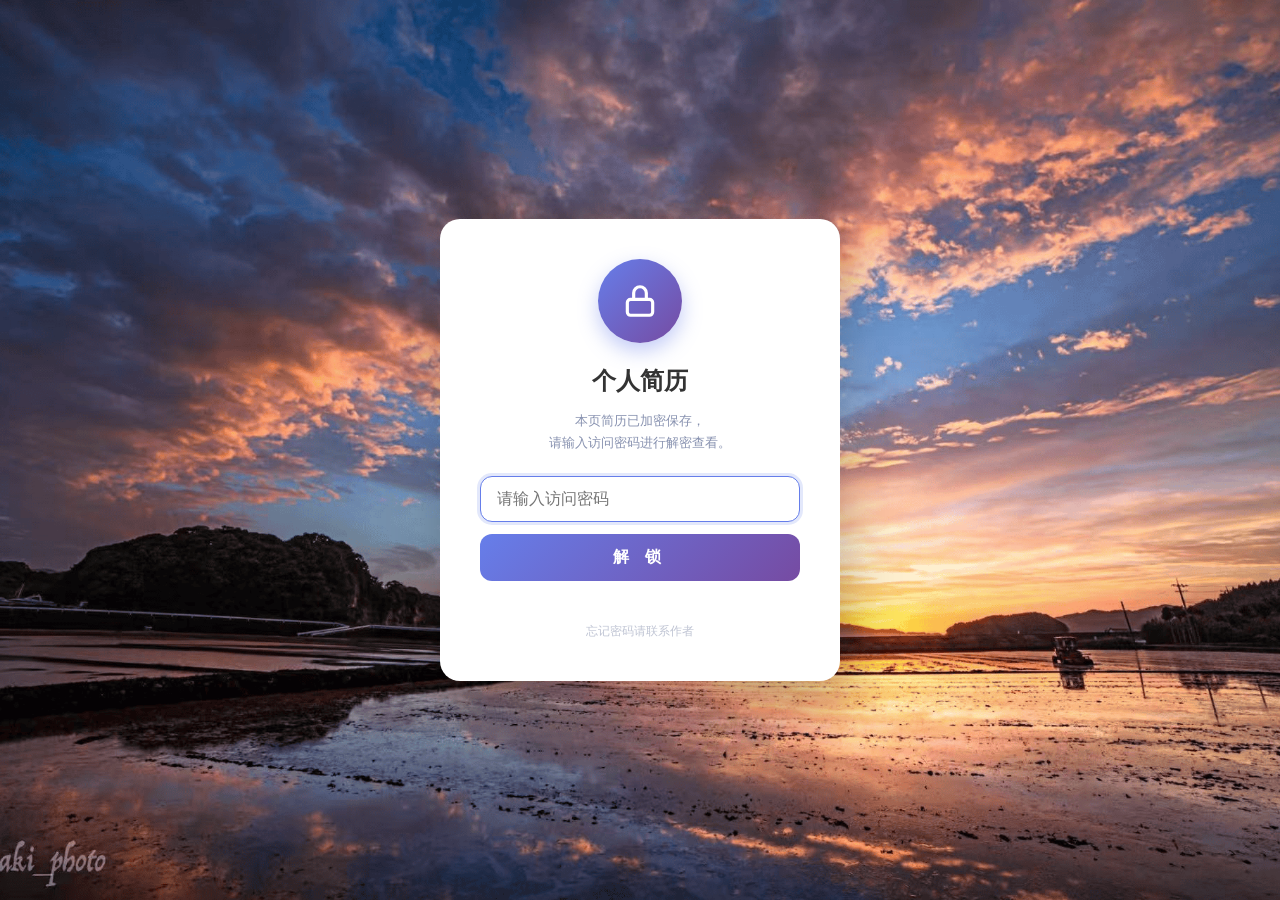
==== index.html @ e1e8fc11 "简历站加密版：锁屏 + 密文正文 - index.html：锁屏外壳 + PBKDF2-HMAC-SHA256(20000) 生成的密文正文，需密码解锁 - assets/css/resume.css" ====
<!DOCTYPE html>
<html lang="zh-CN">
<head>
  <meta charset="UTF-8">
  <meta name="viewport" content="width=device-width, initial-scale=1.0">
  <meta name="description" content="个人简历">
  <meta name="robots" content="noindex, nofollow">
  <title>个人简历</title>
  <link rel="icon" type="image/svg+xml" href="assets/img/favicon.svg">
  <!-- 简历样式：静态文件（只含排版，不含任何个人资料） -->
  <link rel="stylesheet" href="assets/css/resume.css">
  <style>
    /* ===== 锁屏样式：放在 resume.css 之后，用于覆盖它的全局底色 ===== */
    /* 背景直接用 default.png：不再叠紫色蒙版、不做模糊，原图什么样就什么样。
       前面的 #1b1b23 只是图片没加载出来时的兜底底色。 */
    body.locked {
      display: flex; align-items: center; justify-content: center;
      min-height: 100vh; padding: 20px;
      background: #1b1b23 url('assets/img/default.png') center center / cover no-repeat fixed;
    }
    .card {
      width: 100%; max-width: 560px; background: #fff;
      border-radius: 20px; padding: 40px;
      box-shadow: 0 20px 60px rgba(0,0,0,.25);
    }
    .lock-card { max-width: 400px; text-align: center; }
    .lock-ico {
      width: 84px; height: 84px; margin: 0 auto 18px; border-radius: 50%;
      display: flex; align-items: center; justify-content: center;
      background: linear-gradient(135deg, #667eea, #764ba2);
      box-shadow: 0 8px 20px rgba(102,126,234,.4);
    }
    .lock-title { margin: 0; font-size: 24px; font-weight: 700; color: #333; }
    .lock-sub { color: #8892b0; font-size: 13px; line-height: 1.7; margin: 8px 0 22px; }
    .lock-form input {
      width: 100%; padding: 13px 16px; font-size: 16px;
      border: 1.5px solid #dfe3f0; border-radius: 12px; outline: none; color: #333;
      transition: border-color .2s, box-shadow .2s;
    }
    .lock-form input:focus { border-color: #667eea; box-shadow: 0 0 0 3px rgba(102,126,234,.18); }
    .lock-form button {
      width: 100%; margin-top: 12px; padding: 13px 16px; font-size: 16px; font-weight: bold;
      color: #fff; letter-spacing: 6px;
      background: linear-gradient(135deg, #667eea, #764ba2);
      border: none; border-radius: 12px; cursor: pointer;
      transition: transform .1s, box-shadow .2s, opacity .2s;
    }
    .lock-form button:hover { box-shadow: 0 8px 20px rgba(102,126,234,.4); }
    .lock-form button:active { transform: translateY(1px); }
    .lock-form button:disabled { opacity: .6; cursor: wait; }
    .lock-msg { min-height: 22px; margin: 14px 0 0; font-size: 13px; color: #e2574c; }
    .lock-foot { margin: 4px 0 0; font-size: 12px; color: #c0c5d4; }
    @keyframes shake {
      10%, 90% { transform: translateX(-2px); }
      20%, 80% { transform: translateX(3px); }
      30%, 50%, 70% { transform: translateX(-5px); }
      40%, 60% { transform: translateX(5px); }
    }
    .shake { animation: shake .45s ease; }
    @keyframes fadeUp { from { opacity: 0; transform: translateY(12px); } to { opacity: 1; transform: translateY(0); } }
    .reveal { animation: fadeUp .5s ease; }
    /* ===== 解锁后的浮动操作组：个人简介入口 + 锁定 ===== */
    .page-actions {
      position: fixed; right: 18px; bottom: 18px; z-index: 99;
      display: flex; gap: 10px; align-items: center;
    }
    .action-btn {
      padding: 9px 18px; font-size: 13px; font-family: inherit; line-height: 1.4;
      border: none; border-radius: 999px; cursor: pointer; text-decoration: none;
      box-shadow: 0 4px 14px rgba(0,0,0,.2);
      transition: transform .1s, box-shadow .2s, background .2s;
    }
    .action-btn:hover { transform: translateY(-1px); }
    .action-btn:active { transform: translateY(0); }
    /* 个人简介入口：做成醒目的品牌色胶囊，一解锁就能看见 */
    .action-intro {
      color: #fff; font-weight: bold;
      background: linear-gradient(135deg, #667eea, #764ba2);
    }
    .action-intro:hover { box-shadow: 0 8px 20px rgba(102,126,234,.5); }
    .action-intro::after { content: " →"; }
    .action-lock { color: #fff; background: rgba(31,94,168,.85); }
    .action-lock:hover { background: rgba(31,94,168,1); }
    @media print { .page-actions { display: none; } }
  </style>
</head>
<body class="locked">

  <!-- 锁屏 -->
  <div class="card lock-card" id="lockCard">
    <div class="lock-ico" aria-hidden="true">
      <svg viewBox="0 0 24 24" width="38" height="38" fill="none"
           stroke="#ffffff" stroke-width="2" stroke-linecap="round" stroke-linejoin="round">
        <rect x="4" y="11" width="16" height="10" rx="2"/>
        <path d="M8 11V7a4 4 0 0 1 8 0v4"/>
      </svg>
    </div>
    <h1 class="lock-title">个人简历</h1>
    <p class="lock-sub">本页简历已加密保存，<br>请输入访问密码进行解密查看。</p>

    <form id="loginForm" class="lock-form" novalidate autocomplete="off">
      <input id="pwInput" type="password" placeholder="请输入访问密码"
             autocomplete="off" spellcheck="false" autocapitalize="off" />
      <button id="enterBtn" type="submit">解 锁</button>
    </form>
    <p class="lock-msg" id="msgLine"></p>
    <p class="lock-foot">忘记密码请联系作者</p>
  </div>

  <noscript>
    <div class="card"><p>本页需要启用 JavaScript 才能解密显示。</p></div>
  </noscript>

  <!-- 解密后的简历正文（初始为空，解密成功后填充） -->
  <main id="resumeHost" hidden></main>

  <script src="assets/js/gdit-crypto.js"></script>
  <script>
    (function () {

      // 加密数据（由 build.js 注入，base64 密文）
      var payload = {"v":1,"iter":20000,"salt":"939507c1fd844cb6d71c37fec5f27d2f","c":"MDYg8hYqW5g3OmH0yjzkV740bMTHu63qLU6yTTbKHAiNw0IPADmmXVaXbL2TGOOw7nL8CAjHddGIXEI17aRMCeeDll20ThJEg24SKL6LphS2GhdE1RiNapYD4knj/0heF+S4SVcWhSpUD/0OB6zIISOSHRZ16rCvwszXYlSJHkWoUu4bOfouiyQTV7CACiZ3+JfhDrnEn8K/wR7ZBtW9Tue2jwC694i/YvDVl/3bjnpxXutz6zkUGxVfT8dMQR5cN9Xj+C4TVnZszMBFIFQIVpqjgPrEjIe+UcauT6h9JygH0peDdGFul3PBpwuwB2m5Jld+03F7+BNZhWU9bapgfBEOFSrgE44iTjz+Cer/f/FQL45PcvqfrFTzFI97BASB/H8XCnanprDS3AmwvDAsgAxhPxSArWP66/VYrf4Mc2bLkSGhTwn93xXW8FPKpsAE810gTrF2sbcKqKFylwFFERo0k2LnGG+exBNmFmK47ZaditEAmbG3dLmzQ0T+K7eL5waNC27dhdBW/WiW00V8iQlHuK2c+hibYUcMdZ+7u6lpZNSugO0jTEyH1rofR/CXy9eFlBdOvwDN9flyvE2RuAItNn1hVVTq9pvIoU3XlPkbEsffieWTE2EXr7PzpiESJd5SMy/t30RKy7IIMyo7ZFpM5yGbEB6UoNDlX0PThQp1QvQhzBU4A9Ihni5NG0+nM65jYl6mm0V1SRA6BkHpvykSbdlhx3k9GQbxYN7cAELuQLQtCw+PA3BF/p/BvROUpLBIsYEkXnu5/k/iQ5OMY/[base64]/+PEArmSngSj/da4P/KKtpz7X5Fk8NdAVLwfqOHQ46FxbWhahyOuOEhf4qEeHgqk5IzWZBsV40bkGD15Y/eqG0m7RZZ3n0H977pkWZuXsAcOV0uUEI5uCeotKSEia1FQoXnlcRak0yxl0eyS3gw3gs/zF99gjXhGYobEPyasbQ/[base64]/E5AzdfYdzWyMTKKTPK7EPnF76EvdZ61cLIm9GJZpiWKAcVWfFX+fRWzhxc6eIof+K8Af2Fq3/geoXN+YNLuyaoVpKP8XS7/8A8OBJEFyC6SEOQ+UvAucC2sbpDid7VJzVej5act9v4UFWbN2rKQspUV39YADEVzT6FgFu3nMRqNp+85WyINH6O2cYLR5wgzDTRWDkSJwh0K+i8R6uI8RI2ZLhqBu6vhvTuzpuIz/3w1QLucLhHTpNlp9wjvAeI8oJIZk2dUgzDP2jE2jOvMnuigtHcPxXczu0FDJp7O7HwXpvLo2++Dm39jnQ0WRSjwRgnaYPluyyGuLlrMlqUFyBwlrBZWxsGXcat5emN48oILAckQe2sIluJsjcJPkp2CUtOGcRfC7zC4i89q/qWuE7Q+57KBUWjHfwZXLVgYWhvhyMty9Q48+5iFvY2R8oYl/bbicRRNxwp6QAuoZ5d6EZuTffcp9PjG2atqU3YUmQ6kJZc5LyfW2Z9dfLbiNT6m6GGmOPLvmTtjOIb8IOspQOcjcmZ9wybxr7F+JUHaTRw+qt5AW6DplaGmygylK1svvT2Dt4eecz9a1nXUj56hK/8FnHVmpg6Y3tK1E3d5+AlrJFpQcZQ9owurWy7w2y7mvlmvvQh2lEgD+4rW/N5+7sKMa6cyy89s7hbg3OynXTsDRCOx4j0E8e6XyY6uLBKd/lZsiTr21/zEYHHRZfPetYAXGYSRZx86rbhvr0RRVbpg0D5vVlvhr52lOqIMUhOEpTJZk9quzwZuTzjnusoIfGXVj2fVBe4afgAsAkXiNWvjO1Gw37oyMaeNp+uxKxIbKpguhd9rqJFLkAB+b3VF/ynNPesP/EeQKid8DzrlHz5RIJlT1jbbwsGc+tbsrgQFFjDUfDUrVac1XEhE/uQv3ctMGD2/IONEAK0JkQvaFy9jT+/y/24ry/tyzDdeo+uTrfZluLOKxfM170dl0nLobUUBN0Vm7itpjZOkSNYeBXcrYqha4isgEcQ3n2Pa5sIiECFLk02JwueEYD+XZdtumsIhD+aV031ucG19xNCJaBpyp2hzhLILw3ynMV7pzTNLPgOxG2e/FzC71NU5BxoLBDo4Bb2dVNr+tLtneu3b+PxtVHkqz1QO4GusCCI6eU3409LUbe7yoJMy3GULsPElD3Ztmtm131CUWW/qFwrbIvPpf+jD5SC7r3YBBhoPJaJvJyWRq0nFg876YWs42bMSFOqPDusWbK4GNBGYoctJKM0MjEwF3qc4GfIqIP/rZ7Wv/0xPfFhufxITJv2N2FMTGKHrqseP8JCNiliKpJV0IyC+OrPhzLqqAWOmr98VegR0lEpvd2N5SFfKP0xA6Dc4sz805tTDwHZoooVClWLPGXRIw1pm01059g+r/BTPQkotE5BiuiIexwAPZHdF+nwmulxpM21xYiMQVxPEUaCyD/ahDdCd00Z9snUtbm2BBAMPIoWDA5kRKdRCZ6GMs/o80IYO5x2N2Ab8hxX/fokqx8RqJoYbr/RJ+DCV1HZIbUa6z7y29qk0t4xdH+XjDyYfyw5quXSDYPFqgAo1JdXHlqhdD5CVjpdgn9np5yjBSaF9fet5DXOSEBr9spTLK08c6kwiyrKRpVFt22Ovc9W0/Tv5yLAzbmAqhElJ6p9FCovU1GYtAa+sjBvPIuqL2WxyoH2+t+HVElRIHRvjcpId792kyvIgILDeaqHqNJ2KgKbKX+QaTrCQRt8VMxcXPZW7H7kc8T07d7cdG0lwckkOEI0fkanCn5xpSgVeCmllRVx0cLcNn3aG9BA+WhXM4WMPxVWAdTYx/cVAYLRH+QT5vruVKKinJ1L7/e2QjZEcTLfCk2WK8IgRiHPPhg0Kn6+52ZM4tAmzaRkNiUzyKKcKP1UmqsyA35pjwvUhM4w3xi3FCIBlAyKh1ZaBu+Gipe2cOTcRVN+PlTyYGjvWbSSUuz65w/[base64]/byNMmG5IY1qs4njFW0X9zTVQO1l0R6AG4wghxkS1O1S6DzTy/JdQ05gbx7Fntq0ECJVJ1umhQ/uLMX11mDNSaYa3g6GCBVFoWwUt9/5Ntz3rbFolcqNH0PXtMN9DpPg6k2T6tMhx7l3Dm7Uxn4IY3CsZLzNCF2a1GYC+Nu3OeoeR8oyjh7xa/maumn0YY5Dy8N2i8fBFbD9qNpmdZVUwRDXJy74i+ocz0+Uki6doCPLX9GPQI48zZ1ZtTIxDQs5RiRKKgV0W2gF4EmoRUE+ENnj0Mgjm137opKRND6I/5HRTREhp2zs2VHuzc+zMH+V5E52bTBSKU2K3CMuj0XITgsQ0WFgSrdpWQjS1eORMredmKgKJ+EJYnzLok8sIU/McWgy9fNnb/DzaL+vslxDCbf8HBNGjSLL2zywji4NwpbN+lrR+MQ84RJsJTaPBCogQUKS5SY6R8KE7VxDFhFzxCj5/wGabg+URJvop4l0rA/tcx48iwkp0Xti4veNWz3leU7dwqArPoyIglQs1a1xiyp4GIKpF0rrJVi5yovXV4LMy1fETK8lgTVcLsiiM/vOFByYI6D+Kg9b4KV8KsvnT3ytUGioitcAB3vTd09TvoaGKKSakvEm7sS05DFoc6rq4Y5wluOmks/[base64]/6S5DuN/O6e1mMPEvQbXYOaNPObvykLB+5ssnUG9LVBt0+rrH4Gcur+/[base64]/vuxkACDzeuD+2w+5YLv+/GxMGTHerC9arCNyFZFaqsiKYw1BuSw6W/v7GiTu9jGNsMYi7iiMVHPGWJ+InbQYnKogTWkuUSdb2iOQEJzVdICsyMB1ShKRdPtj9X3g72c++mwRUWCGf5JBgjozDuTNDBvIZFYE219eD/kGVF2S6gwVjQI1o9iy0KkXCL457g/yoBZCy41Ry8XpN4Osmu2Fuy0drrqggP6zL09HMEsxjdAmbrXaTc/jKoueQFsq9nzm1aPAd2EGbJqqr7Aibf8a/i+r0sqdYGd5vqhPKtJvNB8qq2z7CBSCw48y2HCNnae/rImgle9cOJzN6ZXeUh/dD/UMmrm+YwvXyHUGB0KjTrT/YNAeP34KX7f9+EdXwkPuyetgtGyvf3SsTkL9UOBB4qCaOzXQWeeqmHSHQye93J22n5dRjXcybBk/aX/sVbL6XA5KWYuSDvvYs5KPcopjczANPU7FPZ/gOVp6rAlzo7Qx9x/KNnX0iIu23YutPjj+UQYpVty92JoAtY1bsoTVeC+uCigfaTTDOkrhDd80EsdQCsZduwop5A8Pk6oD3vlRP7dW/1/KSoMEb7qz0MIKSydfq8q4ZnbeQWXxPjVmTWnCYUP1ocQk/XRoqghZ9Wcj22IAu6p95KYBu9xClM+s0Wb6LPRqHKH3c6Cm3gFZ6J0jsugkOyfB+3NhJrUHe+s0bGnxaFl5ZRxsx0C0nO4FJmUZfGAo1gXc+ZM+0MT+Ea1zgRk5PNXQVQSA+xyaYQRxR1US4F9KV22OkJieMuXqoW0gl4FKK13TFJU02ViHTYytGQ5/Bx9LaObIsbRIQHSx9pECtpXV81PGeONTQfRoyVcKPy+FnLBtafYXM4tbzvn9PHeyGOhCbiPiDFkwk+mIkLgU0ryUulDsdWBzhJ4Jr3X9c8EFTvyDby9KeX+7rhjCkJy2GEjlUpI/UFRse96W46y70nz1IUI00gvG4sRPFtOhdZEpb75Q+iTAsp3l9WH8AH4tlKGFx+fR0ejL9chxMC8bBST9/itDyIXVQjHgyelhSyAKSxIGuT24ZjDcgMW2FKSiWJ6Vdlhb++C3O3wY/OMAMFtI8ZZlh17cnT9nIP6oYp+9LWSVEY6f9cROUmYp6teHa2i0nTg2t8L6dYt1iYH7KbI13lR3oENFuH5CxuzVw6h26h4/Se0XP921m4H+sG9pgo60+x+Kd3MJRma6V2Z3ILIawHLKLSJOxZF02/tTeeRZZRy1n+Og1HoV2OCKRtko/WDE/K2dDG5Wh54a6xpoU5iGHoGjJjVfPjzbyXZ69lEdvtGVQa5PFGenaQeEW21SO/+VwJ4JNNCtFJ6IIk1sTWSWjRDScueLbPtgwNYoWoGUMaGGcWQHiuEaA6yojAkvABggw55VRTnV1CxY9N5L2Qa6gLDmsTjPdfZTmhQ8VwEgvCgOHFNKsL/HG0NItPWkQgILGsFFl+bXCRrAzrxKwPeI1j3oIeWVPIbU/QbZO433EfDDBeN3qrc16WMgBmQYi99nCa6W+9sgWKcCQb/zy96E2suguVSrvI8ph1HY9U5gGzMWCdAKTGnfZ7iROx5xFJ899ev+cufkOfw8/fG4K3le63BheBtcy6IJ7BBE1+WgcHRdZp1PciOuhNzJVzRQR1STzD4O5nyUH+YfVuYkr7TUWqcDq5gBncQd77kAUocg1qDsN69kdXdgEXfyEEIPTxByOAhlXlXF8HAQosUjsidxP1Xlls2PCH+A8qmievoZp/vLdNIEE5k6dhKekP9Uzr7n4/e22L8koNq7FfFVPm5NcYiA37wvQ4bCpUdpj796oeJv6U/PXE0rQmok/JBW6VsXq1QsVHmLxYBaeY6E2GPGFesO/iFginQMReMnfeP7ZqNj5v9GaUm7by4ekcrZJ/3Dktr9s+NcrXGI6ic+u3a9+zfJTr0sOORg0k1M="};

      var lockCard = document.getElementById('lockCard');
      var host = document.getElementById('resumeHost');
      var form = document.getElementById('loginForm');
      var input = document.getElementById('pwInput');
      var btn = document.getElementById('enterBtn');
      var msgLine = document.getElementById('msgLine');

      var busy = false;

      function showResume(html) {
        host.innerHTML = html;
        host.hidden = false;
        host.classList.add("reveal");
        document.body.classList.remove("locked");
        lockCard.style.display = "none";
        document.title = "个人简历";
        window.scrollTo(0, 0);

        // 右下角浮动操作组：个人简介入口 + 锁定
        var actions = document.createElement('div');
        actions.className = "page-actions";

        // 入口：跳到 intro.html 看个人简介（同一密码，那边需再输一次）
        var btnIntro = document.createElement('a');
        btnIntro.className = "action-btn action-intro";
        btnIntro.href = "intro.html";
        btnIntro.textContent = "个人简介";
        btnIntro.title = "查看个人简介";
        actions.appendChild(btnIntro);

        // 锁定：一键回到锁屏（公共电脑上临时离开时用）
        var btnLock = document.createElement('button');
        btnLock.className = "action-btn action-lock";
        btnLock.type = "button";
        btnLock.textContent = "锁定";
        btnLock.title = "重新隐藏简历内容";
        btnLock.addEventListener("click", function () { location.reload(); });
        actions.appendChild(btnLock);

        document.body.appendChild(actions);
      }

      function unlock(password) {
        busy = true;
        btn.disabled = true;
        msgLine.textContent = "";
        // 让出一帧，先刷新按钮禁用态
        setTimeout(function () {
          var data;
          try {
            var plain = GditCrypto.decrypt(payload.c, password, payload.salt, payload.iter);
            data = JSON.parse(plain);
          } catch (e) {
            busy = false;
            btn.disabled = false;
            input.value = "";
            input.focus();
            lockCard.classList.remove("shake");
            void lockCard.offsetWidth; // 重新触发抖动动画
            lockCard.classList.add("shake");
            msgLine.textContent = "密码错误，请重试";
            return;
          }
          showResume(data.html);
        }, 30);
      }

      form.addEventListener("submit", function (e) {
        e.preventDefault();
        if (busy) return;
        var pw = input.value;
        if (!pw) { input.focus(); return; }
        unlock(pw);
      });

      input.addEventListener("keydown", function (e) {
        if (e.key === "Escape") { input.value = ""; }
      });

      // ===== 从 URL 提取密码并自动填入（仍需手动点「解锁」）=====
      // 用法：网址末尾加 ?pw=密码 或 #pw=密码
      var raw = (location.search || "") + (location.hash || "");
      var m = raw.match(/[?&#]pw=([^&#]+)/i);
      var token = null;
      if (m) { try { token = decodeURIComponent(m[1]); } catch (e) { token = null; } }
      if (token && token.length) {
        input.value = token;
        // 用完立刻从地址栏抹掉，避免密码残留在屏幕或历史记录里
        try {
          var clean = new URL(location.href);
          clean.searchParams.delete("pw");
          if (/^pw=/i.test(clean.hash.slice(1))) clean.hash = "";
          history.replaceState(null, "", clean.toString());
        } catch (e) { /* 忽略 */ }
        input.style.borderColor = "#667eea";
        input.style.boxShadow = "0 0 0 3px rgba(102,126,234,0.25)";
        input.focus();
        input.select();
      } else {
        input.focus();
      }

      input.addEventListener("input", function () {
        if (input.style.borderColor === "#667eea") {
          input.style.borderColor = "";
          input.style.boxShadow = "";
        }
      });
    })();
  </script>
</body>
</html>
---- assets/css/resume.css ----
/* ===== 字体：Noto Serif SC（SIL OFL 1.1，见 assets/fonts/OFL-NotoSerifSC.txt）=====
   已随包提供字体文件；如需把标题/正文换成衬线体，把 font-family 改成 "Noto Serif SC" 即可。 */
@font-face {
  font-family: "Noto Serif SC";
  font-style: normal;
  font-weight: 400;
  font-display: swap;
  src: url("../fonts/noto-serif-sc-400.woff2") format("woff2");
}
@font-face {
  font-family: "Noto Serif SC";
  font-style: normal;
  font-weight: 600;
  font-display: swap;
  src: url("../fonts/noto-serif-sc-600.woff2") format("woff2");
}
/* ===== 简历模板 · 蓝色商务风 ===== */

:root {
  --brand: #1f5ea8;           /* 深蓝主色：标题块、装饰条纹 */
  --brand-dark: #164a87;
  --brand-light: #eaf2fb;     /* 浅蓝辅助 */
  --text: #2a2a2a;            /* 正文深色 */
  --muted: #666;              /* 次要文字 */
  --label: #333;              /* 字段标签 */
  --border: #d8d8d8;
  --bg: #f2f2f2;              /* 页面底色 */
  --paper: #ffffff;           /* 简历纸色 */
}

* { box-sizing: border-box; }

html, body {
  margin: 0;
  padding: 0;
  background: var(--bg);
  color: var(--text);
  font: 14px/1.7 "Microsoft YaHei", "PingFang SC", "Helvetica Neue", Arial, sans-serif;
  -webkit-font-smoothing: antialiased;
}

img { max-width: 100%; height: auto; display: block; }

/* ===== 简历主容器（像一张 A4 纸） ===== */
.resume {
  width: 100%;
  max-width: 860px;
  margin: 24px auto;
  background: var(--paper);
  box-shadow: 0 2px 16px rgba(0, 0, 0, 0.08);
  padding: 0;
  overflow: hidden;
}

/* ===== 顶部：座右铭 + 斜条纹 ===== */
.resume-header {
  position: relative;
  background: #f5f5f5;
  padding: 22px 32px;
  border-bottom: 2px solid var(--brand);
  overflow: hidden;
}

.motto {
  margin: 0;
  font-size: 15px;
  font-weight: 600;
  color: var(--brand-dark);
  letter-spacing: 0.5px;
}

/* 蓝白斜条纹装饰（纯 CSS 渐变，无图片依赖） */
.diagonal-stripes {
  position: absolute;
  top: 0;
  right: 0;
  width: 160px;
  height: 100%;
  background:
    repeating-linear-gradient(
      -45deg,
      var(--brand) 0,
      var(--brand) 14px,
      #ffffff 14px,
      #ffffff 28px
    );
  opacity: 0.85;
}

/* ===== 通用 section ===== */
.section {
  padding: 0 32px;
  margin-top: 18px;
}

/* 蓝色标题块 */
.section-title {
  display: inline-block;
  margin: 0 0 12px -32px;
  padding: 6px 18px 6px 32px;
  background: var(--brand);
  color: #fff;
  font-size: 15px;
  font-weight: 700;
  letter-spacing: 1px;
}

/* ===== 基本信息 · 双列 + 头像 ===== */
.info-grid {
  display: flex;
  gap: 32px;
  align-items: flex-start;
  padding-bottom: 8px;
}

.info-col {
  flex: 1 1 0;
  min-width: 0;
}

.info-col p {
  margin: 4px 0;
  font-size: 13.5px;
  color: var(--text);
  white-space: nowrap;
}

.info-col .label {
  color: var(--label);
  font-weight: 600;
  display: inline-block;
  min-width: 72px;
}

.avatar {
  flex: 0 0 auto;
}

.avatar img {
  width: 100px;
  height: 120px;
  object-fit: cover;
  border: 1px solid var(--border);
  background: var(--brand-light);
}

/* ===== 经历条目（教育 / 工作 / 校园） ===== */
.entry {
  margin-bottom: 4px;
}

.entry-head {
  display: flex;
  flex-wrap: wrap;
  align-items: baseline;
  gap: 12px;
  margin: 4px 0 6px;
  font-size: 14px;
}

.entry-head .time {
  color: var(--muted);
  font-size: 13px;
}

.entry-head .school {
  font-weight: 700;
  color: var(--text);
}

.entry-head .degree {
  color: var(--brand-dark);
  font-weight: 500;
}

.entry-body {
  margin: 4px 0 8px;
  font-size: 13.5px;
  color: var(--text);
}

/* ===== 要点列表 ===== */
.bullets {
  margin: 4px 0 10px;
  padding-left: 20px;
}

.bullets li {
  margin: 3px 0;
  font-size: 13.5px;
  color: var(--text);
}

/* ===== 自我评价 ===== */
.self-eval {
  margin: 4px 0 18px;
  font-size: 13.5px;
  line-height: 1.85;
  color: var(--text);
}

/* ===== 小屏自适应（≤ 640px） ===== */
@media (max-width: 640px) {
  .resume {
    margin: 0;
    box-shadow: none;
  }
  .resume-header {
    padding: 16px 20px;
  }
  .diagonal-stripes {
    width: 80px;
  }
  .section {
    padding: 0 20px;
  }
  .section-title {
    padding-left: 20px;
    margin-left: -20px;
  }
  /* 640px 以下仍保持头像在右侧，只是间距更紧凑 */
  .info-grid {
    gap: 16px;
  }
  .info-col .label {
    min-width: 64px;
  }
  .avatar img {
    width: 80px;
    height: 96px;
  }
}

/* ===== 极窄屏（≤ 480px）：头像换到下方 ===== */
@media (max-width: 480px) {
  .info-grid {
    flex-wrap: wrap;
    gap: 4px 16px;
  }
  .info-col {
    flex: 1 1 45%;
  }
  .avatar {
    flex: 1 1 100%;
    text-align: center;
    margin-top: 6px;
  }
  .avatar img {
    margin: 0 auto;
    width: 90px;
    height: 108px;
  }
}

/* ===== 打印优化 ===== */
@media print {
  body {
    background: #fff;
  }
  .resume {
    margin: 0;
    box-shadow: none;
    max-width: none;
  }
  .section {
    page-break-inside: avoid;
  }
}
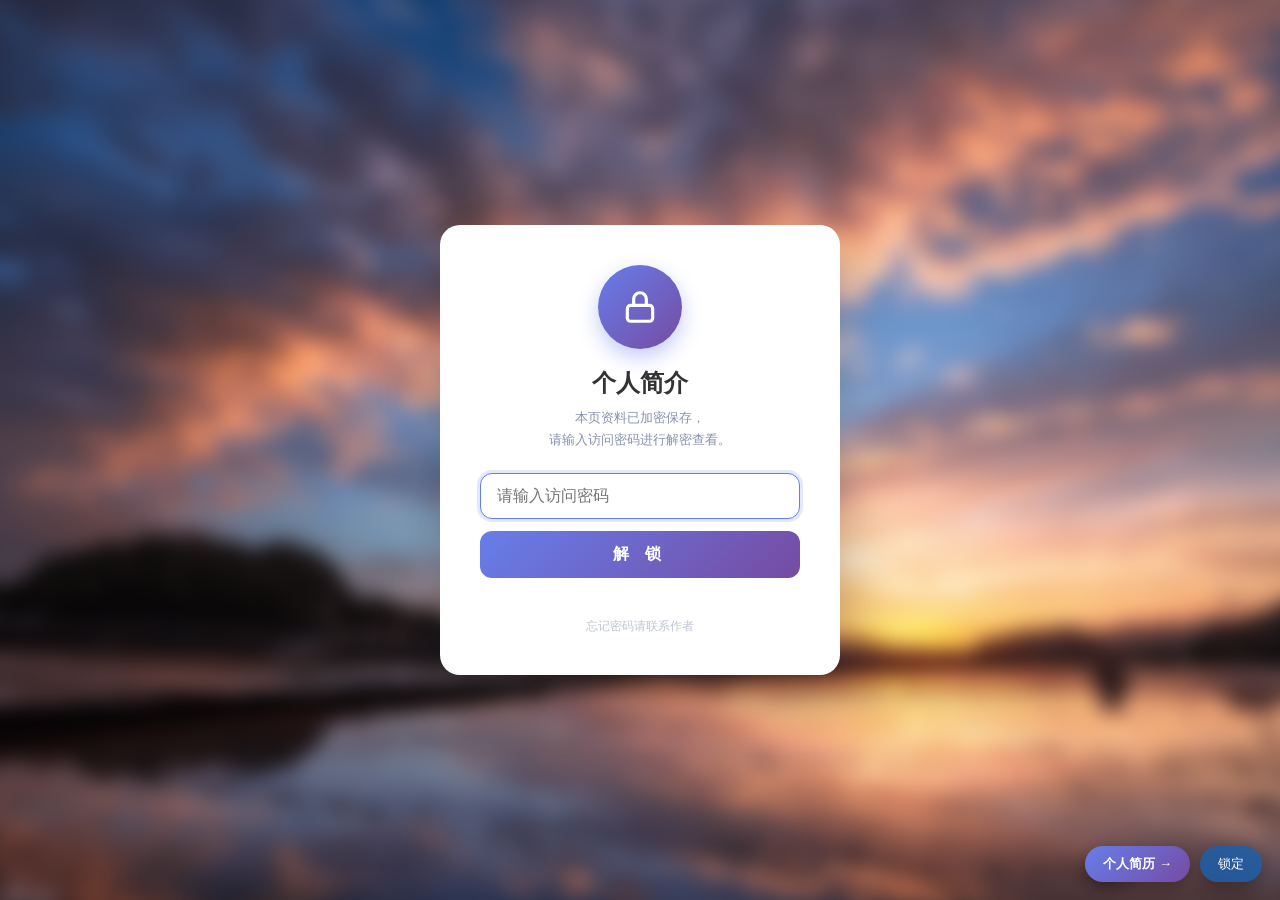
==== commit ae37541c: "调整页面关系 + 背景模糊 10px - index.html 改为先显示个人简介，解锁后右下角「个人简历 →」跳 intro.html - 两页共用 sessionStorage，跨页跳转不再二次弹" ====
--- a/index.html
+++ b/index.html
@@ -3,53 +3,135 @@
 <head>
   <meta charset="UTF-8">
   <meta name="viewport" content="width=device-width, initial-scale=1.0">
-  <meta name="description" content="个人简历">
-  <meta name="robots" content="noindex, nofollow">
-  <title>个人简历</title>
-  <link rel="icon" type="image/svg+xml" href="assets/img/favicon.svg">
-  <!-- 简历样式：静态文件（只含排版，不含任何个人资料） -->
-  <link rel="stylesheet" href="assets/css/resume.css">
+  <title>个人简介</title>
   <style>
-    /* ===== 锁屏样式：放在 resume.css 之后，用于覆盖它的全局底色 ===== */
-    /* 背景直接用 default.png：不再叠紫色蒙版、不做模糊，原图什么样就什么样。
-       前面的 #1b1b23 只是图片没加载出来时的兜底底色。 */
-    body.locked {
-      display: flex; align-items: center; justify-content: center;
-      min-height: 100vh; padding: 20px;
-      background: #1b1b23 url('assets/img/default.png') center center / cover no-repeat fixed;
-    }
+    * { margin: 0; padding: 0; box-sizing: border-box; }
+
+    body {
+      font-family: "Microsoft YaHei", "PingFang SC", "Helvetica Neue", Arial, sans-serif;
+      min-height: 100vh;
+      display: flex;
+      align-items: center;
+      justify-content: center;
+      /* 兜底底色：图片没加载出来时显示；真正的模糊背景由下方 body::before 提供 */
+      background: #1b1b23;
+      padding: 20px;
+    }
+
     .card {
-      width: 100%; max-width: 560px; background: #fff;
-      border-radius: 20px; padding: 40px;
-      box-shadow: 0 20px 60px rgba(0,0,0,.25);
-    }
+      width: 100%;
+      max-width: 560px;
+      background: #ffffff;
+      border-radius: 20px;
+      padding: 40px;
+      box-shadow: 0 20px 60px rgba(0, 0, 0, 0.25);
+    }
+
+    .avatar {
+      width: 96px;
+      height: 96px;
+      margin: 0 auto 20px;
+      border-radius: 50%;
+      display: flex;
+      align-items: center;
+      justify-content: center;
+      background: linear-gradient(135deg, #667eea, #764ba2);
+      color: #fff;
+      font-size: 40px;
+      font-weight: bold;
+      letter-spacing: 2px;
+    }
+
+    h1 {
+      text-align: center;
+      font-size: 28px;
+      color: #333;
+      margin-bottom: 4px;
+    }
+
+    .subtitle {
+      text-align: center;
+      color: #8892b0;
+      font-size: 14px;
+      margin-bottom: 28px;
+    }
+
+    .info-item { display: flex; padding: 14px 0; border-bottom: 1px solid #f0f0f5; }
+    .info-item:last-child { border-bottom: none; }
+    .label { flex: 0 0 80px; font-weight: bold; color: #555; }
+    .value { color: #222; flex: 1; line-height: 1.6; }
+
+    .hobbies { display: flex; flex-wrap: wrap; gap: 10px; margin-top: 6px; }
+    .tag {
+      display: inline-block;
+      background: #eef0ff; color: #667eea;
+      padding: 6px 14px; border-radius: 20px; font-size: 13px;
+      text-decoration: none;
+      transition: background .15s, transform .1s;
+    }
+    a.tag { cursor: pointer; }
+    a.tag:hover {
+      background: #dfe4ff;
+      transform: translateY(-1px);
+    }
+    a.tag:active { transform: translateY(0); }
+
+    .school-link {
+      color: #d32f2f;
+      font-weight: 600;
+      text-decoration: none;
+    }
+    .school-link:hover { text-decoration: underline; }
+
+    /* ---------- 锁屏 ---------- */
     .lock-card { max-width: 400px; text-align: center; }
+
     .lock-ico {
-      width: 84px; height: 84px; margin: 0 auto 18px; border-radius: 50%;
+      width: 84px; height: 84px; margin: 0 auto 18px;
+      border-radius: 50%;
       display: flex; align-items: center; justify-content: center;
       background: linear-gradient(135deg, #667eea, #764ba2);
-      box-shadow: 0 8px 20px rgba(102,126,234,.4);
-    }
-    .lock-title { margin: 0; font-size: 24px; font-weight: 700; color: #333; }
+      box-shadow: 0 8px 20px rgba(102, 126, 234, 0.4);
+    }
+
+    .lock-title { font-size: 24px; }
     .lock-sub { color: #8892b0; font-size: 13px; line-height: 1.7; margin: 8px 0 22px; }
+
     .lock-form input {
-      width: 100%; padding: 13px 16px; font-size: 16px;
-      border: 1.5px solid #dfe3f0; border-radius: 12px; outline: none; color: #333;
+      width: 100%;
+      padding: 13px 16px;
+      font-size: 16px;
+      border: 1.5px solid #dfe3f0;
+      border-radius: 12px;
+      outline: none;
+      color: #333;
       transition: border-color .2s, box-shadow .2s;
     }
-    .lock-form input:focus { border-color: #667eea; box-shadow: 0 0 0 3px rgba(102,126,234,.18); }
+    .lock-form input:focus {
+      border-color: #667eea;
+      box-shadow: 0 0 0 3px rgba(102, 126, 234, 0.18);
+    }
     .lock-form button {
-      width: 100%; margin-top: 12px; padding: 13px 16px; font-size: 16px; font-weight: bold;
-      color: #fff; letter-spacing: 6px;
+      width: 100%;
+      margin-top: 12px;
+      padding: 13px 16px;
+      font-size: 16px;
+      font-weight: bold;
+      color: #fff;
+      letter-spacing: 6px;
       background: linear-gradient(135deg, #667eea, #764ba2);
-      border: none; border-radius: 12px; cursor: pointer;
+      border: none;
+      border-radius: 12px;
+      cursor: pointer;
       transition: transform .1s, box-shadow .2s, opacity .2s;
     }
-    .lock-form button:hover { box-shadow: 0 8px 20px rgba(102,126,234,.4); }
+    .lock-form button:hover { box-shadow: 0 8px 20px rgba(102, 126, 234, 0.4); }
     .lock-form button:active { transform: translateY(1px); }
     .lock-form button:disabled { opacity: .6; cursor: wait; }
-    .lock-msg { min-height: 22px; margin: 14px 0 0; font-size: 13px; color: #e2574c; }
-    .lock-foot { margin: 4px 0 0; font-size: 12px; color: #c0c5d4; }
+
+    .lock-msg { min-height: 22px; margin-top: 14px; font-size: 13px; color: #e2574c; }
+    .lock-foot { margin-top: 4px; font-size: 12px; color: #c0c5d4; }
+
     @keyframes shake {
       10%, 90% { transform: translateX(-2px); }
       20%, 80% { transform: translateX(3px); }
@@ -57,9 +139,15 @@
       40%, 60% { transform: translateX(5px); }
     }
     .shake { animation: shake .45s ease; }
-    @keyframes fadeUp { from { opacity: 0; transform: translateY(12px); } to { opacity: 1; transform: translateY(0); } }
+
+    @keyframes fadeUp {
+      from { opacity: 0; transform: translateY(12px); }
+      to   { opacity: 1; transform: translateY(0); }
+    }
     .reveal { animation: fadeUp .5s ease; }
-    /* ===== 解锁后的浮动操作组：个人简介入口 + 锁定 ===== */
+
+    /* ---------- 解锁后的浮动操作组：跳另一页 + 锁定（由 build.js 注入，两页共用）---------- */
+    /* ===== 解锁后的浮动操作组：跳另一页 + 锁定 ===== */
     .page-actions {
       position: fixed; right: 18px; bottom: 18px; z-index: 99;
       display: flex; gap: 10px; align-items: center;
@@ -72,19 +160,31 @@
     }
     .action-btn:hover { transform: translateY(-1px); }
     .action-btn:active { transform: translateY(0); }
-    /* 个人简介入口：做成醒目的品牌色胶囊，一解锁就能看见 */
-    .action-intro {
-      color: #fff; font-weight: bold;
-      background: linear-gradient(135deg, #667eea, #764ba2);
-    }
-    .action-intro:hover { box-shadow: 0 8px 20px rgba(102,126,234,.5); }
-    .action-intro::after { content: " →"; }
+    .action-nav { color: #fff; font-weight: bold;
+      background: linear-gradient(135deg, #667eea, #764ba2); }
+    .action-nav:hover { box-shadow: 0 8px 20px rgba(102,126,234,.5); }
     .action-lock { color: #fff; background: rgba(31,94,168,.85); }
     .action-lock:hover { background: rgba(31,94,168,1); }
     @media print { .page-actions { display: none; } }
+
+
+    /* ---------- 背景图：模糊 10px + 兜底底色（由 build.js 注入，两页共用）---------- */
+    /* ===== 背景图：模糊 10px（用户要求）+ 兜底底色 =====
+       用 fixed 的 ::before 承载图片，避免 filter:blur 把正文也糊掉，
+       inset 外扩 40px 补偿模糊后的边缘露白。 */
+    body::before {
+      content: '';
+      position: fixed;
+      inset: -40px;
+      z-index: -1;
+      background: #1b1b23 url('assets/img/default.png') center center / cover no-repeat;
+      filter: blur(10px);
+      pointer-events: none;
+    }
+
   </style>
 </head>
-<body class="locked">
+<body>
 
   <!-- 锁屏 -->
   <div class="card lock-card" id="lockCard">
@@ -95,8 +195,8 @@
         <path d="M8 11V7a4 4 0 0 1 8 0v4"/>
       </svg>
     </div>
-    <h1 class="lock-title">个人简历</h1>
-    <p class="lock-sub">本页简历已加密保存，<br>请输入访问密码进行解密查看。</p>
+    <h1 class="lock-title">个人简介</h1>
+    <p class="lock-sub">本页资料已加密保存，<br>请输入访问密码进行解密查看。</p>
 
     <form id="loginForm" class="lock-form" novalidate autocomplete="off">
       <input id="pwInput" type="password" placeholder="请输入访问密码"
@@ -107,128 +207,466 @@
     <p class="lock-foot">忘记密码请联系作者</p>
   </div>
 
-  <noscript>
-    <div class="card"><p>本页需要启用 JavaScript 才能解密显示。</p></div>
-  </noscript>
-
-  <!-- 解密后的简历正文（初始为空，解密成功后填充） -->
-  <main id="resumeHost" hidden></main>
-
-  <script src="assets/js/gdit-crypto.js"></script>
+  <!-- 解密后的正文（初始为空，解密成功后填充） -->
+  <div class="card" id="profileCard" hidden></div>
+
+  <!-- 「跳另一页 + 锁定」操作组占位符：由 build.js 注入（单文件版替换为空字符串） -->
+  <!-- 解锁后才显示的操作组：跳另一页 + 锁定 -->
+  <div class="page-actions" id="pageActions" hidden>
+    <a class="action-btn action-nav" id="navBtn" href="intro.html" title="查看个人简历">个人简历 →</a>
+    <button class="action-btn action-lock" id="lockBtn" type="button" title="重新隐藏本页内容">锁定</button>
+  </div>
+
   <script>
+
+/*
+ * gdit-crypto.js —— 纯 JS、零依赖的“内容加密/解密”模块。
+ *
+ * 重要说明（请务必理解）：
+ *   这是纯前端(静态)方案。浏览器必须先执行 JS 才能解密渲染内容，
+ *   因此任何懂开发工具的人都能改 JS 绕过校验。本模块的作用只是：
+ *     1) 让真正的资料正文(姓名/学号/班级…)在源码与文件里不出现明文；
+ *     2) 必须输入正确密码才能得到明文。
+ *   它【不能】提供真正的安全保护，仅用于提高“查看门槛”。
+ *
+ * 算法：
+ *   密钥 = PBKDF2-HMAC-SHA256(password, salt, iterations, 32字节)
+ *   密钥流 = HMAC-SHA256(密钥, 计数器0,1,2,…) 产生的伪随机字节
+ *   密文 = 明文(带标记前缀) XOR 密钥流
+ *   明文(UTF-8) 以固定标记开头，用于在校验错误时识别“密码错误”。
+ */
+(function (root) {
+  'use strict';
+
+  var MARKER = '__GDIT_OK__';
+  var DEFAULT_ITER = 20000;
+  var KEY_LEN = 32; // 派生密钥长度 32 字节
+
+  /* ---------------- SHA-256 ---------------- */
+
+  var K256 = new Uint32Array([
+    0x428a2f98, 0x71374491, 0xb5c0fbcf, 0xe9b5dba5, 0x3956c25b, 0x59f111f1, 0x923f82a4, 0xab1c5ed5,
+    0xd807aa98, 0x12835b01, 0x243185be, 0x550c7dc3, 0x72be5d74, 0x80deb1fe, 0x9bdc06a7, 0xc19bf174,
+    0xe49b69c1, 0xefbe4786, 0x0fc19dc6, 0x240ca1cc, 0x2de92c6f, 0x4a7484aa, 0x5cb0a9dc, 0x76f988da,
+    0x983e5152, 0xa831c66d, 0xb00327c8, 0xbf597fc7, 0xc6e00bf3, 0xd5a79147, 0x06ca6351, 0x14292967,
+    0x27b70a85, 0x2e1b2138, 0x4d2c6dfc, 0x53380d13, 0x650a7354, 0x766a0abb, 0x81c2c92e, 0x92722c85,
+    0xa2bfe8a1, 0xa81a664b, 0xc24b8b70, 0xc76c51a3, 0xd192e819, 0xd6990624, 0xf40e3585, 0x106aa070,
+    0x19a4c116, 0x1e376c08, 0x2748774c, 0x34b0bcb5, 0x391c0cb3, 0x4ed8aa4a, 0x5b9cca4f, 0x682e6ff3,
+    0x748f82ee, 0x78a5636f, 0x84c87814, 0x8cc70208, 0x90befffa, 0xa4506ceb, 0xbef9a3f7, 0xc67178f2
+  ]);
+
+  function rotr(x, n) { return (x >>> n) | (x << (32 - n)); }
+
+  function sha256(bytes) {
+    var l = bytes.length;
+    var bitLenHi = Math.floor(l / 0x20000000); // 总比特数的高32位
+    var bitLenLo = (l << 3) >>> 0;             // 总比特数的低32位
+    var paddedLen = (((l + 1 + 8 + 63) >> 6) << 6); // 向上取整到 64 的倍数
+    var msg = new Uint8Array(paddedLen);
+    msg.set(bytes);
+    msg[l] = 0x80;
+    var dv = new DataView(msg.buffer);
+    dv.setUint32(paddedLen - 8, bitLenHi);
+    dv.setUint32(paddedLen - 4, bitLenLo);
+
+    var H = [0x6a09e667, 0xbb67ae85, 0x3c6ef372, 0xa54ff53a,
+             0x510e527f, 0x9b05688c, 0x1f83d9ab, 0x5be0cd19];
+    var w = new Uint32Array(64);
+
+    for (var base = 0; base < paddedLen; base += 64) {
+      var i, t;
+      for (i = 0; i < 16; i++) w[i] = dv.getUint32(base + i * 4);
+      for (i = 16; i < 64; i++) {
+        var w15 = w[i - 15], w2 = w[i - 2];
+        var s0 = (w15 >>> 7) ^ (w15 >>> 18) ^ (w15 >>> 3);
+        var s1 = (w2 >>> 17) ^ (w2 >>> 19) ^ (w2 >>> 10);
+        w[i] = (w[i - 16] + s0 + w[i - 7] + s1) | 0;
+      }
+      var a = H[0], b = H[1], c = H[2], d = H[3], e = H[4], f = H[5], g = H[6], h = H[7];
+      for (t = 0; t < 64; t++) {
+        var S1 = rotr(e, 6) ^ rotr(e, 11) ^ rotr(e, 25);
+        var ch = (e & f) ^ ((~e) & g);
+        var temp1 = (h + S1 + ch + K256[t] + w[t]) | 0;
+        var S0 = rotr(a, 2) ^ rotr(a, 13) ^ rotr(a, 22);
+        var maj = (a & b) ^ (a & c) ^ (b & c);
+        var temp2 = (S0 + maj) | 0;
+        h = g; g = f; f = e; e = (d + temp1) | 0; d = c; c = b; b = a; a = (temp1 + temp2) | 0;
+      }
+      H[0] = (H[0] + a) | 0; H[1] = (H[1] + b) | 0; H[2] = (H[2] + c) | 0; H[3] = (H[3] + d) | 0;
+      H[4] = (H[4] + e) | 0; H[5] = (H[5] + f) | 0; H[6] = (H[6] + g) | 0; H[7] = (H[7] + h) | 0;
+    }
+    var out = new Uint8Array(32);
+    for (i = 0; i < 8; i++) {
+      out[i * 4] = (H[i] >>> 24) & 255;
+      out[i * 4 + 1] = (H[i] >>> 16) & 255;
+      out[i * 4 + 2] = (H[i] >>> 8) & 255;
+      out[i * 4 + 3] = H[i] & 255;
+    }
+    return out;
+  }
+
+  /* ---------------- HMAC-SHA256 ---------------- */
+
+  function hmacSha256(key, msg) {
+    var keyBytes = (key.length > 64) ? sha256(key) : key;
+    var ipad = new Uint8Array(64), opad = new Uint8Array(64);
+    for (var i = 0; i < 64; i++) {
+      var kk = (i < keyBytes.length) ? keyBytes[i] : 0;
+      ipad[i] = kk ^ 0x36;
+      opad[i] = kk ^ 0x5c;
+    }
+    var inner = new Uint8Array(64 + msg.length);
+    inner.set(ipad, 0);
+    inner.set(msg, 64);
+    var ih = sha256(inner);
+    var outer = new Uint8Array(64 + ih.length);
+    outer.set(opad, 0);
+    outer.set(ih, 64);
+    return sha256(outer);
+  }
+
+  /* ---------------- PBKDF2-HMAC-SHA256 ---------------- */
+
+  function pbkdf2(password, salt, iterations, dkLen) {
+    var out = new Uint8Array(dkLen);
+    var numBlocks = Math.ceil(dkLen / 32);
+    for (var block = 1; block <= numBlocks; block++) {
+      var blockMsg = new Uint8Array(salt.length + 4);
+      blockMsg.set(salt, 0);
+      blockMsg[salt.length] = (block >>> 24) & 255;
+      blockMsg[salt.length + 1] = (block >>> 16) & 255;
+      blockMsg[salt.length + 2] = (block >>> 8) & 255;
+      blockMsg[salt.length + 3] = block & 255;
+      var U = hmacSha256(password, blockMsg);
+      var T = new Uint8Array(U);
+      for (var r = 1; r < iterations; r++) {
+        U = hmacSha256(password, U);
+        for (var m = 0; m < 32; m++) T[m] ^= U[m];
+      }
+      var start = (block - 1) * 32;
+      for (var q = 0; q < 32 && (start + q) < dkLen; q++) out[start + q] = T[q];
+    }
+    return out;
+  }
+
+  /* ---------------- 密钥流(计数器模式 HMAC) ---------------- */
+
+  function stretch(key32, len) {
+    var out = new Uint8Array(len);
+    var cnt = new Uint8Array(4);
+    var counter = 0, pos = 0;
+    while (pos < len) {
+      cnt[0] = (counter >>> 24) & 255;
+      cnt[1] = (counter >>> 16) & 255;
+      cnt[2] = (counter >>> 8) & 255;
+      cnt[3] = counter & 255;
+      var h = hmacSha256(key32, cnt);
+      for (var j = 0; j < 32 && pos < len; j++) out[pos++] = h[j];
+      counter++;
+    }
+    return out;
+  }
+
+  /* ---------------- UTF-8 ---------------- */
+
+  function utf8Encode(str) {
+    var bytes = [];
+    for (var i = 0; i < str.length; i++) {
+      var code = str.charCodeAt(i);
+      if (code >= 0xD800 && code <= 0xDBFF && i + 1 < str.length) {
+        var lo = str.charCodeAt(i + 1);
+        if (lo >= 0xDC00 && lo <= 0xDFFF) {
+          code = 0x10000 + ((code - 0xD800) << 10) + (lo - 0xDC00);
+          i++;
+        }
+      }
+      if (code < 0x80) bytes.push(code);
+      else if (code < 0x800) bytes.push(0xC0 | (code >> 6), 0x80 | (code & 63));
+      else if (code < 0x10000) bytes.push(0xE0 | (code >> 12), 0x80 | ((code >> 6) & 63), 0x80 | (code & 63));
+      else bytes.push(0xF0 | (code >> 18), 0x80 | ((code >> 12) & 63), 0x80 | ((code >> 6) & 63), 0x80 | (code & 63));
+    }
+    return Uint8Array.from(bytes);
+  }
+
+  function utf8DecodeStrict(bytes) {
+    function fail() { throw new Error('BAD_UTF8'); }
+    var out = [];
+    var i = 0, n = bytes.length;
+    while (i < n) {
+      var b0 = bytes[i], cp, need;
+      if (b0 < 0x80) { out.push(b0); i++; continue; }
+      else if ((b0 & 0xE0) === 0xC0) { need = 1; cp = b0 & 0x1F; }
+      else if ((b0 & 0xF0) === 0xE0) { need = 2; cp = b0 & 0x0F; }
+      else if ((b0 & 0xF8) === 0xF0) { need = 3; cp = b0 & 0x07; }
+      else fail();
+      if (i + need >= n) fail();
+      for (var j = 1; j <= need; j++) {
+        var bn = bytes[i + j];
+        if ((bn & 0xC0) !== 0x80) fail();
+        cp = (cp << 6) | (bn & 0x3F);
+      }
+      if ((need === 1 && cp < 0x80) || (need === 2 && cp < 0x800) || (need === 3 && cp < 0x10000)) fail();
+      if (cp > 0x10FFFF || (cp >= 0xD800 && cp <= 0xDFFF)) fail();
+      i += need + 1;
+      if (cp <= 0xFFFF) out.push(cp);
+      else {
+        cp -= 0x10000;
+        out.push(0xD800 + ((cp >> 10) & 0x3FF), 0xDC00 + (cp & 0x3FF));
+      }
+    }
+    return String.fromCharCode.apply(null, out);
+  }
+
+  /* ---------------- hex / base64 ---------------- */
+
+  function bytesToHex(b) {
+    var s = '';
+    for (var i = 0; i < b.length; i++) {
+      var h = b[i].toString(16);
+      s += (h.length < 2) ? '0' + h : h;
+    }
+    return s;
+  }
+
+  function hexToBytes(hex) {
+    var out = new Uint8Array(hex.length / 2);
+    for (var i = 0; i < hex.length; i += 2) out[i / 2] = parseInt(hex.substr(i, 2), 16);
+    return out;
+  }
+
+  var B64 = 'ABCDEFGHIJKLMNOPQRSTUVWXYZabcdefghijklmnopqrstuvwxyz0123456789+/';
+
+  function bytesToBase64(bytes) {
+    var s = '';
+    for (var i = 0; i < bytes.length; i += 3) {
+      var b0 = bytes[i];
+      var b1 = (i + 1 < bytes.length) ? bytes[i + 1] : -1;
+      var b2 = (i + 2 < bytes.length) ? bytes[i + 2] : -1;
+      s += B64.charAt(b0 >> 2);
+      s += B64.charAt(((b0 & 3) << 4) | (b1 >= 0 ? (b1 >> 4) : 0));
+      s += (b1 >= 0) ? B64.charAt(((b1 & 15) << 2) | (b2 >= 0 ? (b2 >> 6) : 0)) : '=';
+      s += (b2 >= 0) ? B64.charAt(b2 & 63) : '=';
+    }
+    return s;
+  }
+
+  function base64ToBytes(s) {
+    var lut = {};
+    for (var i = 0; i < 64; i++) lut[B64.charAt(i)] = i;
+    var clean = s.replace(/[\r\n]/g, '');
+    var out = [];
+    var n = clean.length;
+    for (i = 0; i < n; i += 4) {
+      var c0 = lut[clean.charAt(i)], c1 = lut[clean.charAt(i + 1)];
+      if (c0 === undefined || c1 === undefined) throw new Error('BAD_B64');
+      var has2 = (i + 2 < n) && clean.charAt(i + 2) !== '=';
+      var has3 = (i + 3 < n) && clean.charAt(i + 3) !== '=';
+      var c2 = has2 ? lut[clean.charAt(i + 2)] : 0;
+      var c3 = has3 ? lut[clean.charAt(i + 3)] : 0;
+      out.push((c0 << 2) | (c1 >> 4));
+      if (has2) out.push(((c1 & 15) << 4) | (c2 >> 2));
+      if (has3) out.push(((c2 & 3) << 6) | c3);
+    }
+    return Uint8Array.from(out);
+  }
+
+  /* ---------------- 加密 / 解密 ---------------- */
+
+  function deriveKey(password, saltHex, iterations) {
+    return pbkdf2(utf8Encode(password), hexToBytes(saltHex), iterations, KEY_LEN);
+  }
+
+  function encrypt(plainText, password, saltHex, iterations) {
+    var data = utf8Encode(MARKER + plainText);
+    var key = deriveKey(password, saltHex, iterations);
+    var ks = stretch(key, data.length);
+    var cipher = new Uint8Array(data.length);
+    for (var i = 0; i < data.length; i++) cipher[i] = data[i] ^ ks[i];
+    return bytesToBase64(cipher);
+  }
+
+  function decrypt(cipherB64, password, saltHex, iterations) {
+    var cipher = base64ToBytes(cipherB64);
+    var key = deriveKey(password, saltHex, iterations);
+    var ks = stretch(key, cipher.length);
+    var data = new Uint8Array(cipher.length);
+    for (var i = 0; i < cipher.length; i++) data[i] = cipher[i] ^ ks[i];
+    var text = utf8DecodeStrict(data);
+    if (text.slice(0, MARKER.length) !== MARKER) throw new Error('BAD_PASSWORD');
+    return text.slice(MARKER.length);
+  }
+
+  /* ---------------- 导出 ---------------- */
+
+  var api = {
+    MARKER: MARKER,
+    DEFAULT_ITER: DEFAULT_ITER,
+    utf8Encode: utf8Encode,
+    utf8DecodeStrict: utf8DecodeStrict,
+    bytesToHex: bytesToHex,
+    hexToBytes: hexToBytes,
+    bytesToBase64: bytesToBase64,
+    base64ToBytes: base64ToBytes,
+    sha256: sha256,
+    hmacSha256: hmacSha256,
+    pbkdf2: pbkdf2,
+    stretch: stretch,
+    deriveKey: deriveKey,
+    encrypt: encrypt,
+    decrypt: decrypt
+  };
+
+  if (typeof module !== 'undefined' && module.exports) module.exports = api;
+  else root.GditCrypto = api;
+})(typeof self !== 'undefined' ? self : this);
+
+
     (function () {
 
-      // 加密数据（由 build.js 注入，base64 密文）
-      var payload = {"v":1,"iter":20000,"salt":"939507c1fd844cb6d71c37fec5f27d2f","c":"MDYg8hYqW5g3OmH0yjzkV740bMTHu63qLU6yTTbKHAiNw0IPADmmXVaXbL2TGOOw7nL8CAjHddGIXEI17aRMCeeDll20ThJEg24SKL6LphS2GhdE1RiNapYD4knj/0heF+S4SVcWhSpUD/0OB6zIISOSHRZ16rCvwszXYlSJHkWoUu4bOfouiyQTV7CACiZ3+JfhDrnEn8K/wR7ZBtW9Tue2jwC694i/YvDVl/3bjnpxXutz6zkUGxVfT8dMQR5cN9Xj+C4TVnZszMBFIFQIVpqjgPrEjIe+UcauT6h9JygH0peDdGFul3PBpwuwB2m5Jld+03F7+BNZhWU9bapgfBEOFSrgE44iTjz+Cer/f/FQL45PcvqfrFTzFI97BASB/H8XCnanprDS3AmwvDAsgAxhPxSArWP66/VYrf4Mc2bLkSGhTwn93xXW8FPKpsAE810gTrF2sbcKqKFylwFFERo0k2LnGG+exBNmFmK47ZaditEAmbG3dLmzQ0T+K7eL5waNC27dhdBW/WiW00V8iQlHuK2c+hibYUcMdZ+7u6lpZNSugO0jTEyH1rofR/CXy9eFlBdOvwDN9flyvE2RuAItNn1hVVTq9pvIoU3XlPkbEsffieWTE2EXr7PzpiESJd5SMy/t30RKy7IIMyo7ZFpM5yGbEB6UoNDlX0PThQp1QvQhzBU4A9Ihni5NG0+nM65jYl6mm0V1SRA6BkHpvykSbdlhx3k9GQbxYN7cAELuQLQtCw+PA3BF/p/BvROUpLBIsYEkXnu5/k/iQ5OMY/[base64]/+PEArmSngSj/da4P/KKtpz7X5Fk8NdAVLwfqOHQ46FxbWhahyOuOEhf4qEeHgqk5IzWZBsV40bkGD15Y/eqG0m7RZZ3n0H977pkWZuXsAcOV0uUEI5uCeotKSEia1FQoXnlcRak0yxl0eyS3gw3gs/zF99gjXhGYobEPyasbQ/[base64]/E5AzdfYdzWyMTKKTPK7EPnF76EvdZ61cLIm9GJZpiWKAcVWfFX+fRWzhxc6eIof+K8Af2Fq3/geoXN+YNLuyaoVpKP8XS7/8A8OBJEFyC6SEOQ+UvAucC2sbpDid7VJzVej5act9v4UFWbN2rKQspUV39YADEVzT6FgFu3nMRqNp+85WyINH6O2cYLR5wgzDTRWDkSJwh0K+i8R6uI8RI2ZLhqBu6vhvTuzpuIz/3w1QLucLhHTpNlp9wjvAeI8oJIZk2dUgzDP2jE2jOvMnuigtHcPxXczu0FDJp7O7HwXpvLo2++Dm39jnQ0WRSjwRgnaYPluyyGuLlrMlqUFyBwlrBZWxsGXcat5emN48oILAckQe2sIluJsjcJPkp2CUtOGcRfC7zC4i89q/qWuE7Q+57KBUWjHfwZXLVgYWhvhyMty9Q48+5iFvY2R8oYl/bbicRRNxwp6QAuoZ5d6EZuTffcp9PjG2atqU3YUmQ6kJZc5LyfW2Z9dfLbiNT6m6GGmOPLvmTtjOIb8IOspQOcjcmZ9wybxr7F+JUHaTRw+qt5AW6DplaGmygylK1svvT2Dt4eecz9a1nXUj56hK/8FnHVmpg6Y3tK1E3d5+AlrJFpQcZQ9owurWy7w2y7mvlmvvQh2lEgD+4rW/N5+7sKMa6cyy89s7hbg3OynXTsDRCOx4j0E8e6XyY6uLBKd/lZsiTr21/zEYHHRZfPetYAXGYSRZx86rbhvr0RRVbpg0D5vVlvhr52lOqIMUhOEpTJZk9quzwZuTzjnusoIfGXVj2fVBe4afgAsAkXiNWvjO1Gw37oyMaeNp+uxKxIbKpguhd9rqJFLkAB+b3VF/ynNPesP/EeQKid8DzrlHz5RIJlT1jbbwsGc+tbsrgQFFjDUfDUrVac1XEhE/uQv3ctMGD2/IONEAK0JkQvaFy9jT+/y/24ry/tyzDdeo+uTrfZluLOKxfM170dl0nLobUUBN0Vm7itpjZOkSNYeBXcrYqha4isgEcQ3n2Pa5sIiECFLk02JwueEYD+XZdtumsIhD+aV031ucG19xNCJaBpyp2hzhLILw3ynMV7pzTNLPgOxG2e/FzC71NU5BxoLBDo4Bb2dVNr+tLtneu3b+PxtVHkqz1QO4GusCCI6eU3409LUbe7yoJMy3GULsPElD3Ztmtm131CUWW/qFwrbIvPpf+jD5SC7r3YBBhoPJaJvJyWRq0nFg876YWs42bMSFOqPDusWbK4GNBGYoctJKM0MjEwF3qc4GfIqIP/rZ7Wv/0xPfFhufxITJv2N2FMTGKHrqseP8JCNiliKpJV0IyC+OrPhzLqqAWOmr98VegR0lEpvd2N5SFfKP0xA6Dc4sz805tTDwHZoooVClWLPGXRIw1pm01059g+r/BTPQkotE5BiuiIexwAPZHdF+nwmulxpM21xYiMQVxPEUaCyD/ahDdCd00Z9snUtbm2BBAMPIoWDA5kRKdRCZ6GMs/o80IYO5x2N2Ab8hxX/fokqx8RqJoYbr/RJ+DCV1HZIbUa6z7y29qk0t4xdH+XjDyYfyw5quXSDYPFqgAo1JdXHlqhdD5CVjpdgn9np5yjBSaF9fet5DXOSEBr9spTLK08c6kwiyrKRpVFt22Ovc9W0/Tv5yLAzbmAqhElJ6p9FCovU1GYtAa+sjBvPIuqL2WxyoH2+t+HVElRIHRvjcpId792kyvIgILDeaqHqNJ2KgKbKX+QaTrCQRt8VMxcXPZW7H7kc8T07d7cdG0lwckkOEI0fkanCn5xpSgVeCmllRVx0cLcNn3aG9BA+WhXM4WMPxVWAdTYx/cVAYLRH+QT5vruVKKinJ1L7/e2QjZEcTLfCk2WK8IgRiHPPhg0Kn6+52ZM4tAmzaRkNiUzyKKcKP1UmqsyA35pjwvUhM4w3xi3FCIBlAyKh1ZaBu+Gipe2cOTcRVN+PlTyYGjvWbSSUuz65w/[base64]/byNMmG5IY1qs4njFW0X9zTVQO1l0R6AG4wghxkS1O1S6DzTy/JdQ05gbx7Fntq0ECJVJ1umhQ/uLMX11mDNSaYa3g6GCBVFoWwUt9/5Ntz3rbFolcqNH0PXtMN9DpPg6k2T6tMhx7l3Dm7Uxn4IY3CsZLzNCF2a1GYC+Nu3OeoeR8oyjh7xa/maumn0YY5Dy8N2i8fBFbD9qNpmdZVUwRDXJy74i+ocz0+Uki6doCPLX9GPQI48zZ1ZtTIxDQs5RiRKKgV0W2gF4EmoRUE+ENnj0Mgjm137opKRND6I/5HRTREhp2zs2VHuzc+zMH+V5E52bTBSKU2K3CMuj0XITgsQ0WFgSrdpWQjS1eORMredmKgKJ+EJYnzLok8sIU/McWgy9fNnb/DzaL+vslxDCbf8HBNGjSLL2zywji4NwpbN+lrR+MQ84RJsJTaPBCogQUKS5SY6R8KE7VxDFhFzxCj5/wGabg+URJvop4l0rA/tcx48iwkp0Xti4veNWz3leU7dwqArPoyIglQs1a1xiyp4GIKpF0rrJVi5yovXV4LMy1fETK8lgTVcLsiiM/vOFByYI6D+Kg9b4KV8KsvnT3ytUGioitcAB3vTd09TvoaGKKSakvEm7sS05DFoc6rq4Y5wluOmks/[base64]/6S5DuN/O6e1mMPEvQbXYOaNPObvykLB+5ssnUG9LVBt0+rrH4Gcur+/[base64]/vuxkACDzeuD+2w+5YLv+/GxMGTHerC9arCNyFZFaqsiKYw1BuSw6W/v7GiTu9jGNsMYi7iiMVHPGWJ+InbQYnKogTWkuUSdb2iOQEJzVdICsyMB1ShKRdPtj9X3g72c++mwRUWCGf5JBgjozDuTNDBvIZFYE219eD/kGVF2S6gwVjQI1o9iy0KkXCL457g/yoBZCy41Ry8XpN4Osmu2Fuy0drrqggP6zL09HMEsxjdAmbrXaTc/jKoueQFsq9nzm1aPAd2EGbJqqr7Aibf8a/i+r0sqdYGd5vqhPKtJvNB8qq2z7CBSCw48y2HCNnae/rImgle9cOJzN6ZXeUh/dD/UMmrm+YwvXyHUGB0KjTrT/YNAeP34KX7f9+EdXwkPuyetgtGyvf3SsTkL9UOBB4qCaOzXQWeeqmHSHQye93J22n5dRjXcybBk/aX/sVbL6XA5KWYuSDvvYs5KPcopjczANPU7FPZ/gOVp6rAlzo7Qx9x/KNnX0iIu23YutPjj+UQYpVty92JoAtY1bsoTVeC+uCigfaTTDOkrhDd80EsdQCsZduwop5A8Pk6oD3vlRP7dW/1/KSoMEb7qz0MIKSydfq8q4ZnbeQWXxPjVmTWnCYUP1ocQk/XRoqghZ9Wcj22IAu6p95KYBu9xClM+s0Wb6LPRqHKH3c6Cm3gFZ6J0jsugkOyfB+3NhJrUHe+s0bGnxaFl5ZRxsx0C0nO4FJmUZfGAo1gXc+ZM+0MT+Ea1zgRk5PNXQVQSA+xyaYQRxR1US4F9KV22OkJieMuXqoW0gl4FKK13TFJU02ViHTYytGQ5/Bx9LaObIsbRIQHSx9pECtpXV81PGeONTQfRoyVcKPy+FnLBtafYXM4tbzvn9PHeyGOhCbiPiDFkwk+mIkLgU0ryUulDsdWBzhJ4Jr3X9c8EFTvyDby9KeX+7rhjCkJy2GEjlUpI/UFRse96W46y70nz1IUI00gvG4sRPFtOhdZEpb75Q+iTAsp3l9WH8AH4tlKGFx+fR0ejL9chxMC8bBST9/itDyIXVQjHgyelhSyAKSxIGuT24ZjDcgMW2FKSiWJ6Vdlhb++C3O3wY/OMAMFtI8ZZlh17cnT9nIP6oYp+9LWSVEY6f9cROUmYp6teHa2i0nTg2t8L6dYt1iYH7KbI13lR3oENFuH5CxuzVw6h26h4/Se0XP921m4H+sG9pgo60+x+Kd3MJRma6V2Z3ILIawHLKLSJOxZF02/tTeeRZZRy1n+Og1HoV2OCKRtko/WDE/K2dDG5Wh54a6xpoU5iGHoGjJjVfPjzbyXZ69lEdvtGVQa5PFGenaQeEW21SO/+VwJ4JNNCtFJ6IIk1sTWSWjRDScueLbPtgwNYoWoGUMaGGcWQHiuEaA6yojAkvABggw55VRTnV1CxY9N5L2Qa6gLDmsTjPdfZTmhQ8VwEgvCgOHFNKsL/HG0NItPWkQgILGsFFl+bXCRrAzrxKwPeI1j3oIeWVPIbU/QbZO433EfDDBeN3qrc16WMgBmQYi99nCa6W+9sgWKcCQb/zy96E2suguVSrvI8ph1HY9U5gGzMWCdAKTGnfZ7iROx5xFJ899ev+cufkOfw8/fG4K3le63BheBtcy6IJ7BBE1+WgcHRdZp1PciOuhNzJVzRQR1STzD4O5nyUH+YfVuYkr7TUWqcDq5gBncQd77kAUocg1qDsN69kdXdgEXfyEEIPTxByOAhlXlXF8HAQosUjsidxP1Xlls2PCH+A8qmievoZp/vLdNIEE5k6dhKekP9Uzr7n4/e22L8koNq7FfFVPm5NcYiA37wvQ4bCpUdpj796oeJv6U/PXE0rQmok/JBW6VsXq1QsVHmLxYBaeY6E2GPGFesO/iFginQMReMnfeP7ZqNj5v9GaUm7by4ekcrZJ/3Dktr9s+NcrXGI6ic+u3a9+zfJTr0sOORg0k1M="};
+      // 加密数据（由 build.js 注入）
+      var payload = {"v":1,"iter":20000,"salt":"797f1db95fa92be291dcece5a57dddc7","c":"G0cOGN3oykpS7KqyWgxsfrLzogEnks6sHMTxCdC13d1I3WVz4uevZgN6lE53Wem9PLfaC2peyB6D+muFJCRqb0/[base64]/IL5Jpr7iTcMWcpupIdhuSpSb0TWXpZxTwnmXN/rmmQmyJMTYEVAK+zeSTednJOCzB6AdEKDRJMB6dTra+TQHYm0v7qkf0KxbRo76TqQVCrURwymuGlR5I+pxn8HwTOlPC0Of3XCYZGY6WjC9tJJerQ8g/[base64]/[base64]/[base64]/a/RDtOyLHk3/TUX1xsrl6gaIoaGgA3f5rlx7ebLCvoQBLSKnULuyGiCTdTOdvoTnWr1F3iGg8JCciEkIIoEc0yMi7xVXf/PnHkZ0Xrg7SwY5RaAfLMp+ocjaQMbLMnzmIFrQ3k1pbwZxQHT93yZat1HsRrUK19AXw7JwijjvhygKqTVoz8C5XkdflUrXZ9RmSRGwyzuDTl2QbFaYa4I8ZJxyC1pQicSM3oOxMpdGiBc1HxFwqtTJUNYuyl5b7/82rNw9t2sCWroWrEE0JxmY4QTjU/RZzhBdtVpOwP+pIpUQSQRkI0baOdweZEFI9UhV9Xxh7d+og/l9oKFASI7lwfDpmVIialjGUzMtZJQNP6a9D/nzQETe9ugs9jzk+nEHCjMv03rwhu/pNRmScZYrShoOV8X/V4LYCDFShTY1Wa6uk2xUkAU5VGR9ZoA/2QCbrFIQaSbfC/Zqyb0nOBLzBPqmUvKAwIjpCdn0GRpqnhlAkb3XCLv2oIrCAdjLybyC1RH3W1uj/B9fR3gsZPU1pK45fhKYVqNNpCvFHyAg9ZlMqH/sQBaYJMBBdOtCzyv+UYB0RorojzaDQkOUfucxPL6W1/QqrlUWLUEA/gD03Dwam/jrtmpVFqg+vAYRwYi7a+DRdq+GE64ZKOf1Yu0kuAFRpMAHDLgGJN+ayoHGTyAQxtnUrIHWkklbQY77f7i4933rZjcGtogq1Z2zKY8DYm/GKa+ncek3GK/YFGqlhqHbbaLLNHu3ztBfp+oxe7xRLZ6GtWWb6JwlZs6XLrmZO7qfCi9OcSgFHdWeoaR8H/A3X92OBctjWKXjz9yfS7z38MdFPqgp6KGA589P4dFbsy0LxB4cq2JhJFNErxYMPx4gltkfYKlT+yIoSnaNnuUxFz2XeyGdToZk3TZBn9p/aqYfdysJCdge4XZkTBa/CcZsdQQWDlGCW/2hwOnOhfp/2S6qZKm4a1qMYt58HOY67UTm/bvLg1qTjSsIhRE/aKqGk9xvkZxh1KH1kDDOPQOBx1FDEl45pp9FvjEWqd/OsVWVJ+uXkSpAAI0Lz9bLXmptihMCXI0jzz4oPLqjHNdVTP/sNKlWQT+7MPc7wvok8ABqAPRn8L+OUUgJwUJC/MiJeSvLXgDHd6gs/JduELSxam4z1CQWqNaPj6rd+7GzJT251EG58phecRYFW/41Zrgua2HX1zJcN70N8JP3A7w20jOeXkQK7GFXkT43Z+n4By9GLT3424JscK/2ljUmW5+EAuMcWy9AQ8kPaH9+tYrxNQ28mpVg+NC+hdLui6pFPnaAkdHh1stodOG/p39rN+Sex6sUHci/xvdZI/[base64]/wUEqu5rXBVElIiOTEX0TRywsYrg5vRpRHjaZTCRok20qjAcxeenPGDzgM5PKdV2rhXzStIeRRg=="};
 
       var lockCard = document.getElementById('lockCard');
-      var host = document.getElementById('resumeHost');
+      var profileCard = document.getElementById('profileCard');
       var form = document.getElementById('loginForm');
       var input = document.getElementById('pwInput');
       var btn = document.getElementById('enterBtn');
       var msgLine = document.getElementById('msgLine');
-
       var busy = false;
 
-      function showResume(html) {
-        host.innerHTML = html;
-        host.hidden = false;
-        host.classList.add("reveal");
-        document.body.classList.remove("locked");
-        lockCard.style.display = "none";
-        document.title = "个人简历";
+      /* ===== 站点级公共逻辑（由 build.js 注入，两页共用）===== */
+      var SESSION_KEY = 'gdit_unlock_v1';
+
+      function readSession() {
+        try { return sessionStorage.getItem(SESSION_KEY) || ""; } catch (e) { return ""; }
+      }
+      function saveSession(pw) {
+        try { sessionStorage.setItem(SESSION_KEY, pw); } catch (e) { /* 隐私模式静默忽略 */ }
+      }
+      function clearSession() {
+        try { sessionStorage.removeItem(SESSION_KEY); } catch (e) { /* 忽略 */ }
+      }
+
+      /** 从地址栏取 ?pw= / #pw=，并立刻把密码从地址栏抹掉 */
+      function takePwFromUrl() {
+        var raw = (location.search || "") + (location.hash || "");
+        var m = raw.match(/[?&#]pw=([^&#]+)/i);
+        if (!m) return "";
+        var pw = "";
+        try { pw = decodeURIComponent(m[1]); } catch (e) { pw = ""; }
+        try {
+          var clean = new URL(location.href);
+          clean.searchParams.delete("pw");
+          if (/^pw=/i.test(clean.hash.slice(1))) clean.hash = '';
+          history.replaceState(null, "", clean.toString());
+        } catch (e) { /* 忽略 */ }
+        return pw;
+      }
+
+      /** 解锁成功后打开右下角浮动操作组（跳另一页 + 锁定）*/
+      function showActions() {
+        var box = document.getElementById("pageActions");
+        if (box) box.hidden = false;
+      }
+
+      /** 锁定：清掉会话密码，回到锁屏（公共电脑临时离开时用）*/
+      function lockNow() {
+        clearSession();
+        location.reload();
+      }
+
+
+      function render(plain) {
+        profileCard.innerHTML = plain;
+        profileCard.classList.remove('reveal');
+        void profileCard.offsetWidth;
+        profileCard.classList.add('reveal');
+        lockCard.style.display = 'none';
+        profileCard.hidden = false;
+        document.title = '个人简介';
+        showActions();
         window.scrollTo(0, 0);
-
-        // 右下角浮动操作组：个人简介入口 + 锁定
-        var actions = document.createElement('div');
-        actions.className = "page-actions";
-
-        // 入口：跳到 intro.html 看个人简介（同一密码，那边需再输一次）
-        var btnIntro = document.createElement('a');
-        btnIntro.className = "action-btn action-intro";
-        btnIntro.href = "intro.html";
-        btnIntro.textContent = "个人简介";
-        btnIntro.title = "查看个人简介";
-        actions.appendChild(btnIntro);
-
-        // 锁定：一键回到锁屏（公共电脑上临时离开时用）
-        var btnLock = document.createElement('button');
-        btnLock.className = "action-btn action-lock";
-        btnLock.type = "button";
-        btnLock.textContent = "锁定";
-        btnLock.title = "重新隐藏简历内容";
-        btnLock.addEventListener("click", function () { location.reload(); });
-        actions.appendChild(btnLock);
-
-        document.body.appendChild(actions);
-      }
-
-      function unlock(password) {
-        busy = true;
-        btn.disabled = true;
-        msgLine.textContent = "";
-        // 让出一帧，先刷新按钮禁用态
-        setTimeout(function () {
-          var data;
-          try {
-            var plain = GditCrypto.decrypt(payload.c, password, payload.salt, payload.iter);
-            data = JSON.parse(plain);
-          } catch (e) {
-            busy = false;
-            btn.disabled = false;
-            input.value = "";
-            input.focus();
-            lockCard.classList.remove("shake");
-            void lockCard.offsetWidth; // 重新触发抖动动画
-            lockCard.classList.add("shake");
-            msgLine.textContent = "密码错误，请重试";
-            return;
-          }
-          showResume(data.html);
-        }, 30);
-      }
-
-      form.addEventListener("submit", function (e) {
+      }
+
+      function shake() {
+        lockCard.classList.remove('shake');
+        void lockCard.offsetWidth; // 重新触发动画
+        lockCard.classList.add('shake');
+      }
+
+      /** 尝试解密并渲染。silent=true 时不提示错误（用于自动解锁）。返回是否成功。 */
+      function attempt(pw, silent) {
+        var plain;
+        try {
+          plain = GditCrypto.decrypt(payload.c, pw, payload.salt, payload.iter);
+        } catch (e) { plain = null; }
+        if (plain === null) {
+          if (!silent) { shake(); msgLine.textContent = '密码错误，请重试'; }
+          return false;
+        }
+        var data;
+        try { data = JSON.parse(plain); } catch (e) { data = null; }
+        if (!data || typeof data.html !== 'string') {
+          if (!silent) { shake(); msgLine.textContent = '内容损坏，无法解密'; }
+          return false;
+        }
+        saveSession(pw);
+        render(data.html);
+        return true;
+      }
+
+      form.addEventListener('submit', function (e) {
         e.preventDefault();
         if (busy) return;
         var pw = input.value;
         if (!pw) { input.focus(); return; }
-        unlock(pw);
+        busy = true;
+        btn.disabled = true;
+        msgLine.textContent = '';
+        // 让出一帧，先刷新按钮禁用态
+        setTimeout(function () {
+          attempt(pw, false);
+          busy = false;
+          btn.disabled = false;
+          if (lockCard.style.display !== 'none' && input.value) {
+            input.value = ''; input.focus();
+          }
+        }, 30);
       });
 
-      input.addEventListener("keydown", function (e) {
-        if (e.key === "Escape") { input.value = ""; }
+      input.addEventListener('keydown', function (e) {
+        if (e.key === 'Escape') { input.value = ''; }
       });
 
-      // ===== 从 URL 提取密码并自动填入（仍需手动点「解锁」）=====
-      // 用法：网址末尾加 ?pw=密码 或 #pw=密码
-      var raw = (location.search || "") + (location.hash || "");
-      var m = raw.match(/[?&#]pw=([^&#]+)/i);
-      var token = null;
-      if (m) { try { token = decodeURIComponent(m[1]); } catch (e) { token = null; } }
-      if (token && token.length) {
-        input.value = token;
-        // 用完立刻从地址栏抹掉，避免密码残留在屏幕或历史记录里
-        try {
-          var clean = new URL(location.href);
-          clean.searchParams.delete("pw");
-          if (/^pw=/i.test(clean.hash.slice(1))) clean.hash = "";
-          history.replaceState(null, "", clean.toString());
-        } catch (e) { /* 忽略 */ }
-        input.style.borderColor = "#667eea";
-        input.style.boxShadow = "0 0 0 3px rgba(102,126,234,0.25)";
+      // ===== 1) 会话内已解锁过：直接进正文，不再弹锁屏 =====
+      var saved = readSession();
+      if (saved && attempt(saved, true)) {
+        // 已在正文页，收工
+      } else if (saved) {
+        clearSession(); // 存的是旧密码（比如重新 build 换了密码），丢掉
+      }
+
+      // ===== 2) 地址栏 ?pw= / #pw=：填进输入框，等用户点解锁 =====
+      var fromUrl = takePwFromUrl();
+      if (fromUrl) {
+        input.value = fromUrl;
+        input.style.borderColor = '#667eea';
+        input.style.boxShadow = '0 0 0 3px rgba(102,126,234,0.25)';
         input.focus();
         input.select();
       } else {
         input.focus();
       }
 
-      input.addEventListener("input", function () {
-        if (input.style.borderColor === "#667eea") {
-          input.style.borderColor = "";
-          input.style.boxShadow = "";
+      input.addEventListener('input', function () {
+        if (input.style.borderColor === '#667eea') {
+          input.style.borderColor = '';
+          input.style.boxShadow = '';
         }
       });
+
+      var lockBtn = document.getElementById('lockBtn');
+      if (lockBtn) lockBtn.addEventListener('click', lockNow);
     })();
   </script>
 </body>
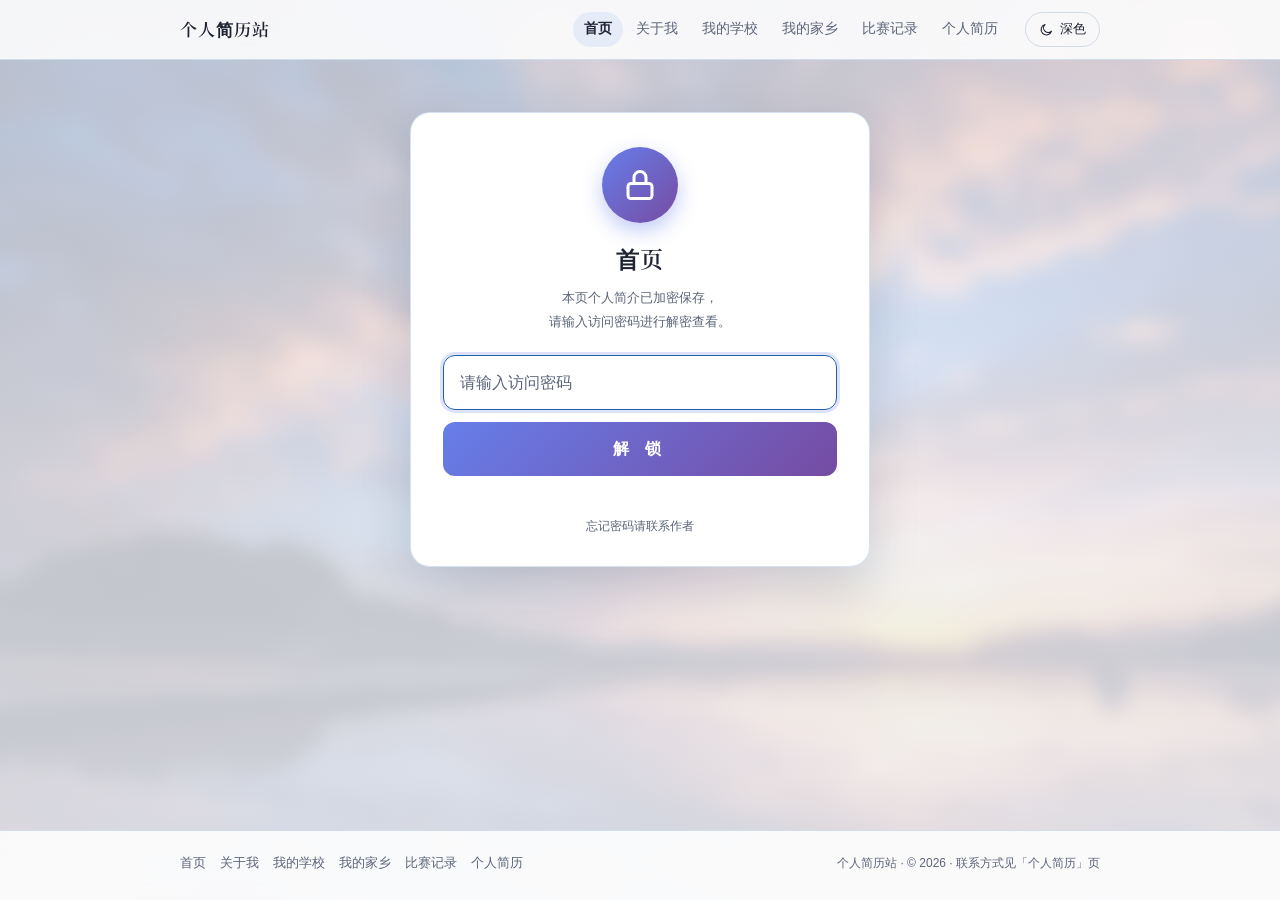
==== commit 080f8482: "﻿站点扩写为 6 页：首页目录 + 关于我 / 我的学校 / 我的家乡 / 比赛记录 / 个人简历 参考 index_from_yhf.html 的页面结构改写，保留原有视觉与加密方案。  新增结构：" ====
--- a/index.html
+++ b/index.html
@@ -3,539 +3,159 @@
 <head>
   <meta charset="UTF-8">
   <meta name="viewport" content="width=device-width, initial-scale=1.0">
-  <title>个人简介</title>
-  <style>
-    * { margin: 0; padding: 0; box-sizing: border-box; }
-
-    body {
-      font-family: "Microsoft YaHei", "PingFang SC", "Helvetica Neue", Arial, sans-serif;
-      min-height: 100vh;
-      display: flex;
-      align-items: center;
-      justify-content: center;
-      /* 兜底底色：图片没加载出来时显示；真正的模糊背景由下方 body::before 提供 */
-      background: #1b1b23;
-      padding: 20px;
-    }
-
-    .card {
-      width: 100%;
-      max-width: 560px;
-      background: #ffffff;
-      border-radius: 20px;
-      padding: 40px;
-      box-shadow: 0 20px 60px rgba(0, 0, 0, 0.25);
-    }
-
-    .avatar {
-      width: 96px;
-      height: 96px;
-      margin: 0 auto 20px;
-      border-radius: 50%;
-      display: flex;
-      align-items: center;
-      justify-content: center;
-      background: linear-gradient(135deg, #667eea, #764ba2);
-      color: #fff;
-      font-size: 40px;
-      font-weight: bold;
-      letter-spacing: 2px;
-    }
-
-    h1 {
-      text-align: center;
-      font-size: 28px;
-      color: #333;
-      margin-bottom: 4px;
-    }
-
-    .subtitle {
-      text-align: center;
-      color: #8892b0;
-      font-size: 14px;
-      margin-bottom: 28px;
-    }
-
-    .info-item { display: flex; padding: 14px 0; border-bottom: 1px solid #f0f0f5; }
-    .info-item:last-child { border-bottom: none; }
-    .label { flex: 0 0 80px; font-weight: bold; color: #555; }
-    .value { color: #222; flex: 1; line-height: 1.6; }
-
-    .hobbies { display: flex; flex-wrap: wrap; gap: 10px; margin-top: 6px; }
-    .tag {
-      display: inline-block;
-      background: #eef0ff; color: #667eea;
-      padding: 6px 14px; border-radius: 20px; font-size: 13px;
-      text-decoration: none;
-      transition: background .15s, transform .1s;
-    }
-    a.tag { cursor: pointer; }
-    a.tag:hover {
-      background: #dfe4ff;
-      transform: translateY(-1px);
-    }
-    a.tag:active { transform: translateY(0); }
-
-    .school-link {
-      color: #d32f2f;
-      font-weight: 600;
-      text-decoration: none;
-    }
-    .school-link:hover { text-decoration: underline; }
-
-    /* ---------- 锁屏 ---------- */
-    .lock-card { max-width: 400px; text-align: center; }
-
-    .lock-ico {
-      width: 84px; height: 84px; margin: 0 auto 18px;
-      border-radius: 50%;
-      display: flex; align-items: center; justify-content: center;
-      background: linear-gradient(135deg, #667eea, #764ba2);
-      box-shadow: 0 8px 20px rgba(102, 126, 234, 0.4);
-    }
-
-    .lock-title { font-size: 24px; }
-    .lock-sub { color: #8892b0; font-size: 13px; line-height: 1.7; margin: 8px 0 22px; }
-
-    .lock-form input {
-      width: 100%;
-      padding: 13px 16px;
-      font-size: 16px;
-      border: 1.5px solid #dfe3f0;
-      border-radius: 12px;
-      outline: none;
-      color: #333;
-      transition: border-color .2s, box-shadow .2s;
-    }
-    .lock-form input:focus {
-      border-color: #667eea;
-      box-shadow: 0 0 0 3px rgba(102, 126, 234, 0.18);
-    }
-    .lock-form button {
-      width: 100%;
-      margin-top: 12px;
-      padding: 13px 16px;
-      font-size: 16px;
-      font-weight: bold;
-      color: #fff;
-      letter-spacing: 6px;
-      background: linear-gradient(135deg, #667eea, #764ba2);
-      border: none;
-      border-radius: 12px;
-      cursor: pointer;
-      transition: transform .1s, box-shadow .2s, opacity .2s;
-    }
-    .lock-form button:hover { box-shadow: 0 8px 20px rgba(102, 126, 234, 0.4); }
-    .lock-form button:active { transform: translateY(1px); }
-    .lock-form button:disabled { opacity: .6; cursor: wait; }
-
-    .lock-msg { min-height: 22px; margin-top: 14px; font-size: 13px; color: #e2574c; }
-    .lock-foot { margin-top: 4px; font-size: 12px; color: #c0c5d4; }
-
-    @keyframes shake {
-      10%, 90% { transform: translateX(-2px); }
-      20%, 80% { transform: translateX(3px); }
-      30%, 50%, 70% { transform: translateX(-5px); }
-      40%, 60% { transform: translateX(5px); }
-    }
-    .shake { animation: shake .45s ease; }
-
-    @keyframes fadeUp {
-      from { opacity: 0; transform: translateY(12px); }
-      to   { opacity: 1; transform: translateY(0); }
-    }
-    .reveal { animation: fadeUp .5s ease; }
-
-    /* ---------- 解锁后的浮动操作组：跳另一页 + 锁定（由 build.js 注入，两页共用）---------- */
-    /* ===== 解锁后的浮动操作组：跳另一页 + 锁定 ===== */
-    .page-actions {
-      position: fixed; right: 18px; bottom: 18px; z-index: 99;
-      display: flex; gap: 10px; align-items: center;
-    }
-    .action-btn {
-      padding: 9px 18px; font-size: 13px; font-family: inherit; line-height: 1.4;
-      border: none; border-radius: 999px; cursor: pointer; text-decoration: none;
-      box-shadow: 0 4px 14px rgba(0,0,0,.2);
-      transition: transform .1s, box-shadow .2s, background .2s;
-    }
-    .action-btn:hover { transform: translateY(-1px); }
-    .action-btn:active { transform: translateY(0); }
-    .action-nav { color: #fff; font-weight: bold;
-      background: linear-gradient(135deg, #667eea, #764ba2); }
-    .action-nav:hover { box-shadow: 0 8px 20px rgba(102,126,234,.5); }
-    .action-lock { color: #fff; background: rgba(31,94,168,.85); }
-    .action-lock:hover { background: rgba(31,94,168,1); }
-    @media print { .page-actions { display: none; } }
-
-
-    /* ---------- 背景图：模糊 10px + 兜底底色（由 build.js 注入，两页共用）---------- */
-    /* ===== 背景图：模糊 10px（用户要求）+ 兜底底色 =====
-       用 fixed 的 ::before 承载图片，避免 filter:blur 把正文也糊掉，
-       inset 外扩 40px 补偿模糊后的边缘露白。 */
-    body::before {
-      content: '';
-      position: fixed;
-      inset: -40px;
-      z-index: -1;
-      background: #1b1b23 url('assets/img/default.png') center center / cover no-repeat;
-      filter: blur(10px);
-      pointer-events: none;
-    }
-
-  </style>
+  <meta name="description" content="个人简历网站首页：封面与全站目录。">
+  <title>首页 · 个人简历站</title>
+
+  <link rel="icon" type="image/svg+xml" href="assets/img/favicon.svg">
+
+  <!-- 首屏防闪烁样式：必须在 site.css 之前，见 gate.css 顶部注释 -->
+  <link rel="stylesheet" href="assets/css/gate.css">
+  <!-- 整站设计系统（背景模糊 10px、蓝色商务风、页头页脚…） -->
+  <link rel="stylesheet" href="assets/css/site.css">
+  <!-- 简历正文排版（由 jianli/ 生成，只含排版不含资料） -->
+  <link rel="stylesheet" href="assets/css/resume.css">
+  <meta name="keywords" content="个人简历, 人工智能技术应用, 大模型开发, 智能体开发">
+  <!-- 主题初始化：必须在解析阶段执行，否则首帧会从深色跳成浅色（闪烁） -->
+  <script>
+    (function () {
+      var t = '';
+      try { t = localStorage.getItem('gdit_theme_v1') || ''; } catch (e) { t = ''; }
+      if (t !== 'light' && t !== 'dark') {
+        t = "dark";
+        try {
+          if (window.matchMedia && window.matchMedia('(prefers-color-scheme: light)').matches) t = 'light';
+        } catch (e) { /* 忽略 */ }
+      }
+      document.documentElement.setAttribute('data-theme', t);
+    })();
+  </script>
+  <script src="assets/js/site.js" defer></script>
 </head>
 <body>
 
-  <!-- 锁屏 -->
-  <div class="card lock-card" id="lockCard">
-    <div class="lock-ico" aria-hidden="true">
-      <svg viewBox="0 0 24 24" width="38" height="38" fill="none"
-           stroke="#ffffff" stroke-width="2" stroke-linecap="round" stroke-linejoin="round">
-        <rect x="4" y="11" width="16" height="10" rx="2"/>
-        <path d="M8 11V7a4 4 0 0 1 8 0v4"/>
-      </svg>
+  <a class="skip-link" href="#pageContent">跳到正文</a>
+
+  <!-- ===== 页头导航（六页共用；锁屏期间也可见，站点结构不是秘密）===== -->
+  <header class="site-header">
+    <div class="header-inner">
+      <a class="brand" href="index.html">个人简历站</a>
+
+      <nav class="site-nav" aria-label="主导航">
+          <a href="index.html" aria-current="page">首页</a>
+          <a href="about.html">关于我</a>
+          <a href="school.html">我的学校</a>
+          <a href="hometown.html">我的家乡</a>
+          <a href="records.html">比赛记录</a>
+          <a href="intro.html">个人简历</a>
+      </nav>
+
+      <!-- 深/浅色切换：图标与文案由 site.js 按当前主题更新 -->
+      <button class="theme-toggle" type="button" aria-pressed="false" aria-label="切换到浅色模式">
+        <svg class="icon-sun" viewBox="0 0 24 24" fill="none" stroke="currentColor"
+             stroke-width="1.8" stroke-linecap="round" stroke-linejoin="round" aria-hidden="true">
+          <circle cx="12" cy="12" r="4.2"></circle>
+          <path d="M12 2.5v2M12 19.5v2M2.5 12h2M19.5 12h2M5.2 5.2l1.4 1.4M17.4 17.4l1.4 1.4M18.8 5.2l-1.4 1.4M6.6 17.4l-1.4 1.4"></path>
+        </svg>
+        <svg class="icon-moon" viewBox="0 0 24 24" fill="none" stroke="currentColor"
+             stroke-width="1.8" stroke-linecap="round" stroke-linejoin="round" aria-hidden="true">
+          <path d="M20 14.5A8.5 8.5 0 1 1 9.5 4a7 7 0 0 0 10.5 10.5Z"></path>
+        </svg>
+        <span class="theme-toggle-label">浅色</span>
+      </button>
     </div>
-    <h1 class="lock-title">个人简介</h1>
-    <p class="lock-sub">本页资料已加密保存，<br>请输入访问密码进行解密查看。</p>
-
-    <form id="loginForm" class="lock-form" novalidate autocomplete="off">
-      <input id="pwInput" type="password" placeholder="请输入访问密码"
-             autocomplete="off" spellcheck="false" autocapitalize="off" />
-      <button id="enterBtn" type="submit">解 锁</button>
-    </form>
-    <p class="lock-msg" id="msgLine"></p>
-    <p class="lock-foot">忘记密码请联系作者</p>
-  </div>
-
-  <!-- 解密后的正文（初始为空，解密成功后填充） -->
-  <div class="card" id="profileCard" hidden></div>
-
-  <!-- 「跳另一页 + 锁定」操作组占位符：由 build.js 注入（单文件版替换为空字符串） -->
-  <!-- 解锁后才显示的操作组：跳另一页 + 锁定 -->
-  <div class="page-actions" id="pageActions" hidden>
-    <a class="action-btn action-nav" id="navBtn" href="intro.html" title="查看个人简历">个人简历 →</a>
+  </header>
+
+  <main class="site-main">
+      <!-- ===== 锁屏门禁：正文是密文，解锁后才由脚本渲染出来 ===== -->
+      <div class="gate" id="gate">
+        <div class="gate-inner">
+          <div class="gate-ico" aria-hidden="true">
+            <svg viewBox="0 0 24 24" width="36" height="36" fill="none"
+                 stroke="#ffffff" stroke-width="2" stroke-linecap="round" stroke-linejoin="round">
+              <rect x="4" y="11" width="16" height="10" rx="2"/>
+              <path d="M8 11V7a4 4 0 0 1 8 0v4"/>
+            </svg>
+          </div>
+
+          <h1 class="gate-title">首页</h1>
+          <p class="gate-sub">本页个人简介已加密保存，<br>请输入访问密码进行解密查看。</p>
+
+          <form id="gateForm" class="gate-form" novalidate autocomplete="off">
+            <label class="skip-link" for="pwInput">访问密码</label>
+            <input id="pwInput" type="password" placeholder="请输入访问密码"
+                   autocomplete="off" spellcheck="false" autocapitalize="off" />
+            <button id="gateBtn" type="submit">解 锁</button>
+          </form>
+
+          <p class="gate-msg" id="gateMsg" role="status"></p>
+          <p class="gate-foot">忘记密码请联系作者</p>
+        </div>
+      </div>
+
+    <!-- ===== 加密正文的容器：初始 hidden，解锁后由脚本填入并显示 ===== -->
+    <div id="pageHost" hidden></div>
+  </main>
+
+  <!-- ===== 页脚：站点地图 ===== -->
+  <footer class="site-footer">
+    <div class="footer-inner">
+      <nav class="footer-nav" aria-label="页脚导航">
+          <a href="index.html">首页</a>
+          <a href="about.html">关于我</a>
+          <a href="school.html">我的学校</a>
+          <a href="hometown.html">我的家乡</a>
+          <a href="records.html">比赛记录</a>
+          <a href="intro.html">个人简历</a>
+      </nav>
+
+      <p class="footer-meta">
+        <span>个人简历站 · © <span id="footerYear">2026</span></span>
+        <span aria-hidden="true"> · </span>
+        <a href="intro.html">联系方式见「个人简历」页</a>
+      </p>
+    </div>
+  </footer>
+
+  <!-- ===== 解锁后才显示的浮动操作组：上一页 / 下一页 / 锁定 ===== -->
+  <nav class="page-actions" id="pageActions" hidden aria-label="页面操作">
+    <a class="action-btn action-nav" href="intro.html" title="上一页：个人简历">← 个人简历</a>
+    <a class="action-btn action-nav" href="about.html" title="下一页：关于我">关于我 →</a>
     <button class="action-btn action-lock" id="lockBtn" type="button" title="重新隐藏本页内容">锁定</button>
-  </div>
-
+  </nav>
+
+  <!-- 回到顶部 -->
+  <button class="to-top" type="button" aria-label="回到顶部">
+    <svg viewBox="0 0 24 24" width="18" height="18" fill="none" stroke="currentColor"
+         stroke-width="2" stroke-linecap="round" stroke-linejoin="round" aria-hidden="true">
+      <path d="M12 19V5M5 12l7-7 7 7"></path>
+    </svg>
+  </button>
+
+  <noscript>
+    <p style="text-align:center;color:#a7aec9">本页需要启用 JavaScript 才能解密显示正文。</p>
+  </noscript>
+
+  <script src="assets/js/gdit-crypto.js"></script>
   <script>
-
-/*
- * gdit-crypto.js —— 纯 JS、零依赖的“内容加密/解密”模块。
- *
- * 重要说明（请务必理解）：
- *   这是纯前端(静态)方案。浏览器必须先执行 JS 才能解密渲染内容，
- *   因此任何懂开发工具的人都能改 JS 绕过校验。本模块的作用只是：
- *     1) 让真正的资料正文(姓名/学号/班级…)在源码与文件里不出现明文；
- *     2) 必须输入正确密码才能得到明文。
- *   它【不能】提供真正的安全保护，仅用于提高“查看门槛”。
- *
- * 算法：
- *   密钥 = PBKDF2-HMAC-SHA256(password, salt, iterations, 32字节)
- *   密钥流 = HMAC-SHA256(密钥, 计数器0,1,2,…) 产生的伪随机字节
- *   密文 = 明文(带标记前缀) XOR 密钥流
- *   明文(UTF-8) 以固定标记开头，用于在校验错误时识别“密码错误”。
- */
-(function (root) {
-  'use strict';
-
-  var MARKER = '__GDIT_OK__';
-  var DEFAULT_ITER = 20000;
-  var KEY_LEN = 32; // 派生密钥长度 32 字节
-
-  /* ---------------- SHA-256 ---------------- */
-
-  var K256 = new Uint32Array([
-    0x428a2f98, 0x71374491, 0xb5c0fbcf, 0xe9b5dba5, 0x3956c25b, 0x59f111f1, 0x923f82a4, 0xab1c5ed5,
-    0xd807aa98, 0x12835b01, 0x243185be, 0x550c7dc3, 0x72be5d74, 0x80deb1fe, 0x9bdc06a7, 0xc19bf174,
-    0xe49b69c1, 0xefbe4786, 0x0fc19dc6, 0x240ca1cc, 0x2de92c6f, 0x4a7484aa, 0x5cb0a9dc, 0x76f988da,
-    0x983e5152, 0xa831c66d, 0xb00327c8, 0xbf597fc7, 0xc6e00bf3, 0xd5a79147, 0x06ca6351, 0x14292967,
-    0x27b70a85, 0x2e1b2138, 0x4d2c6dfc, 0x53380d13, 0x650a7354, 0x766a0abb, 0x81c2c92e, 0x92722c85,
-    0xa2bfe8a1, 0xa81a664b, 0xc24b8b70, 0xc76c51a3, 0xd192e819, 0xd6990624, 0xf40e3585, 0x106aa070,
-    0x19a4c116, 0x1e376c08, 0x2748774c, 0x34b0bcb5, 0x391c0cb3, 0x4ed8aa4a, 0x5b9cca4f, 0x682e6ff3,
-    0x748f82ee, 0x78a5636f, 0x84c87814, 0x8cc70208, 0x90befffa, 0xa4506ceb, 0xbef9a3f7, 0xc67178f2
-  ]);
-
-  function rotr(x, n) { return (x >>> n) | (x << (32 - n)); }
-
-  function sha256(bytes) {
-    var l = bytes.length;
-    var bitLenHi = Math.floor(l / 0x20000000); // 总比特数的高32位
-    var bitLenLo = (l << 3) >>> 0;             // 总比特数的低32位
-    var paddedLen = (((l + 1 + 8 + 63) >> 6) << 6); // 向上取整到 64 的倍数
-    var msg = new Uint8Array(paddedLen);
-    msg.set(bytes);
-    msg[l] = 0x80;
-    var dv = new DataView(msg.buffer);
-    dv.setUint32(paddedLen - 8, bitLenHi);
-    dv.setUint32(paddedLen - 4, bitLenLo);
-
-    var H = [0x6a09e667, 0xbb67ae85, 0x3c6ef372, 0xa54ff53a,
-             0x510e527f, 0x9b05688c, 0x1f83d9ab, 0x5be0cd19];
-    var w = new Uint32Array(64);
-
-    for (var base = 0; base < paddedLen; base += 64) {
-      var i, t;
-      for (i = 0; i < 16; i++) w[i] = dv.getUint32(base + i * 4);
-      for (i = 16; i < 64; i++) {
-        var w15 = w[i - 15], w2 = w[i - 2];
-        var s0 = (w15 >>> 7) ^ (w15 >>> 18) ^ (w15 >>> 3);
-        var s1 = (w2 >>> 17) ^ (w2 >>> 19) ^ (w2 >>> 10);
-        w[i] = (w[i - 16] + s0 + w[i - 7] + s1) | 0;
-      }
-      var a = H[0], b = H[1], c = H[2], d = H[3], e = H[4], f = H[5], g = H[6], h = H[7];
-      for (t = 0; t < 64; t++) {
-        var S1 = rotr(e, 6) ^ rotr(e, 11) ^ rotr(e, 25);
-        var ch = (e & f) ^ ((~e) & g);
-        var temp1 = (h + S1 + ch + K256[t] + w[t]) | 0;
-        var S0 = rotr(a, 2) ^ rotr(a, 13) ^ rotr(a, 22);
-        var maj = (a & b) ^ (a & c) ^ (b & c);
-        var temp2 = (S0 + maj) | 0;
-        h = g; g = f; f = e; e = (d + temp1) | 0; d = c; c = b; b = a; a = (temp1 + temp2) | 0;
-      }
-      H[0] = (H[0] + a) | 0; H[1] = (H[1] + b) | 0; H[2] = (H[2] + c) | 0; H[3] = (H[3] + d) | 0;
-      H[4] = (H[4] + e) | 0; H[5] = (H[5] + f) | 0; H[6] = (H[6] + g) | 0; H[7] = (H[7] + h) | 0;
-    }
-    var out = new Uint8Array(32);
-    for (i = 0; i < 8; i++) {
-      out[i * 4] = (H[i] >>> 24) & 255;
-      out[i * 4 + 1] = (H[i] >>> 16) & 255;
-      out[i * 4 + 2] = (H[i] >>> 8) & 255;
-      out[i * 4 + 3] = H[i] & 255;
-    }
-    return out;
-  }
-
-  /* ---------------- HMAC-SHA256 ---------------- */
-
-  function hmacSha256(key, msg) {
-    var keyBytes = (key.length > 64) ? sha256(key) : key;
-    var ipad = new Uint8Array(64), opad = new Uint8Array(64);
-    for (var i = 0; i < 64; i++) {
-      var kk = (i < keyBytes.length) ? keyBytes[i] : 0;
-      ipad[i] = kk ^ 0x36;
-      opad[i] = kk ^ 0x5c;
-    }
-    var inner = new Uint8Array(64 + msg.length);
-    inner.set(ipad, 0);
-    inner.set(msg, 64);
-    var ih = sha256(inner);
-    var outer = new Uint8Array(64 + ih.length);
-    outer.set(opad, 0);
-    outer.set(ih, 64);
-    return sha256(outer);
-  }
-
-  /* ---------------- PBKDF2-HMAC-SHA256 ---------------- */
-
-  function pbkdf2(password, salt, iterations, dkLen) {
-    var out = new Uint8Array(dkLen);
-    var numBlocks = Math.ceil(dkLen / 32);
-    for (var block = 1; block <= numBlocks; block++) {
-      var blockMsg = new Uint8Array(salt.length + 4);
-      blockMsg.set(salt, 0);
-      blockMsg[salt.length] = (block >>> 24) & 255;
-      blockMsg[salt.length + 1] = (block >>> 16) & 255;
-      blockMsg[salt.length + 2] = (block >>> 8) & 255;
-      blockMsg[salt.length + 3] = block & 255;
-      var U = hmacSha256(password, blockMsg);
-      var T = new Uint8Array(U);
-      for (var r = 1; r < iterations; r++) {
-        U = hmacSha256(password, U);
-        for (var m = 0; m < 32; m++) T[m] ^= U[m];
-      }
-      var start = (block - 1) * 32;
-      for (var q = 0; q < 32 && (start + q) < dkLen; q++) out[start + q] = T[q];
-    }
-    return out;
-  }
-
-  /* ---------------- 密钥流(计数器模式 HMAC) ---------------- */
-
-  function stretch(key32, len) {
-    var out = new Uint8Array(len);
-    var cnt = new Uint8Array(4);
-    var counter = 0, pos = 0;
-    while (pos < len) {
-      cnt[0] = (counter >>> 24) & 255;
-      cnt[1] = (counter >>> 16) & 255;
-      cnt[2] = (counter >>> 8) & 255;
-      cnt[3] = counter & 255;
-      var h = hmacSha256(key32, cnt);
-      for (var j = 0; j < 32 && pos < len; j++) out[pos++] = h[j];
-      counter++;
-    }
-    return out;
-  }
-
-  /* ---------------- UTF-8 ---------------- */
-
-  function utf8Encode(str) {
-    var bytes = [];
-    for (var i = 0; i < str.length; i++) {
-      var code = str.charCodeAt(i);
-      if (code >= 0xD800 && code <= 0xDBFF && i + 1 < str.length) {
-        var lo = str.charCodeAt(i + 1);
-        if (lo >= 0xDC00 && lo <= 0xDFFF) {
-          code = 0x10000 + ((code - 0xD800) << 10) + (lo - 0xDC00);
-          i++;
-        }
-      }
-      if (code < 0x80) bytes.push(code);
-      else if (code < 0x800) bytes.push(0xC0 | (code >> 6), 0x80 | (code & 63));
-      else if (code < 0x10000) bytes.push(0xE0 | (code >> 12), 0x80 | ((code >> 6) & 63), 0x80 | (code & 63));
-      else bytes.push(0xF0 | (code >> 18), 0x80 | ((code >> 12) & 63), 0x80 | ((code >> 6) & 63), 0x80 | (code & 63));
-    }
-    return Uint8Array.from(bytes);
-  }
-
-  function utf8DecodeStrict(bytes) {
-    function fail() { throw new Error('BAD_UTF8'); }
-    var out = [];
-    var i = 0, n = bytes.length;
-    while (i < n) {
-      var b0 = bytes[i], cp, need;
-      if (b0 < 0x80) { out.push(b0); i++; continue; }
-      else if ((b0 & 0xE0) === 0xC0) { need = 1; cp = b0 & 0x1F; }
-      else if ((b0 & 0xF0) === 0xE0) { need = 2; cp = b0 & 0x0F; }
-      else if ((b0 & 0xF8) === 0xF0) { need = 3; cp = b0 & 0x07; }
-      else fail();
-      if (i + need >= n) fail();
-      for (var j = 1; j <= need; j++) {
-        var bn = bytes[i + j];
-        if ((bn & 0xC0) !== 0x80) fail();
-        cp = (cp << 6) | (bn & 0x3F);
-      }
-      if ((need === 1 && cp < 0x80) || (need === 2 && cp < 0x800) || (need === 3 && cp < 0x10000)) fail();
-      if (cp > 0x10FFFF || (cp >= 0xD800 && cp <= 0xDFFF)) fail();
-      i += need + 1;
-      if (cp <= 0xFFFF) out.push(cp);
-      else {
-        cp -= 0x10000;
-        out.push(0xD800 + ((cp >> 10) & 0x3FF), 0xDC00 + (cp & 0x3FF));
-      }
-    }
-    return String.fromCharCode.apply(null, out);
-  }
-
-  /* ---------------- hex / base64 ---------------- */
-
-  function bytesToHex(b) {
-    var s = '';
-    for (var i = 0; i < b.length; i++) {
-      var h = b[i].toString(16);
-      s += (h.length < 2) ? '0' + h : h;
-    }
-    return s;
-  }
-
-  function hexToBytes(hex) {
-    var out = new Uint8Array(hex.length / 2);
-    for (var i = 0; i < hex.length; i += 2) out[i / 2] = parseInt(hex.substr(i, 2), 16);
-    return out;
-  }
-
-  var B64 = 'ABCDEFGHIJKLMNOPQRSTUVWXYZabcdefghijklmnopqrstuvwxyz0123456789+/';
-
-  function bytesToBase64(bytes) {
-    var s = '';
-    for (var i = 0; i < bytes.length; i += 3) {
-      var b0 = bytes[i];
-      var b1 = (i + 1 < bytes.length) ? bytes[i + 1] : -1;
-      var b2 = (i + 2 < bytes.length) ? bytes[i + 2] : -1;
-      s += B64.charAt(b0 >> 2);
-      s += B64.charAt(((b0 & 3) << 4) | (b1 >= 0 ? (b1 >> 4) : 0));
-      s += (b1 >= 0) ? B64.charAt(((b1 & 15) << 2) | (b2 >= 0 ? (b2 >> 6) : 0)) : '=';
-      s += (b2 >= 0) ? B64.charAt(b2 & 63) : '=';
-    }
-    return s;
-  }
-
-  function base64ToBytes(s) {
-    var lut = {};
-    for (var i = 0; i < 64; i++) lut[B64.charAt(i)] = i;
-    var clean = s.replace(/[\r\n]/g, '');
-    var out = [];
-    var n = clean.length;
-    for (i = 0; i < n; i += 4) {
-      var c0 = lut[clean.charAt(i)], c1 = lut[clean.charAt(i + 1)];
-      if (c0 === undefined || c1 === undefined) throw new Error('BAD_B64');
-      var has2 = (i + 2 < n) && clean.charAt(i + 2) !== '=';
-      var has3 = (i + 3 < n) && clean.charAt(i + 3) !== '=';
-      var c2 = has2 ? lut[clean.charAt(i + 2)] : 0;
-      var c3 = has3 ? lut[clean.charAt(i + 3)] : 0;
-      out.push((c0 << 2) | (c1 >> 4));
-      if (has2) out.push(((c1 & 15) << 4) | (c2 >> 2));
-      if (has3) out.push(((c2 & 3) << 6) | c3);
-    }
-    return Uint8Array.from(out);
-  }
-
-  /* ---------------- 加密 / 解密 ---------------- */
-
-  function deriveKey(password, saltHex, iterations) {
-    return pbkdf2(utf8Encode(password), hexToBytes(saltHex), iterations, KEY_LEN);
-  }
-
-  function encrypt(plainText, password, saltHex, iterations) {
-    var data = utf8Encode(MARKER + plainText);
-    var key = deriveKey(password, saltHex, iterations);
-    var ks = stretch(key, data.length);
-    var cipher = new Uint8Array(data.length);
-    for (var i = 0; i < data.length; i++) cipher[i] = data[i] ^ ks[i];
-    return bytesToBase64(cipher);
-  }
-
-  function decrypt(cipherB64, password, saltHex, iterations) {
-    var cipher = base64ToBytes(cipherB64);
-    var key = deriveKey(password, saltHex, iterations);
-    var ks = stretch(key, cipher.length);
-    var data = new Uint8Array(cipher.length);
-    for (var i = 0; i < cipher.length; i++) data[i] = cipher[i] ^ ks[i];
-    var text = utf8DecodeStrict(data);
-    if (text.slice(0, MARKER.length) !== MARKER) throw new Error('BAD_PASSWORD');
-    return text.slice(MARKER.length);
-  }
-
-  /* ---------------- 导出 ---------------- */
-
-  var api = {
-    MARKER: MARKER,
-    DEFAULT_ITER: DEFAULT_ITER,
-    utf8Encode: utf8Encode,
-    utf8DecodeStrict: utf8DecodeStrict,
-    bytesToHex: bytesToHex,
-    hexToBytes: hexToBytes,
-    bytesToBase64: bytesToBase64,
-    base64ToBytes: base64ToBytes,
-    sha256: sha256,
-    hmacSha256: hmacSha256,
-    pbkdf2: pbkdf2,
-    stretch: stretch,
-    deriveKey: deriveKey,
-    encrypt: encrypt,
-    decrypt: decrypt
-  };
-
-  if (typeof module !== 'undefined' && module.exports) module.exports = api;
-  else root.GditCrypto = api;
-})(typeof self !== 'undefined' ? self : this);
-
+    /* ===== 本页密文（build.js 注入，base64；正文明文不在本文件里）===== */
+    var payload = {"v":1,"iter":20000,"salt":"876b1189bf311251af6898eeb32d7432","c":"qsvnmAu4mft9kVrodkjAZun6COWa/blOHy6AMKbDY4+dF2nnG5S1OnoV8Sp1JQK5vtmtOiX8tpwYj96M20+s35c8ANZqyiHehNgkzvPmMpeSgBg4fqC9SRNq2C9zUATWbvk9PKZygf1q3/Amtu2mjUPQANnvYTSiQyqeXcOmUl075QSA9LI2okYEWBaH6Q2U+b91/5PgymTGhqLAay8lbEGpooXaRGsVlG39QlQSYNnhe3srXmfbD/dcXjk2EgnHCT0uldZHrkInYxkVPNjMbbDetF9jD6m15195t6LviAGwezmQ/2fMaLKh/lwmCKpEphH2soKYoKzXA/vVMlobKgiX4mxErxFmbDjdk94qiixhZl5E2/btzL5dyg0SO6jlBQwO76+q+HEhE6CoPsdrbqSuF8NhZ8ZqIdqZKk0TihSXAqzIWu3W2Pw77gssz4EkC6JLBHH4l3HdxV58TKNYgerNb7Ak5BZUkvzer8xZ2WOBtNsOO0UW06v6MOBWd/[base64]/Y1loLK4Op7AgNQKzSAZgFDQJ9wMu6T8451kyuCXvnulV5TaGeMZoRvh9rubz5nWheAIBbovY15NcH4XpBEJxbA9fPqEzRFb37YvovAZsFEZKezNsbr8oLJbmBXYpPvypZawakFVgXbKAdD29K4LnN/jE8fK//[base64]/699KEmul33txXwixHf9XOFG6HLIVx9/aXS9TnEU8SelN3VoQyD6MFj4x93TwOSUNlyaHjoEQG0wU93NkactGpFRq8uZ6AlmyRmSyTu220N8sqyGzirnc7bP4ywYha1/KhRI5tjyiDLugu47ftj7EjKVR36DtSbWkopJfDWGGHX20ZR8w3WqOIKAh2OC9RCo3TLt5YjX/828xS/GgwTbJthTTEQP4NxsPIQSXoWNsjCMmF9Tib3Up1JygMsEa2FYKQ91TlQj2OT9RQolW6n/tIc3V2ZaoiZYyAKvW0SaDs8kGutxAoRtxquJmO8XMn+Ym2J159wDWx6ebscPgh+jGXn9++xg+6QJYz8VUcmfA4goxk9nBIEgfLtC6q/jA+tN2cf6nusfl+zVTUnhCSI1nKKEZceXv6qmtYVJb8Br6/q3sKFnpbGaJfKdnRrQa8BQW8ILAskc4hQnzWK3c8jIQ+aNU1iJ91TgOqXVyFtMJbotjJ+4Z/bTFMsXxOja0hJiYC0Xxbyh7P/oOmCoz40V9FvTOvrnrzOJ/KhtPJ5JGQQK5/T05o254Vvyo1YIo3pziXDNY/hlaH9ZGBkcEDUp2yZ5TPF4pgUOroHIwvLZ78rymRXWojKwORgsxjOOzXJIBsc8g9UuouGup3Z9l6mRYMUBNu4BLZLiSvDBYlyevGxRHjBBv8qg0BxRsNPBaHRbj80oh1iQrCyKDykrmbhIwEOCSMt3ITesnxVqlLvM2KSbSMQa8DT/HSbezMvYN3uxxgXBcMdml9Bxu5Bh+mtf20dxm6r0ytUyeOASRC8LDkJE4Y7/uAwPnK3m1+Zh/5l63kCVF3cwSkkb26mtHgPdLY9rSi8rSWnUnlya7Plh1wvJccYMLDiXe6+gw0qPeLbZzv2v2oraaSfnxdVLrdpvmN5XFBboOcley3sWy9XLw9+QSsR6FayxsnRDWL5fTqYPtsbqA40AoGLDirhsEiayUYC86SNeFvBZSdayzS0ZRPajQpamAsw29/gUtU6eyjWoe99VDln47lahSuk/GUXGjZnI4HclOri1+CQkAkMP1W62O4HBSMidGhH2Qi3hYUkzVvubtWR5Ct0/b3Lj91To47rP7mOVGE+6SkjGg8seg81S7S4LeW5nP2befhtUKeUsklX5WlcIYY3szguH2ZldeqOuy0cF0uuwx4MMavu16/+CXnfr0JTCFkpCW9DrkSnKpk59KUEXJXEvMqQ5d+mjPVXRjdbz3h0dqGcLV5Nb0dmPwFdAd/LPZHjjOdmuIgYSqA3wNE609AwOUhReGOQ1AphnRl6i69MDoUMTegWvpJnicxRHyCj05oIZd/ZNpZZcYK0+bYzVF5AA6KmnZ+jDW4XRw81VwjCMxWP9FlR8xDsbEyEOw9uj1ZqwIkLpmgZZ47jg7QxVZWOjNSe5aBzkQHRNvEwyaLPaTaXqPzV37Xz9S6YU9vrDh7aNm4NzzyX9LZCYzMe1QeJb6jSqbXPJ0pjNS/hpimJnxLhG40yhU3ULITI+0MN4Ca8Q0O4rFI1JJKZAcqQPlNShqnZhY8/u5R8f/VpXK1s28OnGPrbVtBAMbBOBItobFMnh5vATSZHJvPRJP4IaOeCRMSQsxKDfpGo1P4WDzKz4BjEBiPLU8res5GiXIavmVD8VrnNK7AjH3zofiQPogAtsLmMV07BM7dqTQVzNSWa3HexwQz7sXZiSBU/n1cGeOtmyH9G0yXabsZWpqiO+3zNiTBF1ofeKSS3K76XNA5L2gqg4no3LwBhYml+oWL9Dy3soVwwxunXZSkXZVWXVaNZWPB4bc7EBm3lX/WNOh2mMyX95RWi6OCL9/[base64]/2Q="};
 
     (function () {
-
-      // 加密数据（由 build.js 注入）
-      var payload = {"v":1,"iter":20000,"salt":"797f1db95fa92be291dcece5a57dddc7","c":"G0cOGN3oykpS7KqyWgxsfrLzogEnks6sHMTxCdC13d1I3WVz4uevZgN6lE53Wem9PLfaC2peyB6D+muFJCRqb0/[base64]/IL5Jpr7iTcMWcpupIdhuSpSb0TWXpZxTwnmXN/rmmQmyJMTYEVAK+zeSTednJOCzB6AdEKDRJMB6dTra+TQHYm0v7qkf0KxbRo76TqQVCrURwymuGlR5I+pxn8HwTOlPC0Of3XCYZGY6WjC9tJJerQ8g/[base64]/[base64]/[base64]/a/RDtOyLHk3/TUX1xsrl6gaIoaGgA3f5rlx7ebLCvoQBLSKnULuyGiCTdTOdvoTnWr1F3iGg8JCciEkIIoEc0yMi7xVXf/PnHkZ0Xrg7SwY5RaAfLMp+ocjaQMbLMnzmIFrQ3k1pbwZxQHT93yZat1HsRrUK19AXw7JwijjvhygKqTVoz8C5XkdflUrXZ9RmSRGwyzuDTl2QbFaYa4I8ZJxyC1pQicSM3oOxMpdGiBc1HxFwqtTJUNYuyl5b7/82rNw9t2sCWroWrEE0JxmY4QTjU/RZzhBdtVpOwP+pIpUQSQRkI0baOdweZEFI9UhV9Xxh7d+og/l9oKFASI7lwfDpmVIialjGUzMtZJQNP6a9D/nzQETe9ugs9jzk+nEHCjMv03rwhu/pNRmScZYrShoOV8X/V4LYCDFShTY1Wa6uk2xUkAU5VGR9ZoA/2QCbrFIQaSbfC/Zqyb0nOBLzBPqmUvKAwIjpCdn0GRpqnhlAkb3XCLv2oIrCAdjLybyC1RH3W1uj/B9fR3gsZPU1pK45fhKYVqNNpCvFHyAg9ZlMqH/sQBaYJMBBdOtCzyv+UYB0RorojzaDQkOUfucxPL6W1/QqrlUWLUEA/gD03Dwam/jrtmpVFqg+vAYRwYi7a+DRdq+GE64ZKOf1Yu0kuAFRpMAHDLgGJN+ayoHGTyAQxtnUrIHWkklbQY77f7i4933rZjcGtogq1Z2zKY8DYm/GKa+ncek3GK/YFGqlhqHbbaLLNHu3ztBfp+oxe7xRLZ6GtWWb6JwlZs6XLrmZO7qfCi9OcSgFHdWeoaR8H/A3X92OBctjWKXjz9yfS7z38MdFPqgp6KGA589P4dFbsy0LxB4cq2JhJFNErxYMPx4gltkfYKlT+yIoSnaNnuUxFz2XeyGdToZk3TZBn9p/aqYfdysJCdge4XZkTBa/CcZsdQQWDlGCW/2hwOnOhfp/2S6qZKm4a1qMYt58HOY67UTm/bvLg1qTjSsIhRE/aKqGk9xvkZxh1KH1kDDOPQOBx1FDEl45pp9FvjEWqd/OsVWVJ+uXkSpAAI0Lz9bLXmptihMCXI0jzz4oPLqjHNdVTP/sNKlWQT+7MPc7wvok8ABqAPRn8L+OUUgJwUJC/MiJeSvLXgDHd6gs/JduELSxam4z1CQWqNaPj6rd+7GzJT251EG58phecRYFW/41Zrgua2HX1zJcN70N8JP3A7w20jOeXkQK7GFXkT43Z+n4By9GLT3424JscK/2ljUmW5+EAuMcWy9AQ8kPaH9+tYrxNQ28mpVg+NC+hdLui6pFPnaAkdHh1stodOG/p39rN+Sex6sUHci/xvdZI/[base64]/wUEqu5rXBVElIiOTEX0TRywsYrg5vRpRHjaZTCRok20qjAcxeenPGDzgM5PKdV2rhXzStIeRRg=="};
-
-      var lockCard = document.getElementById('lockCard');
-      var profileCard = document.getElementById('profileCard');
-      var form = document.getElementById('loginForm');
-      var input = document.getElementById('pwInput');
-      var btn = document.getElementById('enterBtn');
-      var msgLine = document.getElementById('msgLine');
+      'use strict';
+
+      var payloadData = payload;
+
+      var gate     = document.getElementById('gate');
+      var host     = document.getElementById('pageHost');
+      var form     = document.getElementById('gateForm');
+      var input    = document.getElementById('pwInput');
+      var btn      = document.getElementById('gateBtn');
+      var msgLine  = document.getElementById('gateMsg');
+      var actions  = document.getElementById('pageActions');
       var busy = false;
 
-      /* ===== 站点级公共逻辑（由 build.js 注入，两页共用）===== */
-      var SESSION_KEY = 'gdit_unlock_v1';
+      /* ===== 站点级公共逻辑（六页共用）：会话免二次密码 + ?pw= 自动填入 ===== */
+      var SESSION_KEY = 'gdit_unlock_v3';
 
       function readSession() {
         try { return sessionStorage.getItem(SESSION_KEY) || ""; } catch (e) { return ""; }
@@ -563,110 +183,107 @@
         return pw;
       }
 
-      /** 解锁成功后打开右下角浮动操作组（跳另一页 + 锁定）*/
-      function showActions() {
-        var box = document.getElementById("pageActions");
-        if (box) box.hidden = false;
-      }
-
-      /** 锁定：清掉会话密码，回到锁屏（公共电脑临时离开时用）*/
-      function lockNow() {
-        clearSession();
-        location.reload();
-      }
-
-
-      function render(plain) {
-        profileCard.innerHTML = plain;
-        profileCard.classList.remove('reveal');
-        void profileCard.offsetWidth;
-        profileCard.classList.add('reveal');
-        lockCard.style.display = 'none';
-        profileCard.hidden = false;
-        document.title = '个人简介';
-        showActions();
+      /** 解锁：关掉门禁，显示正文与浮动操作组 */
+      function unlock(html) {
+        host.innerHTML = html;
+        host.hidden = false;
+        host.classList.add("reveal");
+        gate.hidden = true;
+        document.body.classList.add("is-unlocked");
+        document.documentElement.classList.add("is-unlocked");
+        if (actions) actions.hidden = false;
         window.scrollTo(0, 0);
       }
 
       function shake() {
-        lockCard.classList.remove('shake');
-        void lockCard.offsetWidth; // 重新触发动画
-        lockCard.classList.add('shake');
+        gate.classList.remove("shake");
+        void gate.offsetWidth; // 重新触发抖动动画
+        gate.classList.add("shake");
+      }
+
+      /** 门禁忙碌态：解密是同步重计算，先禁用交互避免卡片 */
+      function setBusy(isBusy) {
+        busy = isBusy;
+        btn.disabled = isBusy;
+        if (window.gditSetThemeToggleBusy) window.gditSetThemeToggleBusy(isBusy);
       }
 
       /** 尝试解密并渲染。silent=true 时不提示错误（用于自动解锁）。返回是否成功。 */
       function attempt(pw, silent) {
         var plain;
         try {
-          plain = GditCrypto.decrypt(payload.c, pw, payload.salt, payload.iter);
+          plain = GditCrypto.decrypt(payloadData.c, pw, payloadData.salt, payloadData.iter);
         } catch (e) { plain = null; }
         if (plain === null) {
-          if (!silent) { shake(); msgLine.textContent = '密码错误，请重试'; }
+          if (!silent) { shake(); msgLine.textContent = "密码错误，请重试"; }
           return false;
         }
         var data;
         try { data = JSON.parse(plain); } catch (e) { data = null; }
-        if (!data || typeof data.html !== 'string') {
-          if (!silent) { shake(); msgLine.textContent = '内容损坏，无法解密'; }
+        if (!data || typeof data.html !== "string") {
+          if (!silent) { shake(); msgLine.textContent = "内容损坏，无法解密"; }
           return false;
         }
         saveSession(pw);
-        render(data.html);
+        unlock(data.html);
         return true;
       }
 
-      form.addEventListener('submit', function (e) {
+      /* ---- 手动解锁 ---- */
+      form.addEventListener("submit", function (e) {
         e.preventDefault();
         if (busy) return;
         var pw = input.value;
         if (!pw) { input.focus(); return; }
-        busy = true;
-        btn.disabled = true;
-        msgLine.textContent = '';
-        // 让出一帧，先刷新按钮禁用态
+        msgLine.textContent = "";
+        setBusy(true);
+        // 让出一帧，先刷新按钮的禁用态再开始重计算
         setTimeout(function () {
           attempt(pw, false);
-          busy = false;
-          btn.disabled = false;
-          if (lockCard.style.display !== 'none' && input.value) {
-            input.value = ''; input.focus();
-          }
+          setBusy(false);
+          if (!gate.hidden && input.value) { input.value = ""; input.focus(); }
         }, 30);
       });
 
-      input.addEventListener('keydown', function (e) {
-        if (e.key === 'Escape') { input.value = ''; }
+      input.addEventListener("keydown", function (e) {
+        if (e.key === "Escape") { input.value = ""; }
       });
 
-      // ===== 1) 会话内已解锁过：直接进正文，不再弹锁屏 =====
+      /* ---- 1) 本次会话已解锁过：直接进正文，不再弹锁屏 ---- */
       var saved = readSession();
-      if (saved && attempt(saved, true)) {
-        // 已在正文页，收工
-      } else if (saved) {
-        clearSession(); // 存的是旧密码（比如重新 build 换了密码），丢掉
-      }
-
-      // ===== 2) 地址栏 ?pw= / #pw=：填进输入框，等用户点解锁 =====
-      var fromUrl = takePwFromUrl();
-      if (fromUrl) {
-        input.value = fromUrl;
-        input.style.borderColor = '#667eea';
-        input.style.boxShadow = '0 0 0 3px rgba(102,126,234,0.25)';
-        input.focus();
-        input.select();
-      } else {
-        input.focus();
-      }
-
-      input.addEventListener('input', function () {
-        if (input.style.borderColor === '#667eea') {
-          input.style.borderColor = '';
-          input.style.boxShadow = '';
+      if (saved) {
+        setBusy(true);
+        var ok = attempt(saved, true);
+        setBusy(false);
+        if (!ok) clearSession(); // 存的是旧密码（比如重新 build 换了密码），丢掉重来
+      }
+
+      /* ---- 2) 地址栏 ?pw= / #pw=：填进输入框，等用户点解锁 ---- */
+      if (!gate.hidden) {
+        var fromUrl = takePwFromUrl();
+        if (fromUrl) {
+          input.value = fromUrl;
+          input.style.borderColor = "#8fb6ec";
+          input.style.boxShadow = "0 0 0 3px rgba(143,182,236,0.25)";
+          input.focus();
+          input.select();
+        } else {
+          input.focus();
         }
+        input.addEventListener("input", function () {
+          if (input.style.borderColor === "rgb(143, 182, 236)") {
+            input.style.borderColor = "";
+            input.style.boxShadow = "";
+          }
+        });
+      }
+
+      /* ---- 3) 锁定：清掉会话密码，回到锁屏 ---- */
+      var lockBtn = document.getElementById("lockBtn");
+      if (lockBtn) lockBtn.addEventListener("click", function () {
+        clearSession();
+        location.reload();
       });
-
-      var lockBtn = document.getElementById('lockBtn');
-      if (lockBtn) lockBtn.addEventListener('click', lockNow);
     })();
   </script>
 </body>
--- a/assets/css/gate.css
+++ b/assets/css/gate.css
@@ -0,0 +1,26 @@
+/* ===========================================================================
+   gate.css —— 锁屏门禁与主题初始化的「首屏」样式
+   ---------------------------------------------------------------------------
+   【为什么要单独一个文件、还放在 <head> 最前面】
+   这两个块必须在浏览器画出第一帧之前就生效，否则会看到「正文闪一下再被藏起来」
+   （FOUC）或者主题从深色跳成浅色：
+     1) [hidden] 兜底：万一外部 CSS 还没到，先保证加密正文绝不显示；
+     2) 主题：根据 localStorage / 系统偏好，在解析阶段就定好 :root[data-theme]。
+   真正好看的样式在 site.css 里，它随后加载即可。
+
+   ⚠️ 本文件由 build.js 注入到每个成品的 <head> 里，改这里 = 改全部页面。
+   =========================================================================== */
+
+/* 1) 加密正文在解锁前绝不显示（含外部样式表加载失败时的兜底） */
+[hidden] {
+  display: none !important;
+}
+
+/* 2) 主题：默认深色（保持用户原有观感），可被 localStorage 或系统偏好覆盖 */
+:root {
+  color-scheme: dark;
+}
+
+:root[data-theme="light"] {
+  color-scheme: light;
+}
--- a/assets/css/site.css
+++ b/assets/css/site.css
@@ -0,0 +1,1042 @@
+/* ===========================================================================
+   site.css —— 多页简历站的共享设计系统
+   ---------------------------------------------------------------------------
+   【定位】这是「页面外层」的样式：页头导航、页脚、封面、目录、内容卡片、
+           锁定门禁、浮动操作组、主题变量。
+           简历正文自己的排版样式仍在 assets/css/resume.css（由 jianli/ 生成）。
+
+   【保留了什么】原单页站的两大视觉特征一个没丢：
+     1) 背景图 assets/img/default.png + filter: blur(10px) + 兜底 #1b1b23
+        （见下面 body::before，inset 外扩 40px 补偿模糊后的边缘露白）；
+     2) 蓝色商务风主色 #1f5ea8 / #164a87 / #eaf2fb。
+   【新增了什么】参考页的结构骨架：页头导航 + 目录 + 页脚站点地图 +
+     回到顶部按钮 + 深/浅色切换（默认深色 = 您现在看到的效果）。
+
+   【改配色/改布局搜这些关键字】
+     · 主题色、页面底色      → 搜 ":root"
+     · 背景图模糊半径        → 搜 "blur(10px)"
+     · 页头 / 页脚           → 搜 ".site-header" / ".site-footer"
+     · 首页封面 + 目录       → 搜 ".home-hero" / ".contents-list"
+     · 锁屏门禁              → 搜 ".gate"
+   =========================================================================== */
+
+/* ===========================================================================
+   1. 设计令牌：颜色 / 字体 / 尺寸
+   =========================================================================== */
+
+:root {
+  /* ---- 蓝色商务风主色（沿用原简历模板） ---- */
+  --brand: #1f5ea8;
+  --brand-dark: #164a87;
+  --brand-light: #eaf2fb;
+
+  /* ---- 中性色：正文 ---- */
+  --text: #2a2a2a;
+  --muted: #666;
+  --border: #d8d8d8;
+
+  /* ---- 简历纸 ---- */
+  --bg: #f2f2f2;
+  --paper: #ffffff;
+
+  /* ---- 页面外壳（深色外观为默认，改动前请确认用户是故意切换风格） ---- */
+  --shell-bg: #1b1b23;          /* 背景图没加载出来时的兜底底色 */
+  --shell-surface: rgba(26, 27, 38, 0.78);   /* 页头 / 页脚 / 卡片底 */
+  --shell-surface-solid: #20212e;
+  --shell-border: rgba(255, 255, 255, 0.14);
+  --shell-text: #eef1fb;
+  --shell-muted: #a7aec9;
+  --shell-accent: #8fb6ec;      /* 深色底上的品牌蓝（提亮，保证对比度） */
+  --shell-shadow: 0 18px 50px rgba(0, 0, 0, 0.45);
+
+  /* ---- 尺寸与节奏 ---- */
+  --shell-width: 960px;
+  --radius-lg: 20px;
+  --radius-md: 12px;
+  --radius-pill: 999px;
+
+  /* ---- 字体：正文无衬线；标题可选衬线（Noto Serif SC 已随包提供） ---- */
+  --font-sans: "Microsoft YaHei", "PingFang SC", "Helvetica Neue", Arial, sans-serif;
+  --font-serif: "Noto Serif SC", "Songti SC", "SimSun", serif;
+}
+
+/* ---- 浅色外观：点页头「浅色」按钮切换，选择存 localStorage ---- */
+:root[data-theme="light"] {
+  --shell-surface: rgba(255, 255, 255, 0.86);
+  --shell-surface-solid: #ffffff;
+  --shell-border: rgba(31, 94, 168, 0.18);
+  --shell-text: #1f2333;
+  --shell-muted: #5c6479;
+  --shell-accent: var(--brand);
+  --shell-shadow: 0 18px 50px rgba(20, 40, 80, 0.18);
+}
+
+/* ===========================================================================
+   2. 基础排版
+   =========================================================================== */
+
+* {
+  box-sizing: border-box;
+}
+
+html {
+  scroll-behavior: smooth;
+}
+
+body {
+  margin: 0;
+  padding: 0;
+  min-height: 100vh;
+  display: flex;
+  flex-direction: column;
+  color: var(--shell-text);
+  font: 14px/1.7 var(--font-sans);
+  -webkit-font-smoothing: antialiased;
+}
+
+/* ⚠️ 关键覆盖：assets/css/resume.css（源自 jianli/styles.css）会给 body 铺一层
+   不透明的浅灰底 #f2f2f2。那样会把 body::before 的背景图整个盖住，
+   页面就丢了「default.png + 模糊 10px」的观感。这里把它让开，
+   由 body::before 负责背景图、body::after 负责压暗遮罩。 */
+body {
+  background-color: transparent !important;
+  background-image: none !important;
+}
+
+/* 跳转到正文的链接：平时藏起来，键盘聚焦时才出现 */
+.skip-link {
+  position: absolute;
+  left: -9999px;
+  top: 0;
+  z-index: 200;
+  padding: 10px 16px;
+  font-size: 13px;
+  color: #fff;
+  background: var(--brand);
+  border-radius: 0 0 var(--radius-md) 0;
+  text-decoration: none;
+}
+
+.skip-link:focus {
+  left: 0;
+}
+
+img {
+  max-width: 100%;
+  height: auto;
+  display: block;
+}
+
+a {
+  color: var(--shell-accent);
+}
+
+/* ===========================================================================
+   3. 背景图：保留「default.png + 模糊 10px」的既有效果
+   ---------------------------------------------------------------------------
+   用 fixed 的 ::before 承载图片（而不是给 body 加 filter），
+   否则 filter:blur 会把正文一起糊掉；inset 外扩 40px 补偿模糊后的边缘露白。
+   ⚠️ 改模糊半径就改下面这一行 blur(10px)。
+   =========================================================================== */
+
+body::before {
+  content: '';
+  position: fixed;
+  inset: -40px;
+  z-index: -1;
+  background: #1b1b23 url('../img/default.png') center center / cover no-repeat;
+  filter: blur(10px);
+  pointer-events: none;
+}
+
+/* 深色遮罩：把背景压暗一点，保证白色文字可读（不改变背景图本身） */
+body::after {
+  content: '';
+  position: fixed;
+  inset: 0;
+  z-index: -1;
+  background: linear-gradient(180deg, rgba(14, 15, 22, 0.62), rgba(14, 15, 22, 0.78));
+  pointer-events: none;
+}
+:root[data-theme="light"] body::after {
+  background: linear-gradient(180deg, rgba(240, 244, 252, 0.72), rgba(240, 244, 252, 0.85));
+}
+
+/* ===========================================================================
+   4. 页头导航
+   =========================================================================== */
+
+.site-header {
+  position: sticky;
+  top: 0;
+  z-index: 50;
+  background: var(--shell-surface);
+  backdrop-filter: blur(14px);
+  -webkit-backdrop-filter: blur(14px);
+  border-bottom: 1px solid var(--shell-border);
+}
+
+.header-inner {
+  max-width: var(--shell-width);
+  margin: 0 auto;
+  padding: 12px 20px;
+  display: flex;
+  align-items: center;
+  gap: 16px;
+  flex-wrap: wrap;
+}
+
+.brand {
+  font-family: var(--font-serif);
+  font-size: 17px;
+  font-weight: 600;
+  letter-spacing: 1px;
+  color: var(--shell-text);
+  text-decoration: none;
+  white-space: nowrap;
+}
+
+.brand:hover {
+  color: var(--shell-accent);
+}
+
+.site-nav {
+  display: flex;
+  flex-wrap: wrap;
+  gap: 4px 2px;
+  margin-left: auto;
+}
+
+.site-nav a {
+  position: relative;
+  padding: 6px 11px;
+  font-size: 13.5px;
+  color: var(--shell-muted);
+  text-decoration: none;
+  border-radius: var(--radius-pill);
+  transition: color .18s, background .18s;
+}
+
+.site-nav a:hover {
+  color: var(--shell-text);
+  background: rgba(143, 182, 236, 0.14);
+}
+
+/* 当前页：高亮 + 下方短线 */
+.site-nav a[aria-current="page"] {
+  color: var(--shell-text);
+  font-weight: 600;
+  background: rgba(143, 182, 236, 0.18);
+}
+
+/* 主题切换按钮 */
+.theme-toggle {
+  display: inline-flex;
+  align-items: center;
+  gap: 6px;
+  padding: 6px 13px;
+  font: inherit;
+  font-size: 12.5px;
+  color: var(--shell-text);
+  background: transparent;
+  border: 1px solid var(--shell-border);
+  border-radius: var(--radius-pill);
+  cursor: pointer;
+  transition: border-color .18s, background .18s;
+}
+
+.theme-toggle:hover {
+  border-color: var(--shell-accent);
+  background: rgba(143, 182, 236, 0.12);
+}
+
+.theme-toggle svg {
+  width: 15px;
+  height: 15px;
+}
+
+/* 默认（深色）显示太阳图标表示「可切到浅色」，浅色时反过来 */
+.theme-toggle .icon-sun { display: inline-block; }
+.theme-toggle .icon-moon { display: none; }
+:root[data-theme="light"] .theme-toggle .icon-sun { display: none; }
+:root[data-theme="light"] .theme-toggle .icon-moon { display: inline-block; }
+
+/* ===========================================================================
+   5. 主体容器
+   =========================================================================== */
+
+.site-main {
+  flex: 1 0 auto;
+  width: 100%;
+  max-width: var(--shell-width);
+  margin: 0 auto;
+  padding: 28px 20px 56px;
+}
+
+/* ===========================================================================
+   6. 锁屏门禁（gate）
+   ---------------------------------------------------------------------------
+   正文 <section class="page-content" hidden>，解锁后由脚本移除 hidden。
+   页头导航与页脚不在门禁内：站点结构始终可见，正文始终是密文。
+   =========================================================================== */
+
+.gate[hidden] {
+  display: none;
+}
+
+.gate-inner {
+  max-width: 460px;
+  margin: 24px auto 0;
+  padding: 34px 32px 30px;
+  text-align: center;
+  background: var(--shell-surface-solid);
+  border: 1px solid var(--shell-border);
+  border-radius: var(--radius-lg);
+  box-shadow: var(--shell-shadow);
+}
+
+.gate-ico {
+  width: 76px;
+  height: 76px;
+  margin: 0 auto 16px;
+  border-radius: 50%;
+  display: flex;
+  align-items: center;
+  justify-content: center;
+  background: linear-gradient(135deg, #667eea, #764ba2);
+  box-shadow: 0 8px 20px rgba(102, 126, 234, .4);
+}
+
+.gate-title {
+  margin: 0;
+  font-family: var(--font-serif);
+  font-size: 23px;
+  font-weight: 600;
+  letter-spacing: 1px;
+  color: var(--shell-text);
+}
+
+.gate-sub {
+  margin: 8px 0 22px;
+  font-size: 13px;
+  line-height: 1.8;
+  color: var(--shell-muted);
+}
+
+.gate-form input {
+  width: 100%;
+  padding: 13px 16px;
+  font: inherit;
+  font-size: 16px;
+  color: var(--shell-text);
+  background: transparent;
+  border: 1.5px solid var(--shell-border);
+  border-radius: var(--radius-md);
+  outline: none;
+  transition: border-color .2s, box-shadow .2s;
+}
+
+.gate-form input::placeholder {
+  color: var(--shell-muted);
+}
+
+.gate-form input:focus {
+  border-color: var(--shell-accent);
+  box-shadow: 0 0 0 3px rgba(102, 126, 234, .22);
+}
+
+.gate-form button {
+  width: 100%;
+  margin-top: 12px;
+  padding: 13px 16px;
+  font: inherit;
+  font-size: 16px;
+  font-weight: bold;
+  letter-spacing: 6px;
+  color: #fff;
+  background: linear-gradient(135deg, #667eea, #764ba2);
+  border: none;
+  border-radius: var(--radius-md);
+  cursor: pointer;
+  transition: transform .1s, box-shadow .2s, opacity .2s;
+}
+
+.gate-form button:hover { box-shadow: 0 8px 20px rgba(102, 126, 234, .4); }
+.gate-form button:active { transform: translateY(1px); }
+.gate-form button:disabled { opacity: .6; cursor: wait; }
+
+.gate-msg {
+  min-height: 22px;
+  margin: 14px 0 0;
+  font-size: 13px;
+  color: #ff8b82;
+}
+
+.gate-foot {
+  margin: 4px 0 0;
+  font-size: 12px;
+  color: var(--shell-muted);
+}
+
+/* 密码错误时的抖动 */
+@keyframes gate-shake {
+  10%, 90% { transform: translateX(-2px); }
+  20%, 80% { transform: translateX(3px); }
+  30%, 50%, 70% { transform: translateX(-5px); }
+  40%, 60% { transform: translateX(5px); }
+}
+
+.gate.shake .gate-inner { animation: gate-shake .45s ease; }
+
+/* 解锁后正文淡入 */
+@keyframes fade-up {
+  from { opacity: 0; transform: translateY(14px); }
+  to   { opacity: 1; transform: translateY(0); }
+}
+
+/* 正文淡入：#pageHost 是外层容器，.page-content 是每页正文自己的外壳 */
+#pageHost.reveal,
+.page-content.reveal { animation: fade-up .5s ease; }
+
+/* ===========================================================================
+   7. 通用内容卡片 / 蓝色标题块（沿用原简历模板的观感）
+   =========================================================================== */
+
+.panel {
+  background: var(--shell-surface-solid);
+  border: 1px solid var(--shell-border);
+  border-radius: var(--radius-lg);
+  box-shadow: var(--shell-shadow);
+  padding: 26px 30px 30px;
+  margin-bottom: 22px;
+}
+
+.panel > .section:first-child { margin-top: 0; }
+.panel > .section:last-child  { margin-bottom: 0; }
+
+/* 蓝色标题块：从卡片左边缘伸出去，沿用 jianli/styles.css 的做法 */
+.section {
+  padding: 0 0 0 30px;
+  margin: 22px 0 0;
+}
+
+.section-title {
+  display: inline-block;
+  margin: 0 0 12px -30px;
+  padding: 6px 18px 6px 30px;
+  background: var(--brand);
+  color: #fff;
+  font-size: 15px;
+  font-weight: 700;
+  letter-spacing: 1px;
+  border-radius: 0 4px 4px 0;
+}
+
+.section-note {
+  margin: -4px 0 12px;
+  font-size: 12.5px;
+  color: var(--shell-muted);
+}
+
+/* 简历正文里的深色文字：卡片底是白的，正文一律用深色 */
+.panel,
+.panel p,
+.panel li,
+.panel .entry-body,
+.panel .bullets li,
+.panel .self-eval {
+  color: var(--text);
+}
+
+.panel .section-title { color: #fff; }
+
+/* ---- 经历条目（教育 / 工作 / 校园 / 比赛） ---- */
+.entry { margin-bottom: 4px; }
+
+.entry-head {
+  display: flex;
+  flex-wrap: wrap;
+  align-items: baseline;
+  gap: 12px;
+  margin: 4px 0 6px;
+  font-size: 14px;
+}
+
+.entry-head .time { color: var(--muted); font-size: 13px; }
+.entry-head .school { font-weight: 700; }
+.entry-head .degree { color: var(--brand-dark); font-weight: 500; }
+
+.entry-body {
+  margin: 4px 0 8px;
+  font-size: 13.5px;
+}
+
+.bullets {
+  margin: 4px 0 10px;
+  padding-left: 20px;
+}
+
+.bullets li {
+  margin: 3px 0;
+  font-size: 13.5px;
+}
+
+.self-eval {
+  margin: 4px 0 18px;
+  font-size: 13.5px;
+  line-height: 1.85;
+}
+
+/* ===========================================================================
+   7b. 身份卡 / 基本信息表 / 标签组（「关于我」页用）
+   =========================================================================== */
+
+.profile-card {
+  text-align: center;
+  padding: 28px 30px;
+}
+
+.profile-avatar {
+  width: 84px;
+  height: 84px;
+  margin: 0 auto 16px;
+  border-radius: 50%;
+  display: flex;
+  align-items: center;
+  justify-content: center;
+  background: linear-gradient(135deg, #667eea, #764ba2);
+  color: #fff;
+  font-family: var(--font-serif);
+  font-size: 34px;
+  font-weight: 600;
+  letter-spacing: 2px;
+  box-shadow: 0 8px 20px rgba(102, 126, 234, .38);
+}
+
+.profile-name {
+  margin: 0;
+  font-family: var(--font-serif);
+  font-size: 27px;
+  font-weight: 600;
+  letter-spacing: 4px;
+  color: var(--text);
+}
+
+.profile-role {
+  margin: 6px 0 0;
+  font-size: 13.5px;
+  color: var(--muted);
+}
+
+/* ---- 标签 <-> 值 两列表 ---- */
+.info-list {
+  margin: 0;
+}
+
+.info-item {
+  display: flex;
+  gap: 14px;
+  padding: 11px 0;
+  border-bottom: 1px solid #f0f0f5;
+}
+
+.info-item:last-child {
+  border-bottom: none;
+}
+
+.info-item .label {
+  flex: 0 0 76px;
+  margin: 0;
+  font-weight: 600;
+  color: var(--text);
+}
+
+.info-item .value {
+  flex: 1;
+  min-width: 0;
+  margin: 0;
+  line-height: 1.7;
+}
+
+.school-link {
+  color: #d32f2f;
+  font-weight: 600;
+  text-decoration: none;
+}
+
+.school-link:hover {
+  text-decoration: underline;
+}
+
+/* ---- 标签组：竞赛 / 爱好 ---- */
+.tag-list {
+  display: flex;
+  flex-wrap: wrap;
+  gap: 10px;
+  margin: 6px 0 0;
+  padding: 0;
+  list-style: none;
+}
+
+.tag {
+  display: inline-block;
+  padding: 6px 14px;
+  font-size: 13px;
+  color: var(--brand);
+  background: var(--brand-light);
+  border-radius: var(--radius-pill);
+  text-decoration: none;
+  transition: background .15s, transform .1s;
+}
+
+a.tag { cursor: pointer; }
+
+a.tag:hover {
+  background: #dfe4ff;
+  transform: translateY(-1px);
+}
+
+a.tag:active { transform: translateY(0); }
+
+/* 不能点的标签（比如「健身」）用灰底，区别于可跳转的链接 */
+.tag-plain {
+  color: var(--muted);
+  background: #eef0f5;
+}
+
+/* ===========================================================================
+   7c. 简历纸：座右铭 + 斜条纹 + 基本信息双列 + 课程列表
+   （沿用 jianli/styles.css 的蓝色商务风，只是把「A4 纸」换成站内卡片）
+   =========================================================================== */
+
+.resume-paper {
+  padding: 0;
+  overflow: hidden;
+}
+
+/* 顶部：座右铭 + 右上角蓝白斜条纹 */
+.resume-head {
+  position: relative;
+  padding: 22px 30px;
+  background: #f5f5f5;
+  border-bottom: 2px solid var(--brand);
+  overflow: hidden;
+}
+
+.motto {
+  margin: 0;
+  font-size: 15px;
+  font-weight: 600;
+  color: var(--brand-dark);
+  letter-spacing: .5px;
+}
+
+/* 纯 CSS 渐变条纹，无图片依赖 */
+.diagonal-stripes {
+  position: absolute;
+  top: 0;
+  right: 0;
+  width: 150px;
+  height: 100%;
+  background: repeating-linear-gradient(
+    -45deg,
+    var(--brand) 0,
+    var(--brand) 14px,
+    #ffffff 14px,
+    #ffffff 28px
+  );
+  opacity: .85;
+}
+
+/* 简历纸内部的第一段/最后一段，让上下留白对称 */
+.resume-paper > .section:first-of-type { margin-top: 20px; }
+.resume-paper > .section:last-of-type { margin-bottom: 24px; }
+
+/* ---- 基本信息：左列 + 右列 + 头像 ---- */
+.info-grid {
+  display: flex;
+  gap: 30px;
+  align-items: flex-start;
+  padding-bottom: 6px;
+}
+
+.info-col {
+  flex: 1 1 0;
+  min-width: 0;
+}
+
+.info-col p {
+  margin: 4px 0;
+  font-size: 13.5px;
+}
+
+.info-col .label {
+  display: inline-block;
+  min-width: 76px;
+  font-weight: 600;
+}
+
+.info-grid .avatar {
+  flex: 0 0 auto;
+}
+
+.info-grid .avatar img {
+  width: 100px;
+  height: 120px;
+  object-fit: cover;
+  border: 1px solid var(--border);
+  background: var(--brand-light);
+}
+
+/* ---- 课程列表 ---- */
+.course-list {
+  margin: 4px 0 0;
+  padding-left: 20px;
+}
+
+.course-list li {
+  margin: 6px 0;
+  font-size: 13.5px;
+  line-height: 1.75;
+}
+
+/* ===========================================================================
+   8. 首页：封面 + 目录
+   =========================================================================== */
+
+.home-hero {
+  text-align: center;
+  padding: 30px 20px 26px;
+}
+
+.home-eyebrow {
+  margin: 0 0 14px;
+  font-size: 12.5px;
+  letter-spacing: 3px;
+  color: var(--shell-accent);
+}
+
+.home-copy h1 {
+  margin: 0;
+  font-family: var(--font-serif);
+  font-size: 40px;
+  font-weight: 600;
+  letter-spacing: 6px;
+  line-height: 1.25;
+}
+
+.home-copy h1 span {
+  display: block;
+  margin-top: 8px;
+  font-family: var(--font-sans);
+  font-size: 14px;
+  font-weight: 400;
+  letter-spacing: 4px;
+  text-transform: uppercase;
+  color: var(--shell-muted);
+}
+
+.cover-rule {
+  width: 96px;
+  margin: 20px auto;
+  border: none;
+  border-top: 2px solid var(--shell-accent);
+}
+
+.home-role {
+  margin: 0;
+  font-size: 16px;
+  font-weight: 600;
+  letter-spacing: 1px;
+}
+
+.home-school {
+  margin: 6px 0 0;
+  font-size: 13.5px;
+  color: var(--shell-muted);
+}
+
+/* ---- 目录：编号 + 页名 + 一句说明 ---- */
+.contents-title {
+  margin: 0 0 16px;
+  font-family: var(--font-serif);
+  font-size: 17px;
+  letter-spacing: 4px;
+  color: var(--shell-text);
+}
+
+.contents-title span {
+  font-family: var(--font-sans);
+  font-size: 11px;
+  letter-spacing: 3px;
+  text-transform: uppercase;
+  color: var(--shell-muted);
+}
+
+.contents-list {
+  list-style: none;
+  margin: 0;
+  padding: 0;
+}
+
+.contents-list li + li { border-top: 1px solid var(--shell-border); }
+
+.contents-list a {
+  display: grid;
+  grid-template-columns: 44px 1fr;
+  grid-template-areas: "index name" "index desc";
+  align-items: center;
+  gap: 2px 14px;
+  padding: 15px 6px;
+  text-decoration: none;
+  color: inherit;
+  transition: background .18s, padding-left .18s;
+  border-radius: var(--radius-md);
+}
+
+.contents-list a:hover {
+  background: rgba(143, 182, 236, 0.12);
+  padding-left: 12px;
+}
+
+.contents-index {
+  grid-area: index;
+  font-family: var(--font-serif);
+  font-size: 20px;
+  color: var(--shell-accent);
+  opacity: .85;
+}
+
+.contents-name {
+  grid-area: name;
+  font-size: 15px;
+  font-weight: 600;
+  letter-spacing: 1px;
+}
+
+.contents-desc {
+  grid-area: desc;
+  font-size: 12.5px;
+  color: var(--shell-muted);
+}
+
+/* ===========================================================================
+   9. 页脚站点地图
+   =========================================================================== */
+
+.site-footer {
+  flex-shrink: 0;
+  background: var(--shell-surface);
+  backdrop-filter: blur(14px);
+  -webkit-backdrop-filter: blur(14px);
+  border-top: 1px solid var(--shell-border);
+}
+
+.footer-inner {
+  max-width: var(--shell-width);
+  margin: 0 auto;
+  padding: 22px 20px 26px;
+  display: flex;
+  flex-wrap: wrap;
+  gap: 12px 18px;
+  align-items: center;
+  justify-content: space-between;
+}
+
+.footer-nav {
+  display: flex;
+  flex-wrap: wrap;
+  gap: 6px 14px;
+  font-size: 12.5px;
+}
+
+.footer-nav a {
+  color: var(--shell-muted);
+  text-decoration: none;
+}
+
+.footer-nav a:hover {
+  color: var(--shell-accent);
+  text-decoration: underline;
+}
+
+.footer-meta {
+  margin: 0;
+  font-size: 12px;
+  color: var(--shell-muted);
+}
+
+.footer-meta a {
+  color: var(--shell-muted);
+  text-decoration: none;
+}
+
+.footer-meta a:hover {
+  color: var(--shell-accent);
+  text-decoration: underline;
+}
+
+/* ===========================================================================
+   10. 浮动操作组：跳另一页 + 锁定（解锁后才出现，由脚本移除 hidden）
+   =========================================================================== */
+
+.page-actions {
+  position: fixed;
+  right: 18px;
+  bottom: 18px;
+  z-index: 99;
+  display: flex;
+  gap: 10px;
+  align-items: center;
+}
+
+.page-actions[hidden] { display: none; }
+
+.action-btn {
+  padding: 9px 18px;
+  font: inherit;
+  font-size: 13px;
+  line-height: 1.4;
+  border: none;
+  border-radius: var(--radius-pill);
+  cursor: pointer;
+  text-decoration: none;
+  box-shadow: 0 4px 14px rgba(0, 0, 0, .25);
+  transition: transform .1s, box-shadow .2s, background .2s;
+}
+
+.action-btn:hover { transform: translateY(-1px); }
+.action-btn:active { transform: translateY(0); }
+
+.action-nav {
+  color: #fff;
+  font-weight: bold;
+  background: linear-gradient(135deg, #667eea, #764ba2);
+}
+
+.action-nav:hover { box-shadow: 0 8px 20px rgba(102, 126, 234, .5); }
+
+.action-lock {
+  color: #fff;
+  background: rgba(31, 94, 168, .85);
+}
+
+.action-lock:hover { background: rgba(31, 94, 168, 1); }
+
+/* ===========================================================================
+   11. 回到顶部按钮（滚动一段距离后由 site.js 显示）
+   =========================================================================== */
+
+.to-top {
+  position: fixed;
+  left: 18px;
+  bottom: 18px;
+  z-index: 99;
+  width: 40px;
+  height: 40px;
+  display: flex;
+  align-items: center;
+  justify-content: center;
+  color: var(--shell-text);
+  background: var(--shell-surface);
+  backdrop-filter: blur(14px);
+  -webkit-backdrop-filter: blur(14px);
+  border: 1px solid var(--shell-border);
+  border-radius: 50%;
+  cursor: pointer;
+  opacity: 0;
+  visibility: hidden;
+  transform: translateY(8px);
+  transition: opacity .22s, transform .22s, visibility .22s, border-color .18s;
+}
+
+.to-top.is-visible {
+  opacity: 1;
+  visibility: visible;
+  transform: translateY(0);
+}
+
+.to-top:hover { border-color: var(--shell-accent); }
+
+/* ===========================================================================
+   12. 响应式
+   =========================================================================== */
+
+@media (max-width: 720px) {
+  .header-inner {
+    padding: 10px 16px;
+    gap: 10px;
+  }
+
+  /* 导航换到第二行，横向可滑动，不换行堆高 */
+  .site-nav {
+    order: 3;
+    width: 100%;
+    margin-left: 0;
+    flex-wrap: nowrap;
+    overflow-x: auto;
+    padding-bottom: 2px;
+    -webkit-overflow-scrolling: touch;
+  }
+
+  .site-nav a { white-space: nowrap; }
+
+  .site-main { padding: 20px 16px 48px; }
+
+  .panel { padding: 20px 20px 24px; }
+
+  .section { padding-left: 20px; }
+
+  .section-title {
+    margin-left: -20px;
+    padding-left: 20px;
+  }
+
+  .home-copy h1 { font-size: 30px; letter-spacing: 4px; }
+  .home-copy h1 span { letter-spacing: 2px; }
+
+  .footer-inner {
+    flex-direction: column;
+    align-items: flex-start;
+    padding: 18px 16px 22px;
+  }
+}
+
+/* ===========================================================================
+   13. 打印：白底、隐藏页面外壳与浮动控件
+   =========================================================================== */
+
+@media print {
+  body {
+    background: #fff;
+    color: #000;
+  }
+
+  body::before,
+  body::after {
+    display: none;
+  }
+
+  .site-header,
+  .site-footer,
+  .gate,
+  .page-actions,
+  .to-top {
+    display: none !important;
+  }
+
+  .site-main {
+    max-width: none;
+    padding: 0;
+  }
+
+  .panel {
+    box-shadow: none;
+    border: none;
+    padding: 0;
+  }
+
+  .contents-list a:hover { background: none; padding-left: 6px; }
+
+  .section { page-break-inside: avoid; }
+}
--- a/assets/css/resume.css
+++ b/assets/css/resume.css
@@ -0,0 +1,268 @@
+/* ===== 字体：Noto Serif SC（SIL OFL 1.1，见 assets/fonts/OFL-NotoSerifSC.txt）=====
+   已随包提供字体文件；如需把标题/正文换成衬线体，把 font-family 改成 "Noto Serif SC" 即可。 */
+@font-face {
+  font-family: "Noto Serif SC";
+  font-style: normal;
+  font-weight: 400;
+  font-display: swap;
+  src: url("../fonts/noto-serif-sc-400.woff2") format("woff2");
+}
+@font-face {
+  font-family: "Noto Serif SC";
+  font-style: normal;
+  font-weight: 600;
+  font-display: swap;
+  src: url("../fonts/noto-serif-sc-600.woff2") format("woff2");
+}
+/* ===== 简历模板 · 蓝色商务风 ===== */
+
+:root {
+  --brand: #1f5ea8;           /* 深蓝主色：标题块、装饰条纹 */
+  --brand-dark: #164a87;
+  --brand-light: #eaf2fb;     /* 浅蓝辅助 */
+  --text: #2a2a2a;            /* 正文深色 */
+  --muted: #666;              /* 次要文字 */
+  --label: #333;              /* 字段标签 */
+  --border: #d8d8d8;
+  --bg: #f2f2f2;              /* 页面底色 */
+  --paper: #ffffff;           /* 简历纸色 */
+}
+
+* { box-sizing: border-box; }
+
+html, body {
+  margin: 0;
+  padding: 0;
+  background: var(--bg);
+  color: var(--text);
+  font: 14px/1.7 "Microsoft YaHei", "PingFang SC", "Helvetica Neue", Arial, sans-serif;
+  -webkit-font-smoothing: antialiased;
+}
+
+img { max-width: 100%; height: auto; display: block; }
+
+/* ===== 简历主容器（像一张 A4 纸） ===== */
+.resume {
+  width: 100%;
+  max-width: 860px;
+  margin: 24px auto;
+  background: var(--paper);
+  box-shadow: 0 2px 16px rgba(0, 0, 0, 0.08);
+  padding: 0;
+  overflow: hidden;
+}
+
+/* ===== 顶部：座右铭 + 斜条纹 ===== */
+.resume-header {
+  position: relative;
+  background: #f5f5f5;
+  padding: 22px 32px;
+  border-bottom: 2px solid var(--brand);
+  overflow: hidden;
+}
+
+.motto {
+  margin: 0;
+  font-size: 15px;
+  font-weight: 600;
+  color: var(--brand-dark);
+  letter-spacing: 0.5px;
+}
+
+/* 蓝白斜条纹装饰（纯 CSS 渐变，无图片依赖） */
+.diagonal-stripes {
+  position: absolute;
+  top: 0;
+  right: 0;
+  width: 160px;
+  height: 100%;
+  background:
+    repeating-linear-gradient(
+      -45deg,
+      var(--brand) 0,
+      var(--brand) 14px,
+      #ffffff 14px,
+      #ffffff 28px
+    );
+  opacity: 0.85;
+}
+
+/* ===== 通用 section ===== */
+.section {
+  padding: 0 32px;
+  margin-top: 18px;
+}
+
+/* 蓝色标题块 */
+.section-title {
+  display: inline-block;
+  margin: 0 0 12px -32px;
+  padding: 6px 18px 6px 32px;
+  background: var(--brand);
+  color: #fff;
+  font-size: 15px;
+  font-weight: 700;
+  letter-spacing: 1px;
+}
+
+/* ===== 基本信息 · 双列 + 头像 ===== */
+.info-grid {
+  display: flex;
+  gap: 32px;
+  align-items: flex-start;
+  padding-bottom: 8px;
+}
+
+.info-col {
+  flex: 1 1 0;
+  min-width: 0;
+}
+
+.info-col p {
+  margin: 4px 0;
+  font-size: 13.5px;
+  color: var(--text);
+  white-space: nowrap;
+}
+
+.info-col .label {
+  color: var(--label);
+  font-weight: 600;
+  display: inline-block;
+  min-width: 72px;
+}
+
+.avatar {
+  flex: 0 0 auto;
+}
+
+.avatar img {
+  width: 100px;
+  height: 120px;
+  object-fit: cover;
+  border: 1px solid var(--border);
+  background: var(--brand-light);
+}
+
+/* ===== 经历条目（教育 / 工作 / 校园） ===== */
+.entry {
+  margin-bottom: 4px;
+}
+
+.entry-head {
+  display: flex;
+  flex-wrap: wrap;
+  align-items: baseline;
+  gap: 12px;
+  margin: 4px 0 6px;
+  font-size: 14px;
+}
+
+.entry-head .time {
+  color: var(--muted);
+  font-size: 13px;
+}
+
+.entry-head .school {
+  font-weight: 700;
+  color: var(--text);
+}
+
+.entry-head .degree {
+  color: var(--brand-dark);
+  font-weight: 500;
+}
+
+.entry-body {
+  margin: 4px 0 8px;
+  font-size: 13.5px;
+  color: var(--text);
+}
+
+/* ===== 要点列表 ===== */
+.bullets {
+  margin: 4px 0 10px;
+  padding-left: 20px;
+}
+
+.bullets li {
+  margin: 3px 0;
+  font-size: 13.5px;
+  color: var(--text);
+}
+
+/* ===== 自我评价 ===== */
+.self-eval {
+  margin: 4px 0 18px;
+  font-size: 13.5px;
+  line-height: 1.85;
+  color: var(--text);
+}
+
+/* ===== 小屏自适应（≤ 640px） ===== */
+@media (max-width: 640px) {
+  .resume {
+    margin: 0;
+    box-shadow: none;
+  }
+  .resume-header {
+    padding: 16px 20px;
+  }
+  .diagonal-stripes {
+    width: 80px;
+  }
+  .section {
+    padding: 0 20px;
+  }
+  .section-title {
+    padding-left: 20px;
+    margin-left: -20px;
+  }
+  /* 640px 以下仍保持头像在右侧，只是间距更紧凑 */
+  .info-grid {
+    gap: 16px;
+  }
+  .info-col .label {
+    min-width: 64px;
+  }
+  .avatar img {
+    width: 80px;
+    height: 96px;
+  }
+}
+
+/* ===== 极窄屏（≤ 480px）：头像换到下方 ===== */
+@media (max-width: 480px) {
+  .info-grid {
+    flex-wrap: wrap;
+    gap: 4px 16px;
+  }
+  .info-col {
+    flex: 1 1 45%;
+  }
+  .avatar {
+    flex: 1 1 100%;
+    text-align: center;
+    margin-top: 6px;
+  }
+  .avatar img {
+    margin: 0 auto;
+    width: 90px;
+    height: 108px;
+  }
+}
+
+/* ===== 打印优化 ===== */
+@media print {
+  body {
+    background: #fff;
+  }
+  .resume {
+    margin: 0;
+    box-shadow: none;
+    max-width: none;
+  }
+  .section {
+    page-break-inside: avoid;
+  }
+}
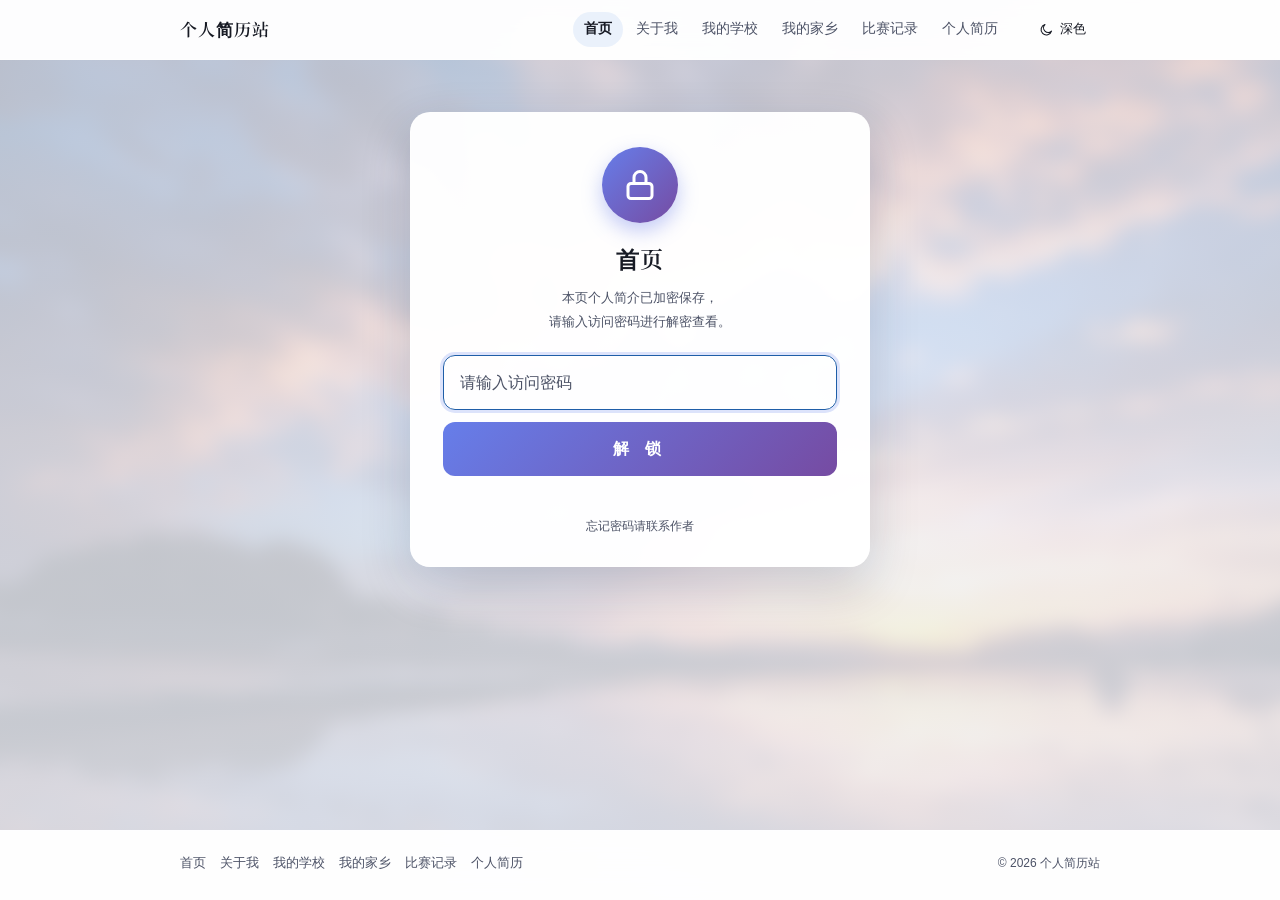
==== commit 53361dc1: "﻿解锁后翻页不再闪锁屏；核对并堵住明文泄漏；修复深色主题 一、翻页不再重复弹解锁（用户反馈） -------------------------------------------------- 根因" ====
--- a/index.html
+++ b/index.html
@@ -3,7 +3,7 @@
 <head>
   <meta charset="UTF-8">
   <meta name="viewport" content="width=device-width, initial-scale=1.0">
-  <meta name="description" content="个人简历网站首页：封面与全站目录。">
+  <meta name="description" content="个人简历网站首页。">
   <title>首页 · 个人简历站</title>
 
   <link rel="icon" type="image/svg+xml" href="assets/img/favicon.svg">
@@ -66,8 +66,8 @@
   </header>
 
   <main class="site-main">
-      <!-- ===== 锁屏门禁：正文是密文，解锁后才由脚本渲染出来 ===== -->
-      <div class="gate" id="gate">
+      <!-- ===== 锁屏门禁：默认 hidden，脚本确认需要密码时才显示 ===== -->
+      <div class="gate" id="gate" hidden>
         <div class="gate-inner">
           <div class="gate-ico" aria-hidden="true">
             <svg viewBox="0 0 24 24" width="36" height="36" fill="none"
@@ -109,9 +109,7 @@
       </nav>
 
       <p class="footer-meta">
-        <span>个人简历站 · © <span id="footerYear">2026</span></span>
-        <span aria-hidden="true"> · </span>
-        <a href="intro.html">联系方式见「个人简历」页</a>
+        <span>© <span id="footerYear">2026</span> 个人简历站</span>
       </p>
     </div>
   </footer>
@@ -138,7 +136,7 @@
   <script src="assets/js/gdit-crypto.js"></script>
   <script>
     /* ===== 本页密文（build.js 注入，base64；正文明文不在本文件里）===== */
-    var payload = {"v":1,"iter":20000,"salt":"876b1189bf311251af6898eeb32d7432","c":"qsvnmAu4mft9kVrodkjAZun6COWa/blOHy6AMKbDY4+dF2nnG5S1OnoV8Sp1JQK5vtmtOiX8tpwYj96M20+s35c8ANZqyiHehNgkzvPmMpeSgBg4fqC9SRNq2C9zUATWbvk9PKZygf1q3/Amtu2mjUPQANnvYTSiQyqeXcOmUl075QSA9LI2okYEWBaH6Q2U+b91/5PgymTGhqLAay8lbEGpooXaRGsVlG39QlQSYNnhe3srXmfbD/dcXjk2EgnHCT0uldZHrkInYxkVPNjMbbDetF9jD6m15195t6LviAGwezmQ/2fMaLKh/lwmCKpEphH2soKYoKzXA/vVMlobKgiX4mxErxFmbDjdk94qiixhZl5E2/btzL5dyg0SO6jlBQwO76+q+HEhE6CoPsdrbqSuF8NhZ8ZqIdqZKk0TihSXAqzIWu3W2Pw77gssz4EkC6JLBHH4l3HdxV58TKNYgerNb7Ak5BZUkvzer8xZ2WOBtNsOO0UW06v6MOBWd/[base64]/Y1loLK4Op7AgNQKzSAZgFDQJ9wMu6T8451kyuCXvnulV5TaGeMZoRvh9rubz5nWheAIBbovY15NcH4XpBEJxbA9fPqEzRFb37YvovAZsFEZKezNsbr8oLJbmBXYpPvypZawakFVgXbKAdD29K4LnN/jE8fK//[base64]/699KEmul33txXwixHf9XOFG6HLIVx9/aXS9TnEU8SelN3VoQyD6MFj4x93TwOSUNlyaHjoEQG0wU93NkactGpFRq8uZ6AlmyRmSyTu220N8sqyGzirnc7bP4ywYha1/KhRI5tjyiDLugu47ftj7EjKVR36DtSbWkopJfDWGGHX20ZR8w3WqOIKAh2OC9RCo3TLt5YjX/828xS/GgwTbJthTTEQP4NxsPIQSXoWNsjCMmF9Tib3Up1JygMsEa2FYKQ91TlQj2OT9RQolW6n/tIc3V2ZaoiZYyAKvW0SaDs8kGutxAoRtxquJmO8XMn+Ym2J159wDWx6ebscPgh+jGXn9++xg+6QJYz8VUcmfA4goxk9nBIEgfLtC6q/jA+tN2cf6nusfl+zVTUnhCSI1nKKEZceXv6qmtYVJb8Br6/q3sKFnpbGaJfKdnRrQa8BQW8ILAskc4hQnzWK3c8jIQ+aNU1iJ91TgOqXVyFtMJbotjJ+4Z/bTFMsXxOja0hJiYC0Xxbyh7P/oOmCoz40V9FvTOvrnrzOJ/KhtPJ5JGQQK5/T05o254Vvyo1YIo3pziXDNY/hlaH9ZGBkcEDUp2yZ5TPF4pgUOroHIwvLZ78rymRXWojKwORgsxjOOzXJIBsc8g9UuouGup3Z9l6mRYMUBNu4BLZLiSvDBYlyevGxRHjBBv8qg0BxRsNPBaHRbj80oh1iQrCyKDykrmbhIwEOCSMt3ITesnxVqlLvM2KSbSMQa8DT/HSbezMvYN3uxxgXBcMdml9Bxu5Bh+mtf20dxm6r0ytUyeOASRC8LDkJE4Y7/uAwPnK3m1+Zh/5l63kCVF3cwSkkb26mtHgPdLY9rSi8rSWnUnlya7Plh1wvJccYMLDiXe6+gw0qPeLbZzv2v2oraaSfnxdVLrdpvmN5XFBboOcley3sWy9XLw9+QSsR6FayxsnRDWL5fTqYPtsbqA40AoGLDirhsEiayUYC86SNeFvBZSdayzS0ZRPajQpamAsw29/gUtU6eyjWoe99VDln47lahSuk/GUXGjZnI4HclOri1+CQkAkMP1W62O4HBSMidGhH2Qi3hYUkzVvubtWR5Ct0/b3Lj91To47rP7mOVGE+6SkjGg8seg81S7S4LeW5nP2befhtUKeUsklX5WlcIYY3szguH2ZldeqOuy0cF0uuwx4MMavu16/+CXnfr0JTCFkpCW9DrkSnKpk59KUEXJXEvMqQ5d+mjPVXRjdbz3h0dqGcLV5Nb0dmPwFdAd/LPZHjjOdmuIgYSqA3wNE609AwOUhReGOQ1AphnRl6i69MDoUMTegWvpJnicxRHyCj05oIZd/ZNpZZcYK0+bYzVF5AA6KmnZ+jDW4XRw81VwjCMxWP9FlR8xDsbEyEOw9uj1ZqwIkLpmgZZ47jg7QxVZWOjNSe5aBzkQHRNvEwyaLPaTaXqPzV37Xz9S6YU9vrDh7aNm4NzzyX9LZCYzMe1QeJb6jSqbXPJ0pjNS/hpimJnxLhG40yhU3ULITI+0MN4Ca8Q0O4rFI1JJKZAcqQPlNShqnZhY8/u5R8f/VpXK1s28OnGPrbVtBAMbBOBItobFMnh5vATSZHJvPRJP4IaOeCRMSQsxKDfpGo1P4WDzKz4BjEBiPLU8res5GiXIavmVD8VrnNK7AjH3zofiQPogAtsLmMV07BM7dqTQVzNSWa3HexwQz7sXZiSBU/n1cGeOtmyH9G0yXabsZWpqiO+3zNiTBF1ofeKSS3K76XNA5L2gqg4no3LwBhYml+oWL9Dy3soVwwxunXZSkXZVWXVaNZWPB4bc7EBm3lX/WNOh2mMyX95RWi6OCL9/[base64]/2Q="};
+    var payload = {"v":1,"iter":20000,"salt":"3b0a514626031fcf619aa547a2c401d8","c":"SI0I7l8dAP0UTiKpfluLMne7jqFpIPGLwYD+sH2JQ7evR0WoNm5Mc7xf9QUaasrH0IPpDAMiNG1pb7QJ3/bIbjH+DMot5Ni5RcPiOTb3yJTOxtTc5voLUJJZeycNWDpOb+1IrC3y7KjFNqsz0OASBQlRmkHCxOE6AemYqjFuKqJkcEf4U114YnOknUjOekV3D77G7lvpXdRndmx+gTu2WgAGaMdbH33PJd1PdU3ZBQPzquNn3vznqKJnndgHVy0p51hI8SB8KrjHmzQODerBfXJ/I/P3WaFJOb8K6bR3r0Z73T+CaEbzP7JYRDbR2XBd3nFCFxS5O4gY4kUMO7QqsfuOz1gTNztGAfpHgXZwThcA+P9B8YLulUP1iOzdyIQPMPYCVAk4IBFQmcpeDr3pNeZWRQ7UIhvzBGXIAikwkK3OXrxHNTymhAImqR/KJT3vuQICA0TPzS+cGH/6rP1VOqusGKxBSA1H9ETR2h0sK69uP8FlHZpSzdW0fWq5OQPeqNt3344pPL+IczTOm8iLOckgyzJka09HKrEOTYUaK/3nNrdItlU8/iSsOt7cP8UoPTLxSTAsSJZwS+3bdbzjZJXlb5vCDFOpJFIxplNjWYXJ1K9WggWe/NM/Xcqu4GQJ2jh0oJvqcQ21TWwaLUBLsLP5LJKeWINfzQrXfu65w8KhX2unY/GywgAHcHPM5OjwP5u3X/2TLMuEDCKxQb0iqmi2GtLq0NMTz7FWqSBeSheDrqziEYdVZQA7QR7sZo/BbHWpGeMrSRlhcKmVfkmp//wU6YwE/xjTjWNVxIhmFb3AdrfNOPetzMn9zMxO6gOqiNRsSw1i7CBb5R1iyNKtqI9WtfjOU+5WDzF9XCM2CdiE7ZDdPrvu/1aq2va3N1lY3/JTIVIvMmrcWwbWmyaDHXxfqm9Cm/w1YgCJVHIOqF4VyqBIquNDQB3Uacda2DI6kMV5VJhOV1At1DJEVA9iPjSXYyEZaqoeJnrwX2qzGZQhJWz9iz6HhW8d/xTHz39gsN8XEIhGjFPJvupppOVy7yBtvSquZdGNI1zPjEGJpNmNSvGBLmElPiN1sOYODd4zPFSazqGPkV05O36sUL6VyZ1PDeGkBxpk91zMOKatJi8pOPldlSvo08Unj1REJGmR6k22TpxDXohrggZPv1RwK6FBttCCmyO2/+vcQoGbmDY4/v/CbtY5JF4q4uRwQYB5XuWQh28qgtwSKMYBih3gVnKVF+h/OfMK//jCOeRwdgZzDidbQOoAIhxStrtM/pz6d/VRiFPpETutrz2VbZgfDG3LG16GcYKWorQ/wskcS1NNMmafq9aGqw+CUbYFNILm/HdTL4M8ZTuxUV0U1I5jVUpBFrMS/oJN66gfunkAAtTtnNHMJyG1ALlR8Wf04Yh1Np+T069wgLN5VoLCjA8Ng9t8b4uYVM2YHo5Yy0muBpOjUImczYkFrJpSAYTuwEQo5RH0DA8ryYzLZJD7O/InnjbgvuHLpSRYUIm4yoaTxWFpMhuWq6N8Euv5s5q82W56X0ZgGR90tVLRlzuSALj21JCL0A2iKoMtrhLSMzYi/[base64]/atPBE+1d8RFNFL5kghF3dnHhP9emZOPXqunGmNeHaWIYawIipsmSNwZMoBlGKFWt9AqaSZ7pDL8Ltf/TG4ymRMMZl8h/V8Rd7yAIg4HxVsQOF3RrWR7yuCTdCU2Ef9LJTy0pIkDzn/NTe5j8qyOjt7a1SFxGGHda6CvicdD1nb1RMsxXqwkrmz31f16hf+g9SmAuHIveuWl+XriJHqa98JSsXyHQHmORLTX8q1MkGPCbTt9/AJp7yHiiCDx2p+JG3zUt4ASX44Y1pZr96mv8ucuZNLDefmqbKiNX9ClGUdOqkaDTs+AOSow9UXibC/9cPmzEsegOPqJ78LnhXR2rHM33p6CCzgXr+m6iG/qR9MieA8mll31E/TqG8KuLOuAh8bBS7+PUIAGwBNHq4PFPCEvdRjjJOGNSGqrOebpk7/MXM149uaBz4uMh7XZodzZEJUIJ6V5nyRyC8qCg9YYuLg8Pd7BdTyUT7TvN9HxZPwq/CIbtYb+qfOH/rFtoO4tNq0mGLM/Kt51fspbmw6YgmtAoOsTtjTG1c0EWGn1yM3MH2e+FFOnp8AVyvGAU4pcIYY9xoeCOGuZVVEtvKfp2Werhf/mVFJrGM32KYpuigz+C5dVOQUZAIjn4o/Inkrb05qX8Brq1pH1mSQUsBrngBziTNJJlEb6RsHznrRvd9uT/p/9RYporarrwwAZIvGnIsNgLZllsLoHxiL2+g6P3nXxrArumB3ajibPLMed+3mstv1AES4Cb3meKNfjWTR/[base64]/leocalz0p/sG/cQ4+/kil3mbSCrDwdHq7HIdnRVLUeGjQDHc+uXQt0Yy3p5aBbqIrEfyWUcN0SzbHb+hqpZl5yOw44AOngp83pdYvJZiK1zApd5ferOmVJfzIdXTd+jiLxw2pm7y8CGtN2Oes6i4rbj+VDhCdcr//wMjQPuBxS3xk9U7LgdKHJ1ikKXU2v0yFIS/ekVcPZHvhxTZbXN3OGFTEclvks/oxQqQTsggdZZOwNpL8//QnrPXVBU6I8TvS6cimjUJImtNUIYjwgmzyiUUaxasNTvoEOABP0s2nxTfr3fqVg+PLoXQAm+WzOqsmyvGuEVr9pRVWlzf5hs3/mDK72mFRNXmU/5yFpDnndD8OVmigQShSv66rnwCJgPaGRe7hmi3GloVjdBlSGZJCZznxs5DOwDuozzUvassNzvINJVsjHqy9xdbzpXA3avZj8/PoU8YnVuuwtQRDzx0kJj6SwUhfR8GZJRp5+NefP9Lzz7fFVW4hx2odZGosnZ+n6saJNltB5mlhWmldAl/9bFcuAcJ0Jg3bOunTKfDuX5tSySB/sIbqk6caY5QZUhsoX4XhJ+eRxqrsGHgAqOASsxfJvlwxCqXNfJJeSI56i/gKqRDJvJWJdOcacdouAIdCiazQPPg8Co9S0S67mQ7Dn4dWmAsIc6j7H/t+uMm1rcsx/t2QZOE2iY1AnjdG3aVDKLY="};
 
     (function () {
       'use strict';
@@ -249,29 +247,44 @@
         if (e.key === "Escape") { input.value = ""; }
       });
 
+      /* ================================================================
+         解锁流程（锁屏默认 hidden，只在确实需要密码时才显示）
+         1) 会话里有密码 -> 静默解密；成功就直接进正文，全程不出现锁屏
+         2) 静默解密失败（比如重新 build 换了密码）-> 丢掉旧密码，显示锁屏
+         3) 地址栏带 ?pw= / #pw= -> 显示锁屏并预填，等用户点解锁
+         4) 什么都没有 -> 显示锁屏
+         ================================================================ */
+
+      function openGate() {
+        gate.hidden = false;
+      }
+
       /* ---- 1) 本次会话已解锁过：直接进正文，不再弹锁屏 ---- */
       var saved = readSession();
+      var unlocked = false;
       if (saved) {
         setBusy(true);
-        var ok = attempt(saved, true);
+        unlocked = attempt(saved, true);
         setBusy(false);
-        if (!ok) clearSession(); // 存的是旧密码（比如重新 build 换了密码），丢掉重来
-      }
-
-      /* ---- 2) 地址栏 ?pw= / #pw=：填进输入框，等用户点解锁 ---- */
-      if (!gate.hidden) {
+        if (!unlocked) clearSession(); // 旧密码（比如重新 build 换了密码），丢掉重来
+      }
+
+      /* ---- 2) 还没解锁：这时候才需要锁屏 ---- */
+      if (!unlocked) {
+        // 先把 ?pw= / #pw= 取出来并清掉地址栏，再显示锁屏，避免闪一下空输入框
         var fromUrl = takePwFromUrl();
+        openGate();
         if (fromUrl) {
           input.value = fromUrl;
-          input.style.borderColor = "#8fb6ec";
-          input.style.boxShadow = "0 0 0 3px rgba(143,182,236,0.25)";
+          input.style.borderColor = "#a8c8f5";
+          input.style.boxShadow = "0 0 0 3px rgba(168,200,245,0.25)";
           input.focus();
           input.select();
         } else {
           input.focus();
         }
         input.addEventListener("input", function () {
-          if (input.style.borderColor === "rgb(143, 182, 236)") {
+          if (input.style.borderColor === "rgb(168, 200, 245)") {
             input.style.borderColor = "";
             input.style.boxShadow = "";
           }
--- a/assets/css/site.css
+++ b/assets/css/site.css
@@ -22,6 +22,12 @@
 
 /* ===========================================================================
    1. 设计令牌：颜色 / 字体 / 尺寸
+   ---------------------------------------------------------------------------
+   【对比度约定（改颜色前必读）】
+     深色底上的文字必须真的比底亮很多，不能只靠「看起来灰一点」。
+     下面所有色值都按 WCAG 2.1 AA 校验过（正文 ≥ 4.5:1，大字 ≥ 3:1），
+     最坏情况的背景已经算进去了：背景图最亮的一块经遮罩压暗后的颜色。
+     改色后请重跑对比度检查（见 README「对比度」一节）。
    =========================================================================== */
 
 :root {
@@ -30,24 +36,49 @@
   --brand-dark: #164a87;
   --brand-light: #eaf2fb;
 
-  /* ---- 中性色：正文 ---- */
+  /* ---- 简历纸内的文字色（面板是白底，用深色字） ---- */
   --text: #2a2a2a;
-  --muted: #666;
+  --muted: #5f5f5f;   /* 比原来的 #666 再深一档，白底上 6.4:1 */
   --border: #d8d8d8;
 
   /* ---- 简历纸 ---- */
   --bg: #f2f2f2;
   --paper: #ffffff;
 
-  /* ---- 页面外壳（深色外观为默认，改动前请确认用户是故意切换风格） ---- */
+  /* ---- 页面外壳公共色 ---- */
   --shell-bg: #1b1b23;          /* 背景图没加载出来时的兜底底色 */
-  --shell-surface: rgba(26, 27, 38, 0.78);   /* 页头 / 页脚 / 卡片底 */
-  --shell-surface-solid: #20212e;
-  --shell-border: rgba(255, 255, 255, 0.14);
-  --shell-text: #eef1fb;
-  --shell-muted: #a7aec9;
-  --shell-accent: #8fb6ec;      /* 深色底上的品牌蓝（提亮，保证对比度） */
+
+  /* ---- 深色外观（默认）----
+     外壳面用「几乎不透明」的深色：半透明会让背景图透上来，
+     文字对比度就再也保证不了了（原来 .78 的半透明让正文掉到 4.77:1）。 */
+  --shell-surface: rgba(18, 19, 28, 0.97);
+  --shell-border: rgba(255, 255, 255, 0.18);
+  --shell-text: #f2f5ff;        /* 提亮，16.0:1 */
+  --shell-muted: #ccd4ea;       /* 次要文字：5.6:1（原 #a7aec9 只有 2.44:1） */
+  --shell-accent: #a8c8f5;      /* 链接/目录编号：5.9:1（原 #8fb6ec 只有 2.58:1） */
   --shell-shadow: 0 18px 50px rgba(0, 0, 0, 0.45);
+
+  /* ---- 内容面板（简历纸底色，深/浅主题下都是浅色纸）----
+     深色主题里它也是白纸 —— 原来这里错用了深色 #20212e，
+     而面板里的正文色是 --text #2a2a2a，结果正文对比度只有 1.11:1，
+     等于深色主题下整篇简历基本看不见。 */
+  --card-surface: #ffffff;
+  --card-text: #23262e;
+  --card-muted: #55596b;
+  --card-border: #e3e6ee;
+
+  /* 简历模板自己的令牌（映射见 build.js 的 buildResumeCss）。
+     --ink-bg 只被 resume.css 的 `html, body { background: var(--ink-bg) }` 引用，
+     而 site.css 的 body 规则优先级更高，所以它实际不生效 —— 留在这里只是
+     为了让聚合后的 resume.css 里没有未定义的变量。 */
+  --ink: var(--card-text);
+  --ink-muted: var(--card-muted);
+  --ink-label: var(--card-text);
+  --ink-bg: #f2f2f2;
+
+  /* ---- 门禁（锁屏）卡片：深色主题下也跟随外壳，浅色主题见下 ---- */
+  --gate-text: var(--shell-text);
+  --gate-muted: var(--shell-muted);
 
   /* ---- 尺寸与节奏 ---- */
   --shell-width: 960px;
@@ -62,13 +93,42 @@
 
 /* ---- 浅色外观：点页头「浅色」按钮切换，选择存 localStorage ---- */
 :root[data-theme="light"] {
-  --shell-surface: rgba(255, 255, 255, 0.86);
-  --shell-surface-solid: #ffffff;
-  --shell-border: rgba(31, 94, 168, 0.18);
-  --shell-text: #1f2333;
-  --shell-muted: #5c6479;
+  --shell-surface: rgba(255, 255, 255, 0.97);
+  --shell-text: #171a24;
+  --shell-muted: #4c5266;       /* 6.9:1（原 #5c6479 是 4.44:1，临界失败） */
   --shell-accent: var(--brand);
   --shell-shadow: 0 18px 50px rgba(20, 40, 80, 0.18);
+
+  --card-surface: #ffffff;
+  --card-text: #23262e;
+  --card-muted: #55596b;
+  --card-border: #e3e6ee;
+}
+
+/* ---- 深色外观：卡片 / 简历纸也转成深色 ----
+   ---------------------------------------------------------------------------
+   原来自始至终没人定义 :root[data-theme="dark"]，所以「深色主题」只改了外壳，
+   而 --card-surface 一直是白 —— 深色主题下会看到一大块白纸，很刺眼。
+   下面把卡片、简历纸、简历顶部装饰条、头像描边一并转成深色。
+   （注意：--ink-* 是简历模板自己的令牌，映射见 build.js 的 buildResumeCss；）
+   （--ink-bg 只落给 body，而 site.css 的 body 规则优先级更高，用不到它。） */
+:root[data-theme="dark"] {
+  --card-surface: #1d1f2b;
+  --card-text: #e9edf8;
+  --card-muted: #b4bcd2;
+  --card-border: #343a4d;
+
+  --ink: var(--card-text);
+  --ink-muted: var(--card-muted);
+  --ink-label: var(--card-text);
+
+  --resume-head-bg: #262937;    /* 简历顶部座右铭条 */
+  --stripe-white: #1d1f2b;      /* 斜条纹里的「白」格，深色下换成纸色 */
+}
+
+:root[data-theme="light"] {
+  --resume-head-bg: #f5f5f5;
+  --stripe-white: #ffffff;
 }
 
 /* ===========================================================================
@@ -289,7 +349,7 @@
   margin: 24px auto 0;
   padding: 34px 32px 30px;
   text-align: center;
-  background: var(--shell-surface-solid);
+  background: var(--shell-surface);
   border: 1px solid var(--shell-border);
   border-radius: var(--radius-lg);
   box-shadow: var(--shell-shadow);
@@ -403,8 +463,8 @@
    =========================================================================== */
 
 .panel {
-  background: var(--shell-surface-solid);
-  border: 1px solid var(--shell-border);
+  background: var(--card-surface);
+  border: 1px solid var(--card-border);
   border-radius: var(--radius-lg);
   box-shadow: var(--shell-shadow);
   padding: 26px 30px 30px;
@@ -438,14 +498,26 @@
   color: var(--shell-muted);
 }
 
-/* 简历正文里的深色文字：卡片底是白的，正文一律用深色 */
-.panel,
-.panel p,
-.panel li,
-.panel .entry-body,
-.panel .bullets li,
-.panel .self-eval {
-  color: var(--text);
+/* 简历正文的文字色
+   ---------------------------------------------------------------------------
+   面板是白纸，正文必须用深色字。这里不在 .panel 上直接写 color，
+   而是**把 --text / --muted 两个变量在面板作用域内重绑成浅色纸专用的值**：
+     --text  -> --card-text  （#23262e，白底 13.4:1）
+     --muted -> --card-muted （#55596b，白底 7.1:1）
+   这样面板里所有沿用 `color: var(--text)` / `var(--muted)` 的既有规则
+   （.entry-head .time、.info-item .label、.course-list…）会自动跟着走，
+   不必逐条去改，也不会漏掉某一个。
+   原来这里只写 `color: var(--text)`，漏掉了 --muted —— 在深色主题下
+   --muted 是给深底用的浅灰，放到白纸面板上就几乎看不见了。 */
+.panel {
+  --text: var(--card-text);
+  --muted: var(--card-muted);
+  --border: var(--card-border);
+  color: var(--card-text);
+}
+
+.panel .section-note {
+  color: var(--card-muted);
 }
 
 .panel .section-title { color: #fff; }
@@ -537,7 +609,7 @@
   display: flex;
   gap: 14px;
   padding: 11px 0;
-  border-bottom: 1px solid #f0f0f5;
+  border-bottom: 1px solid var(--card-border);
 }
 
 .info-item:last-child {
@@ -600,7 +672,7 @@
 
 /* 不能点的标签（比如「健身」）用灰底，区别于可跳转的链接 */
 .tag-plain {
-  color: var(--muted);
+  color: var(--card-muted);
   background: #eef0f5;
 }
 
@@ -618,9 +690,19 @@
 .resume-head {
   position: relative;
   padding: 22px 30px;
-  background: #f5f5f5;
+  background: var(--resume-head-bg);
   border-bottom: 2px solid var(--brand);
   overflow: hidden;
+}
+
+/* 深色主题下座右铭用亮蓝，否则 #164a87 在深底上几乎看不见 */
+:root[data-theme="dark"] .motto {
+  color: var(--shell-accent);
+}
+
+/* 深色主题下头像描边跟随卡片描边色 */
+:root[data-theme="dark"] .info-grid .avatar img {
+  border-color: var(--card-border);
 }
 
 .motto {
@@ -631,7 +713,8 @@
   letter-spacing: .5px;
 }
 
-/* 纯 CSS 渐变条纹，无图片依赖 */
+/* 纯 CSS 渐变条纹，无图片依赖。
+   ⚠️ 深色主题下原本的 #ffffff 白格会刺眼，改用 --stripe-white 跟随主题。 */
 .diagonal-stripes {
   position: absolute;
   top: 0;
@@ -642,8 +725,8 @@
     -45deg,
     var(--brand) 0,
     var(--brand) 14px,
-    #ffffff 14px,
-    #ffffff 28px
+    var(--stripe-white) 14px,
+    var(--stripe-white) 28px
   );
   opacity: .85;
 }
@@ -688,6 +771,22 @@
   background: var(--brand-light);
 }
 
+/* ---- 名片式清单：标签 + 内容（城市名片 / 学校信息用） ---- */
+.city-facts {
+  margin: 4px 0 0;
+  padding-left: 20px;
+}
+
+.city-facts li {
+  margin: 6px 0;
+  font-size: 13.5px;
+  line-height: 1.75;
+}
+
+.city-facts b {
+  color: var(--brand-dark);
+}
+
 /* ---- 课程列表 ---- */
 .course-list {
   margin: 4px 0 0;
@@ -698,6 +797,108 @@
   margin: 6px 0;
   font-size: 13.5px;
   line-height: 1.75;
+}
+
+/* ===========================================================================
+   7d. 项目卡片 + 截图展位（比赛项目介绍用）
+   =========================================================================== */
+
+.project-card {
+  text-align: center;
+  padding: 28px 30px;
+}
+
+.project-tag {
+  display: inline-block;
+  margin-bottom: 14px;
+  padding: 4px 14px;
+  font-size: 12px;
+  letter-spacing: 1px;
+  color: var(--brand);
+  background: var(--brand-light);
+  border-radius: var(--radius-pill);
+}
+
+.project-name {
+  margin: 0;
+  font-family: var(--font-serif);
+  font-size: 26px;
+  font-weight: 600;
+  letter-spacing: 3px;
+}
+
+.project-name span {
+  display: block;
+  margin-top: 6px;
+  font-family: var(--font-sans);
+  font-size: 13px;
+  font-weight: 400;
+  letter-spacing: 1px;
+  color: var(--muted);
+}
+
+.project-role {
+  margin: 14px 0 0;
+  font-size: 13.5px;
+  color: var(--muted);
+}
+
+/* ---- 关键指标：一横排数字 ---- */
+.stat-row {
+  display: flex;
+  flex-wrap: wrap;
+  gap: 12px;
+  margin: 0;
+  padding: 0;
+  list-style: none;
+}
+
+.stat-row li {
+  flex: 1 1 140px;
+  padding: 14px 16px;
+  text-align: center;
+  background: var(--brand-light);
+  border-radius: var(--radius-md);
+}
+
+.stat-row b {
+  display: block;
+  font-size: 17px;
+  color: var(--brand-dark);
+}
+
+.stat-row span {
+  font-size: 12.5px;
+  color: var(--muted);
+}
+
+/* ---- 截图展位：两列自适应 ---- */
+.shot-grid {
+  display: grid;
+  grid-template-columns: repeat(auto-fit, minmax(280px, 1fr));
+  gap: 20px;
+}
+
+.shot {
+  margin: 0;
+}
+
+.shot img {
+  width: 100%;
+  border: 1px solid var(--border);
+  border-radius: var(--radius-md);
+  background: #fff;
+}
+
+.shot figcaption {
+  margin-top: 9px;
+  font-size: 12.5px;
+  line-height: 1.6;
+  color: var(--muted);
+}
+
+.shot figcaption b {
+  color: var(--text);
 }
 
 /* ===========================================================================
--- a/assets/css/resume.css
+++ b/assets/css/resume.css
@@ -16,25 +16,13 @@
 }
 /* ===== 简历模板 · 蓝色商务风 ===== */
 
-:root {
-  --brand: #1f5ea8;           /* 深蓝主色：标题块、装饰条纹 */
-  --brand-dark: #164a87;
-  --brand-light: #eaf2fb;     /* 浅蓝辅助 */
-  --text: #2a2a2a;            /* 正文深色 */
-  --muted: #666;              /* 次要文字 */
-  --label: #333;              /* 字段标签 */
-  --border: #d8d8d8;
-  --bg: #f2f2f2;              /* 页面底色 */
-  --paper: #ffffff;           /* 简历纸色 */
-}
-
 * { box-sizing: border-box; }
 
 html, body {
   margin: 0;
   padding: 0;
-  background: var(--bg);
-  color: var(--text);
+  background: var(--ink-bg);
+  color: var(--ink);
   font: 14px/1.7 "Microsoft YaHei", "PingFang SC", "Helvetica Neue", Arial, sans-serif;
   -webkit-font-smoothing: antialiased;
 }
@@ -46,7 +34,7 @@
   width: 100%;
   max-width: 860px;
   margin: 24px auto;
-  background: var(--paper);
+  background: var(--card-surface);
   box-shadow: 0 2px 16px rgba(0, 0, 0, 0.08);
   padding: 0;
   overflow: hidden;
@@ -121,12 +109,12 @@
 .info-col p {
   margin: 4px 0;
   font-size: 13.5px;
-  color: var(--text);
+  color: var(--ink);
   white-space: nowrap;
 }
 
 .info-col .label {
-  color: var(--label);
+  color: var(--ink-label);
   font-weight: 600;
   display: inline-block;
   min-width: 72px;
@@ -140,7 +128,7 @@
   width: 100px;
   height: 120px;
   object-fit: cover;
-  border: 1px solid var(--border);
+  border: 1px solid var(--card-border);
   background: var(--brand-light);
 }
 
@@ -159,13 +147,13 @@
 }
 
 .entry-head .time {
-  color: var(--muted);
+  color: var(--ink-muted);
   font-size: 13px;
 }
 
 .entry-head .school {
   font-weight: 700;
-  color: var(--text);
+  color: var(--ink);
 }
 
 .entry-head .degree {
@@ -176,7 +164,7 @@
 .entry-body {
   margin: 4px 0 8px;
   font-size: 13.5px;
-  color: var(--text);
+  color: var(--ink);
 }
 
 /* ===== 要点列表 ===== */
@@ -188,7 +176,7 @@
 .bullets li {
   margin: 3px 0;
   font-size: 13.5px;
-  color: var(--text);
+  color: var(--ink);
 }
 
 /* ===== 自我评价 ===== */
@@ -196,7 +184,7 @@
   margin: 4px 0 18px;
   font-size: 13.5px;
   line-height: 1.85;
-  color: var(--text);
+  color: var(--ink);
 }
 
 /* ===== 小屏自适应（≤ 640px） ===== */
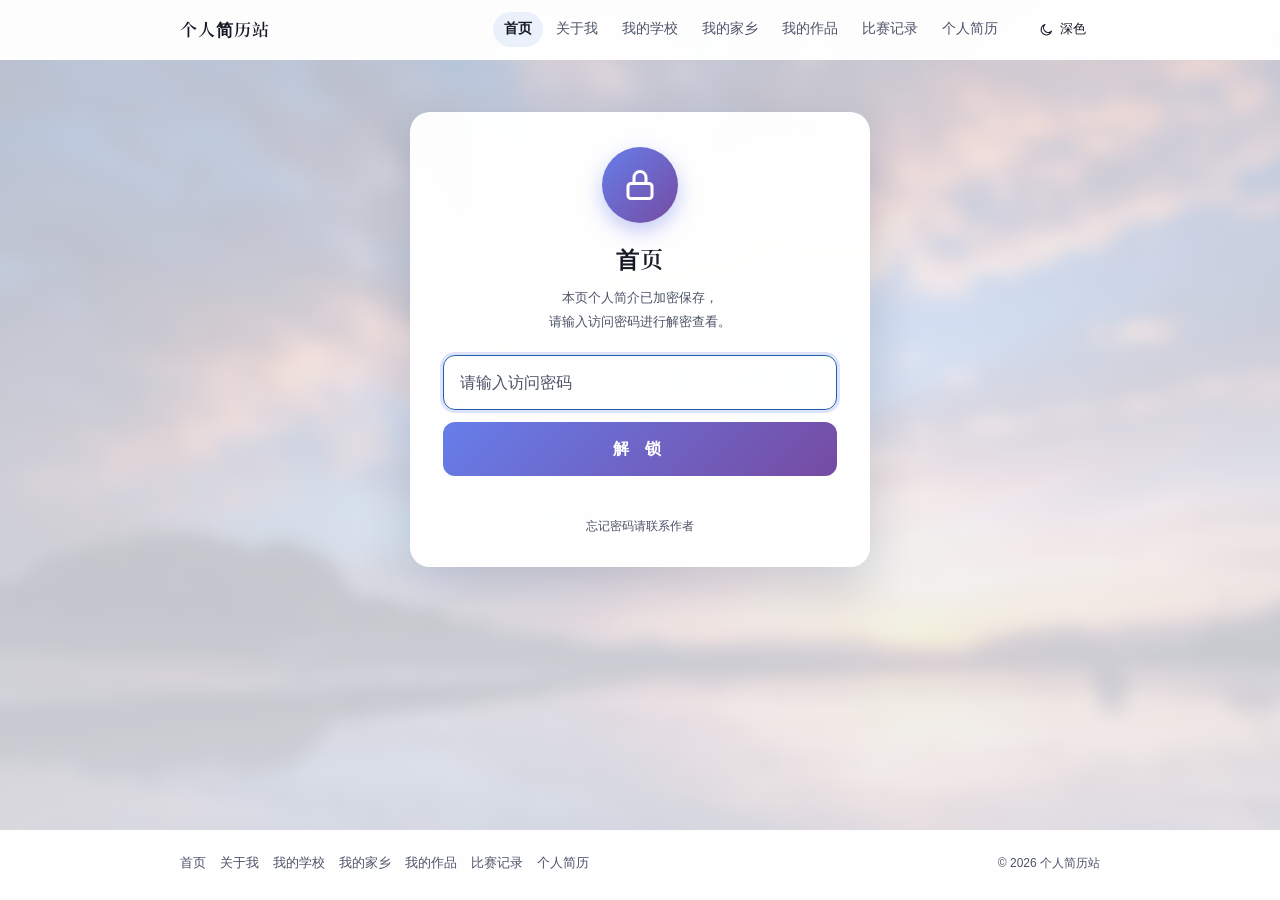
==== commit d571974f: "﻿新增「我的作品」页（7 页）；首屏体积从 1.04MB 降到 100KB 一、新增「我的作品」页（works.html，导航顺序第 05） -----------------------------" ====
--- a/index.html
+++ b/index.html
@@ -8,12 +8,17 @@
 
   <link rel="icon" type="image/svg+xml" href="assets/img/favicon.svg">
 
+  <!-- 关键资源预加载：背景图是首屏可见背景，越早开始下载越好；
+       gdit-crypto.js 是解锁流程的依赖，不能等到解析完才去拿。 -->
+  <link rel="preload" as="image" href="assets/img/default-blur.webp?v=89836fc8" fetchpriority="high">
+  <link rel="preload" as="script" href="assets/js/gdit-crypto.js?v=e35b370f">
+
   <!-- 首屏防闪烁样式：必须在 site.css 之前，见 gate.css 顶部注释 -->
-  <link rel="stylesheet" href="assets/css/gate.css">
-  <!-- 整站设计系统（背景模糊 10px、蓝色商务风、页头页脚…） -->
-  <link rel="stylesheet" href="assets/css/site.css">
+  <link rel="stylesheet" href="assets/css/gate.css?v=f0db97cf">
+  <!-- 整站设计系统（背景、蓝色商务风、页头页脚…） -->
+  <link rel="stylesheet" href="assets/css/site.css?v=ec2e54d8">
   <!-- 简历正文排版（由 jianli/ 生成，只含排版不含资料） -->
-  <link rel="stylesheet" href="assets/css/resume.css">
+  <link rel="stylesheet" href="assets/css/resume.css?v=03edf251">
   <meta name="keywords" content="个人简历, 人工智能技术应用, 大模型开发, 智能体开发">
   <!-- 主题初始化：必须在解析阶段执行，否则首帧会从深色跳成浅色（闪烁） -->
   <script>
@@ -29,7 +34,7 @@
       document.documentElement.setAttribute('data-theme', t);
     })();
   </script>
-  <script src="assets/js/site.js" defer></script>
+  <script src="assets/js/site.js?v=ed7e8a77" defer></script>
 </head>
 <body>
 
@@ -45,6 +50,7 @@
           <a href="about.html">关于我</a>
           <a href="school.html">我的学校</a>
           <a href="hometown.html">我的家乡</a>
+          <a href="works.html">我的作品</a>
           <a href="records.html">比赛记录</a>
           <a href="intro.html">个人简历</a>
       </nav>
@@ -104,6 +110,7 @@
           <a href="about.html">关于我</a>
           <a href="school.html">我的学校</a>
           <a href="hometown.html">我的家乡</a>
+          <a href="works.html">我的作品</a>
           <a href="records.html">比赛记录</a>
           <a href="intro.html">个人简历</a>
       </nav>
@@ -133,10 +140,10 @@
     <p style="text-align:center;color:#a7aec9">本页需要启用 JavaScript 才能解密显示正文。</p>
   </noscript>
 
-  <script src="assets/js/gdit-crypto.js"></script>
+  <script src="assets/js/gdit-crypto.js?v=e35b370f"></script>
   <script>
     /* ===== 本页密文（build.js 注入，base64；正文明文不在本文件里）===== */
-    var payload = {"v":1,"iter":20000,"salt":"3b0a514626031fcf619aa547a2c401d8","c":"SI0I7l8dAP0UTiKpfluLMne7jqFpIPGLwYD+sH2JQ7evR0WoNm5Mc7xf9QUaasrH0IPpDAMiNG1pb7QJ3/bIbjH+DMot5Ni5RcPiOTb3yJTOxtTc5voLUJJZeycNWDpOb+1IrC3y7KjFNqsz0OASBQlRmkHCxOE6AemYqjFuKqJkcEf4U114YnOknUjOekV3D77G7lvpXdRndmx+gTu2WgAGaMdbH33PJd1PdU3ZBQPzquNn3vznqKJnndgHVy0p51hI8SB8KrjHmzQODerBfXJ/I/P3WaFJOb8K6bR3r0Z73T+CaEbzP7JYRDbR2XBd3nFCFxS5O4gY4kUMO7QqsfuOz1gTNztGAfpHgXZwThcA+P9B8YLulUP1iOzdyIQPMPYCVAk4IBFQmcpeDr3pNeZWRQ7UIhvzBGXIAikwkK3OXrxHNTymhAImqR/KJT3vuQICA0TPzS+cGH/6rP1VOqusGKxBSA1H9ETR2h0sK69uP8FlHZpSzdW0fWq5OQPeqNt3344pPL+IczTOm8iLOckgyzJka09HKrEOTYUaK/3nNrdItlU8/iSsOt7cP8UoPTLxSTAsSJZwS+3bdbzjZJXlb5vCDFOpJFIxplNjWYXJ1K9WggWe/NM/Xcqu4GQJ2jh0oJvqcQ21TWwaLUBLsLP5LJKeWINfzQrXfu65w8KhX2unY/GywgAHcHPM5OjwP5u3X/2TLMuEDCKxQb0iqmi2GtLq0NMTz7FWqSBeSheDrqziEYdVZQA7QR7sZo/BbHWpGeMrSRlhcKmVfkmp//wU6YwE/xjTjWNVxIhmFb3AdrfNOPetzMn9zMxO6gOqiNRsSw1i7CBb5R1iyNKtqI9WtfjOU+5WDzF9XCM2CdiE7ZDdPrvu/1aq2va3N1lY3/JTIVIvMmrcWwbWmyaDHXxfqm9Cm/w1YgCJVHIOqF4VyqBIquNDQB3Uacda2DI6kMV5VJhOV1At1DJEVA9iPjSXYyEZaqoeJnrwX2qzGZQhJWz9iz6HhW8d/xTHz39gsN8XEIhGjFPJvupppOVy7yBtvSquZdGNI1zPjEGJpNmNSvGBLmElPiN1sOYODd4zPFSazqGPkV05O36sUL6VyZ1PDeGkBxpk91zMOKatJi8pOPldlSvo08Unj1REJGmR6k22TpxDXohrggZPv1RwK6FBttCCmyO2/+vcQoGbmDY4/v/CbtY5JF4q4uRwQYB5XuWQh28qgtwSKMYBih3gVnKVF+h/OfMK//jCOeRwdgZzDidbQOoAIhxStrtM/pz6d/VRiFPpETutrz2VbZgfDG3LG16GcYKWorQ/wskcS1NNMmafq9aGqw+CUbYFNILm/HdTL4M8ZTuxUV0U1I5jVUpBFrMS/oJN66gfunkAAtTtnNHMJyG1ALlR8Wf04Yh1Np+T069wgLN5VoLCjA8Ng9t8b4uYVM2YHo5Yy0muBpOjUImczYkFrJpSAYTuwEQo5RH0DA8ryYzLZJD7O/InnjbgvuHLpSRYUIm4yoaTxWFpMhuWq6N8Euv5s5q82W56X0ZgGR90tVLRlzuSALj21JCL0A2iKoMtrhLSMzYi/[base64]/atPBE+1d8RFNFL5kghF3dnHhP9emZOPXqunGmNeHaWIYawIipsmSNwZMoBlGKFWt9AqaSZ7pDL8Ltf/TG4ymRMMZl8h/V8Rd7yAIg4HxVsQOF3RrWR7yuCTdCU2Ef9LJTy0pIkDzn/NTe5j8qyOjt7a1SFxGGHda6CvicdD1nb1RMsxXqwkrmz31f16hf+g9SmAuHIveuWl+XriJHqa98JSsXyHQHmORLTX8q1MkGPCbTt9/AJp7yHiiCDx2p+JG3zUt4ASX44Y1pZr96mv8ucuZNLDefmqbKiNX9ClGUdOqkaDTs+AOSow9UXibC/9cPmzEsegOPqJ78LnhXR2rHM33p6CCzgXr+m6iG/qR9MieA8mll31E/TqG8KuLOuAh8bBS7+PUIAGwBNHq4PFPCEvdRjjJOGNSGqrOebpk7/MXM149uaBz4uMh7XZodzZEJUIJ6V5nyRyC8qCg9YYuLg8Pd7BdTyUT7TvN9HxZPwq/CIbtYb+qfOH/rFtoO4tNq0mGLM/Kt51fspbmw6YgmtAoOsTtjTG1c0EWGn1yM3MH2e+FFOnp8AVyvGAU4pcIYY9xoeCOGuZVVEtvKfp2Werhf/mVFJrGM32KYpuigz+C5dVOQUZAIjn4o/Inkrb05qX8Brq1pH1mSQUsBrngBziTNJJlEb6RsHznrRvd9uT/p/9RYporarrwwAZIvGnIsNgLZllsLoHxiL2+g6P3nXxrArumB3ajibPLMed+3mstv1AES4Cb3meKNfjWTR/[base64]/leocalz0p/sG/cQ4+/kil3mbSCrDwdHq7HIdnRVLUeGjQDHc+uXQt0Yy3p5aBbqIrEfyWUcN0SzbHb+hqpZl5yOw44AOngp83pdYvJZiK1zApd5ferOmVJfzIdXTd+jiLxw2pm7y8CGtN2Oes6i4rbj+VDhCdcr//wMjQPuBxS3xk9U7LgdKHJ1ikKXU2v0yFIS/ekVcPZHvhxTZbXN3OGFTEclvks/oxQqQTsggdZZOwNpL8//QnrPXVBU6I8TvS6cimjUJImtNUIYjwgmzyiUUaxasNTvoEOABP0s2nxTfr3fqVg+PLoXQAm+WzOqsmyvGuEVr9pRVWlzf5hs3/mDK72mFRNXmU/5yFpDnndD8OVmigQShSv66rnwCJgPaGRe7hmi3GloVjdBlSGZJCZznxs5DOwDuozzUvassNzvINJVsjHqy9xdbzpXA3avZj8/PoU8YnVuuwtQRDzx0kJj6SwUhfR8GZJRp5+NefP9Lzz7fFVW4hx2odZGosnZ+n6saJNltB5mlhWmldAl/9bFcuAcJ0Jg3bOunTKfDuX5tSySB/sIbqk6caY5QZUhsoX4XhJ+eRxqrsGHgAqOASsxfJvlwxCqXNfJJeSI56i/gKqRDJvJWJdOcacdouAIdCiazQPPg8Co9S0S67mQ7Dn4dWmAsIc6j7H/t+uMm1rcsx/t2QZOE2iY1AnjdG3aVDKLY="};
+    var payload = {"v":1,"iter":20000,"salt":"3b0a514626031fcf619aa547a2c401d8","c":"SI0I7l8dAP0UTiKpfluLMne7jqFpIPGLwYD+sH2JQ7evR0WoNm5Mc7xf9QUaasrH0IPpDAMiNG1pb7QJ3/bIbjH+DMot5Ni5RcPiOTb3yJTOxtTc5voLUJJZeycNWDpOb+1IrC3y7KjFNqsz0OASBQlRmkHCxOE6AemYqjFuKqJkcEf4U114YnOknUjOekV3D77G7lvpXdRndmx+gTu2WgAGaMdbH33PJd1PdU3ZBQPzquNn3vznqKJnndgHVy0p51hI8SB8KrjHmzQODerBfXJ/I/P3WaFJOb8K6bR3r0Z73T+CaEbzP7JYRDbR2XBd3nFCFxS5O4gY4kUMO7QqsfuOz1gTNztGAfpHgXZwThcA+P9B8YLulUP1iOzdyIQPMPYCVAk4IBFQmcpeDr3pNeZWRQ7UIhvzBGXIAikwkK3OXrxHNTymhAImqR/KJT3vuQICA0TPzS+cGH/6rP1VOqusGKxBSA1H9ETR2h0sK69uP8FlHZpSzdW0fWq5OQPeqNt3344pPL+IczTOm8iLOckgyzJka09HKrEOTYUaK/3nNrdItlU8/iSsOt7cP8UoPTLxSTAsSJZwS+3bdbzjZJXlb5vCDFOpJFIxplNjWYXJ1K9WggWe/NM/Xcqu4GQJ2jh0oJvqcQ21TWwaLUBLsLP5LJKeWINfzQrXfu65w8KhX2unY/GywgAHcHPM5OjwP5u3X/2TLMuEDCKxQb0iqmi2GtLq0NMTz7FWqSBeSheDrqziEYdVZQA7QR7sZo/BbHWpGeMrSRlhcKmVfkmp//wU6YwE/xjTjWNVxIhmFb3AdrfNOPetzMn9zMxO6gOqiNRsSw1i7CBb5R1iyNKtqI9WtfjOU+5WDzF9XCM2CdiE7ZDdPrvu/1aq2va3N1lY3/JTIVIvMmrcWwbWmyaDHXxfqm9Cm/w1YgCJVHIOqF4VyqBIquNDQB3Uacda2DI6kMV5VJhOV1At1DJEVA9iPjSXYyEZaqoeJnrwX2qzGZQhJWz9iz6HhW8d/xTHz39gsN8XEIhGjFPJvupppOVy7yBtvSquZdGNI1zPjEGJpNmNSvGBLmElPiN1sOYODd4zPFSazqGPkV05O36sUL6VyZ1PDeGkBxpk91zMOKatJi8pOPldlSvo08Unj1REJGmR6k22TpxDXohrggZPv1RwK6FBttCCmyO2/+vcQoGbmDY4/v/CbtY5JF4q4uRwQYB5XuWQh28qgtwSKMYBih3gVnKVF+h/OfMK//jCOeRwdgZzDidbQOoAIhxStrtM/pz6d/VRiFPpETutrz2VbZgfDG3LG16GcYKWorQ/wskcS1NNMmafq9aGqw+CUbYFNILm/HdTL4M8ZTuxUV0U1I5jVUpBFrMS/oJN66gfunkAAtTtnNHMJyG1ALlR8Wf04Yh1Np+T069wgLN5VoLCjA8Ng9t8b4uYVM2YHo5Yy0muBpOjUImczYkFrJpSAYTuwEQo5RH0DA8ryYzLZJD7O/InnjbgvuHLpSRYUIm4yoaTxWFpMhuWq6N8Euv5s5q82W56X0ZgGR90tVLRlzuSALj21JCL0A2iKoMtrhLSMzYi/[base64]/atPBE+1d8RFNFL5kghF3dnHhP9emZOPXqunGmNeHaWIYawIipsmSNwZMoBlGKFWt9AqaSZ7pDL8Ltf/TG4ymRMMZl8h/V8Rd7yAIg4HxVsQOF3RrWR7yuCTdCU2Ef9LJTy0pIkDzn/NTe5j8qyOjt7a1SFxGGHda6CvicdD1nb1RMsxXqwkrmz31f16hf+g9SmAuHIveuWl+XriJHqa98JSsXyHQHmORLTX8q1MkGPCbTt9/AJp7yHiiCDx2p+JG3zUt4ASX44Y1pZr96mv8ucuZNLDefmqbKiNX9ClGUdOqkaDTs+AOSow9UXibC/9cPmzEsegOPqJ78LnhXR2rHM33p6CCzgXr+m6iG/qR9MieA8mll31E/TqG8KuLOuAh8bBS7+PUIAGwBNHq4PFPCEvdRjjJOGNSGqrOebpk7/MXM149uaBz4uMh7XZodzZEJUIJ6V5nyRyC8qCg9YYuLg8Pd7BdTyUT7TvN9HxZPwq/CIbtYb+qfOH/rFtoO4tNq0mGLM/Kt51fspbmw6YgmtAoOsTtjTG1c0EWGn1yM3MH2e+FFOnp8AVyvGAU4pcIYY9xoeCOGuZVVEtvKfp2Werhf/mVFJrGM32KYpuigz+C5dVOQUZAIjn4o/Inkrb05qX8Brq1pH1mSQUsBrngBziTNJJlEb6RsHznrRvd9uT/p/9RYporarrwwAZIvGnIsNgLZllsLoHxiL2+g6P3nXxrArumB3ajibPLMed+3mstv1AES4Cb3meKNfjWTR/FlibYX6iSl+KuQCq+4SHwZQJe7RmPj7fUvxhOs0R7HXQiIkV6sNfiFDFodnRNrgKR3CE1Hw3mTXPBhiwrutp5XiY8XDQn7okczUrPqs25PXlVnVKvlg1/3fyx91XofMmZF/VzU0yIwcQ4idEZnaSRT42YRP1sX7McBAiPE3YbcAbyGpcbuSIz9JeFQufbnyblJQANDGjEypaJlbmnEr4dPxXhEBs0W+1XzDF+ntOHm/LcAFgeSjMGa8XVFK8ldJUDb4+ISfMZB7bbKWUcN0SzbHb/Q56YtnieF04hy1zLAompsiPpOQxi1wYN/JqsbURzZZLDv+i2iRuE+l9viCSw90lISNu0oNKH+ocE+bPOboiZridYhWPBliuRjN7ZaWQBCCZgsR8iOgUUPi1zIHOj/KrkhEOIPaYAj0AD7WADP6iiP1A7fzx4+/ZcK9sepH7bTLeQCI8TvS9cf7nHJPhK8aIYjwnmO+3BcvlddDTvoEOBwDm9PHyjejj7/Tnp/J9HtUgfj4NOIXhN/pTGnh4UZY32O0yrH9hlKmiiAfNTrYvs/WuVm2ZzEOAm6iVCgM65ztmRe71q3YBKHjgDPDncNjOAdCDI5NNGmw/Y6u3WvpgTVsJopene9tdEgtHvi7x8Pz+yMKJfBQv7lphRiwwT82duH6Y6X+ptkKFb2JtR9cuK9l94TPfpztr6qVFCAhhCZcNzkx/c605MbdMFlU5jc4YzhdMRO37KbglHO8p8EZgEpCLdvxUbtQxAdbsaTflr40Zp4YXy8wU5f8JOW4zJjmGVEppegyth/Us0M6CbnrebJ9kTqkHhPNccUsfzUkvWaDtmG8y133Mnl9/1ieFoAdjiO8mQ7Dn4dWmBcHPOT5bPRgxJu644pn4KHCF+NjmKJL3WMPkutdNqcHpy1wk6Y08N3r1mK4uKixLt1QZgCmfq3u+PCD0Q0mtqF+dw5+zHAFnfoMQcOaSUZL3EWNIkxbsK191KOgRBSFnSS96H7AioGOVtRexOpsU9DaC20DyIFOdTD/tJgO+ck/w8bZSwn/7D5HeXnwdmAnCA9ES/Y2m8hwAwlpsFSSlQoGh44Jc4azHzhEd7YbMgW5z89+oFWu4P91qbdcM1GfzBH7BizEVIo3VqY57XtWAeCQnqganEriqhihbe8YctYfWlDO7J0RUVc/xXimWw/xkYPWDvOjgta/kTBeFM5O4KDqR4XZh5Z6RMIbXcSZ1FwzPcc5Cr+zlT3Sn2hR9QnxEBlsI5USIWODakRkexUfyo0MRPGM9ZAn06QaD8GU+jusNBTa8R8iuyoWDoC0k5BSH3ZX5OUEvx9kvFJmU/L+gRo="};
 
     (function () {
       'use strict';
--- a/assets/css/site.css
+++ b/assets/css/site.css
@@ -6,15 +6,15 @@
            简历正文自己的排版样式仍在 assets/css/resume.css（由 jianli/ 生成）。
 
    【保留了什么】原单页站的两大视觉特征一个没丢：
-     1) 背景图 assets/img/default.png + filter: blur(10px) + 兜底 #1b1b23
-        （见下面 body::before，inset 外扩 40px 补偿模糊后的边缘露白）；
+     1) 背景图（已烘焙模糊的 default-blur.webp）+ 兜底 #1b1b23
+        （见下面 body::before，inset 外扩 40px 补偿边缘）；
      2) 蓝色商务风主色 #1f5ea8 / #164a87 / #eaf2fb。
    【新增了什么】参考页的结构骨架：页头导航 + 目录 + 页脚站点地图 +
      回到顶部按钮 + 深/浅色切换（默认深色 = 您现在看到的效果）。
 
    【改配色/改布局搜这些关键字】
      · 主题色、页面底色      → 搜 ":root"
-     · 背景图模糊半径        → 搜 "blur(10px)"
+     · 背景图与模糊          → 搜 "--bg-cover" / "--bg-blur"（背景由 tools/make-bg.py 烘焙）
      · 页头 / 页脚           → 搜 ".site-header" / ".site-footer"
      · 首页封面 + 目录       → 搜 ".home-hero" / ".contents-list"
      · 锁屏门禁              → 搜 ".gate"
@@ -156,7 +156,7 @@
 
 /* ⚠️ 关键覆盖：assets/css/resume.css（源自 jianli/styles.css）会给 body 铺一层
    不透明的浅灰底 #f2f2f2。那样会把 body::before 的背景图整个盖住，
-   页面就丢了「default.png + 模糊 10px」的观感。这里把它让开，
+   页面就丢了「背景图 + 模糊」的观感。这里把它让开，
    由 body::before 负责背景图、body::after 负责压暗遮罩。 */
 body {
   background-color: transparent !important;
@@ -192,20 +192,44 @@
 }
 
 /* ===========================================================================
-   3. 背景图：保留「default.png + 模糊 10px」的既有效果
+   3. 背景图
    ---------------------------------------------------------------------------
+   【性能】背景图是首屏体积的绝对大头。原来用 default.png
+   （1921x1279 PNG，约 1,014,372 B，占全站资源九成以上）再叠 filter: blur(10px)：
+     1) 一个文件就要传 1MB；
+     2) filter:blur 作用在 position:fixed 的大元素上，每次滚动都要重算模糊。
+   现在改成「构建时把模糊烘焙进图里」—— tools/make-bg.py 生成
+   default-blur.webp（1440 宽、WebP、约 28KB，省 97%），页面直接用，
+   不再需要运行时 filter（见下面 --bg-blur 的说明）。
+
+   【为什么视觉没变】模糊之后高频细节本来就丢失了，所以那张 2.5MP 的大图里
+   绝大部分字节是白传的。缩放 + 烘焙模糊后，实测锐度与原效果偏差 0.000。
+
    用 fixed 的 ::before 承载图片（而不是给 body 加 filter），
-   否则 filter:blur 会把正文一起糊掉；inset 外扩 40px 补偿模糊后的边缘露白。
-   ⚠️ 改模糊半径就改下面这一行 blur(10px)。
-   =========================================================================== */
+   否则 filter:blur 会把正文一起糊掉；inset 外扩 40px 补偿边缘。
+   =========================================================================== */
+
+/* 遮罩后的底衬色。--bg-cover 由 build.js 指向实际背景图
+   （有 default-blur.webp 就用它，否则退回 default.png + CSS 模糊）。 */
+:root {
+  --bg-cover: url('../img/default-blur.webp');
+  --bg-blur: 0px;   /* 已烘焙进图，默认不再叠加 CSS 模糊 */
+}
+
+/* 屏幕比烘焙时的参考宽度（1440px）窄时，图片被缩小显示，模糊观感会弱一些；
+   补一点 CSS 模糊还原原来的软度。这与原来「模糊尺寸固定、图片缩小」的
+   观感取齐，而且代价极小（面积小）。 */
+@media (max-width: 1400px) {
+  :root { --bg-blur: 7px; }
+}
 
 body::before {
   content: '';
   position: fixed;
   inset: -40px;
   z-index: -1;
-  background: #1b1b23 url('../img/default.png') center center / cover no-repeat;
-  filter: blur(10px);
+  background: #1b1b23 var(--bg-cover) center center / cover no-repeat;
+  filter: blur(var(--bg-blur));
   pointer-events: none;
 }
 
@@ -902,6 +926,121 @@
 }
 
 /* ===========================================================================
+   7e. 作品条目（「我的作品」页）
+   =========================================================================== */
+
+.work {
+  position: relative;
+}
+
+/* 右上角的大号编号 */
+.work-index {
+  position: absolute;
+  top: 18px;
+  right: 26px;
+  margin: 0;
+  font-family: var(--font-serif);
+  font-size: 34px;
+  line-height: 1;
+  color: var(--brand-light);
+  -webkit-text-stroke: 1px var(--brand);
+  user-select: none;
+}
+
+.work-title {
+  margin: 0;
+  font-family: var(--font-serif);
+  font-size: 21px;
+  font-weight: 600;
+  letter-spacing: 2px;
+  color: var(--card-text);
+}
+
+.work-sub {
+  margin: 6px 0 14px;
+  font-size: 13px;
+  color: var(--card-muted);
+}
+
+.work-desc {
+  margin: 0 0 12px;
+  font-size: 13.5px;
+  line-height: 1.85;
+}
+
+.work-points {
+  margin: 4px 0 12px;
+  padding-left: 20px;
+}
+
+.work-points li {
+  margin: 5px 0;
+  font-size: 13.5px;
+  line-height: 1.75;
+}
+
+.work-points b {
+  color: var(--brand-dark);
+}
+
+/* 入口链接行：主按钮 + 灰色环境说明 */
+.work-links {
+  display: flex;
+  flex-wrap: wrap;
+  align-items: center;
+  gap: 10px 14px;
+  margin: 14px 0 0;
+}
+
+.work-links-second {
+  margin-top: 8px;
+}
+
+.work-link {
+  display: inline-block;
+  padding: 9px 18px;
+  font-size: 13.5px;
+  font-weight: 600;
+  color: #fff;
+  background: var(--brand);
+  border-radius: var(--radius-pill);
+  text-decoration: none;
+  transition: background .18s, transform .1s;
+}
+
+.work-link:hover {
+  background: var(--brand-dark);
+  transform: translateY(-1px);
+}
+
+.work-link:active {
+  transform: translateY(0);
+}
+
+/* 内网地址：用描边样式区分，暗示「换了环境才打得开」 */
+.work-link-inner {
+  color: var(--brand);
+  background: transparent;
+  border: 1.5px solid var(--brand);
+}
+
+.work-link-inner:hover {
+  color: #fff;
+  background: var(--brand);
+}
+
+.work-hint {
+  font-size: 12px;
+  color: var(--card-muted);
+}
+
+/* 深色主题下作品编号的描边色要提亮，否则看不见 */
+:root[data-theme="dark"] .work-index {
+  color: transparent;
+  -webkit-text-stroke: 1px var(--shell-accent);
+}
+
+/* ===========================================================================
    8. 首页：封面 + 目录
    =========================================================================== */
 
